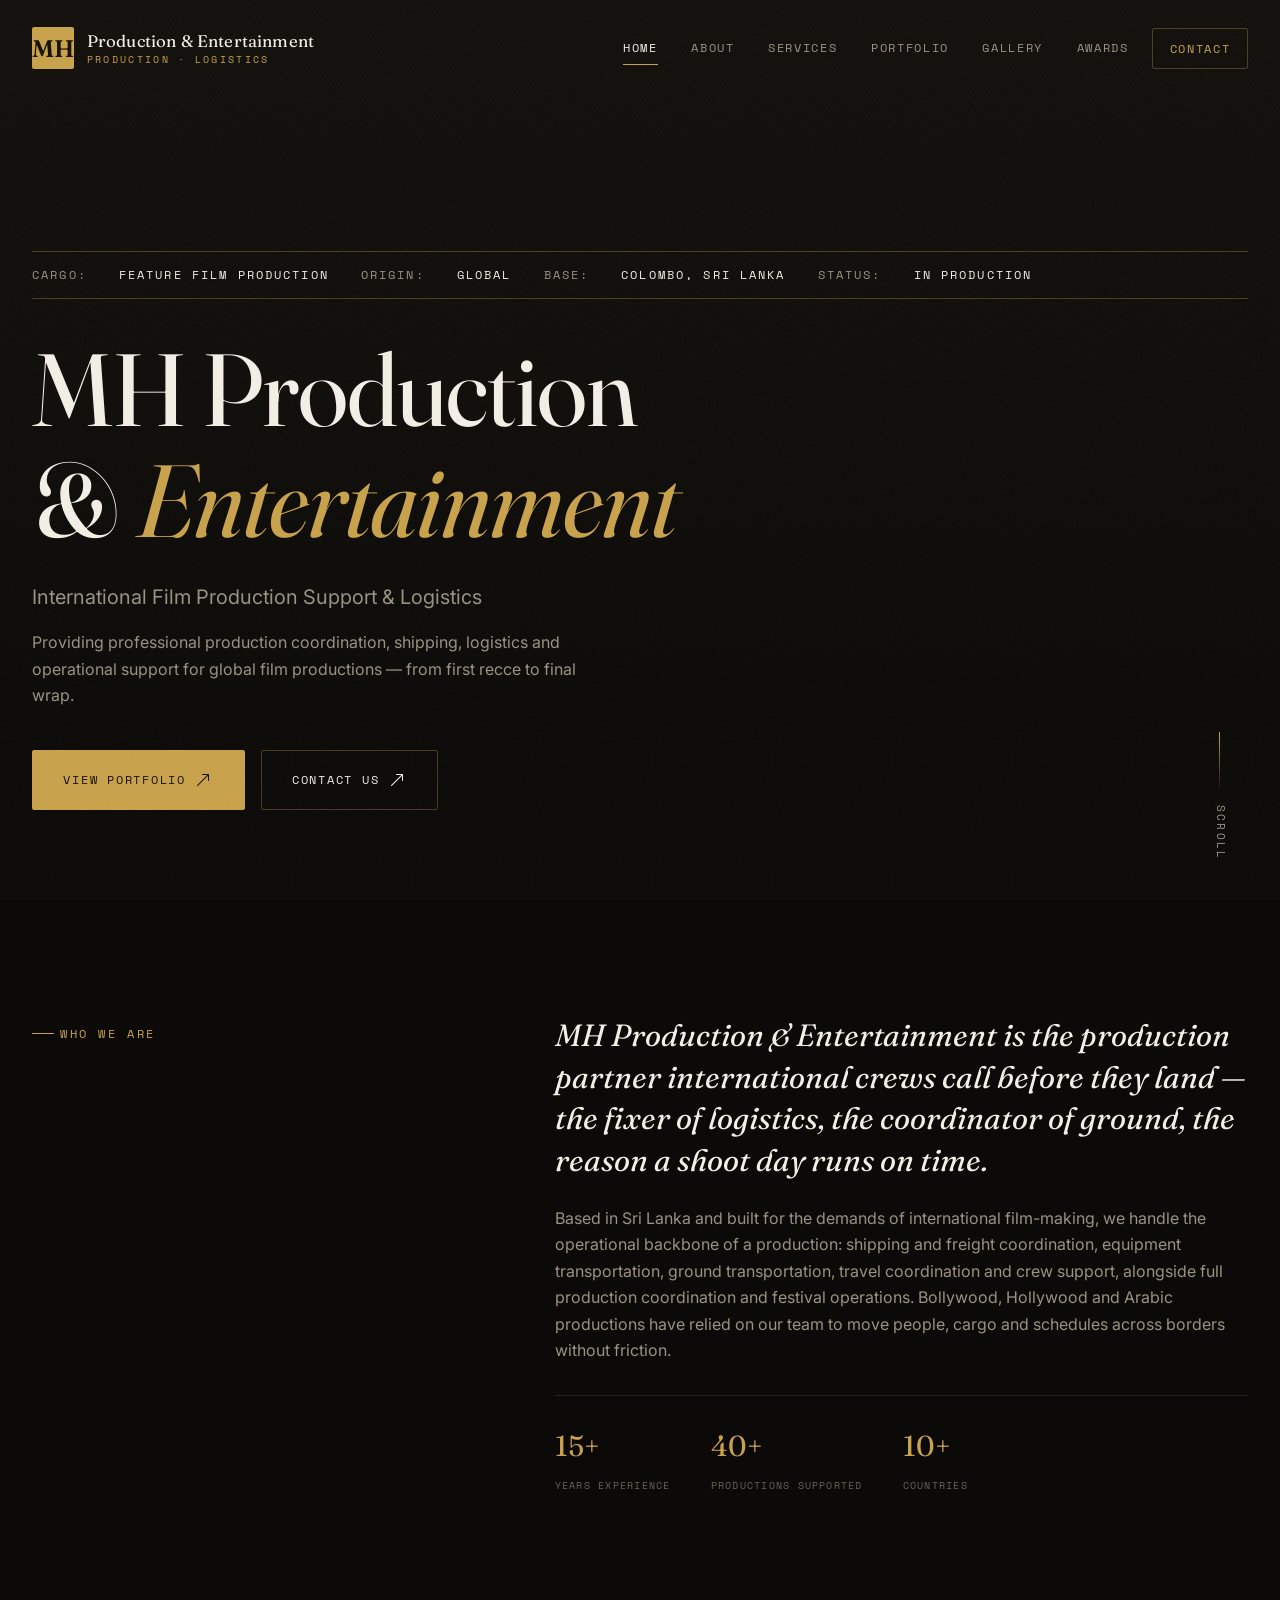
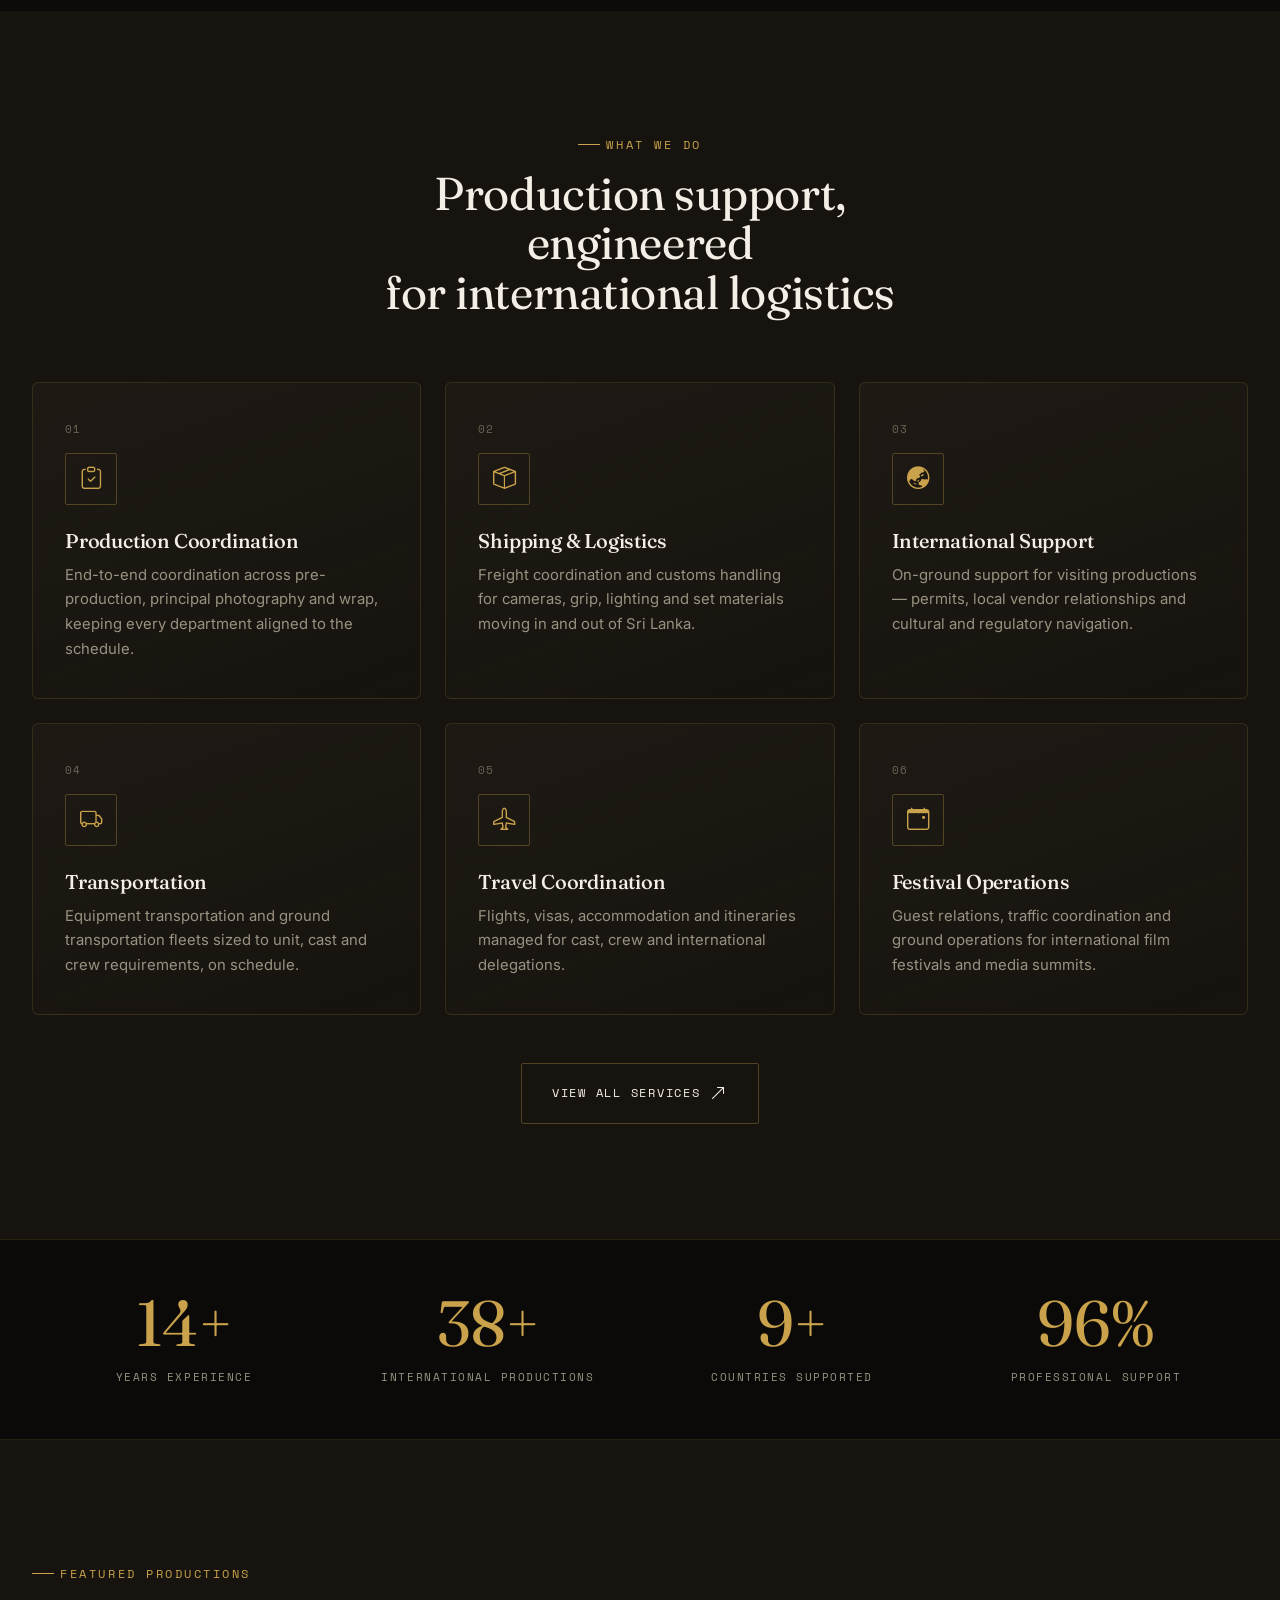
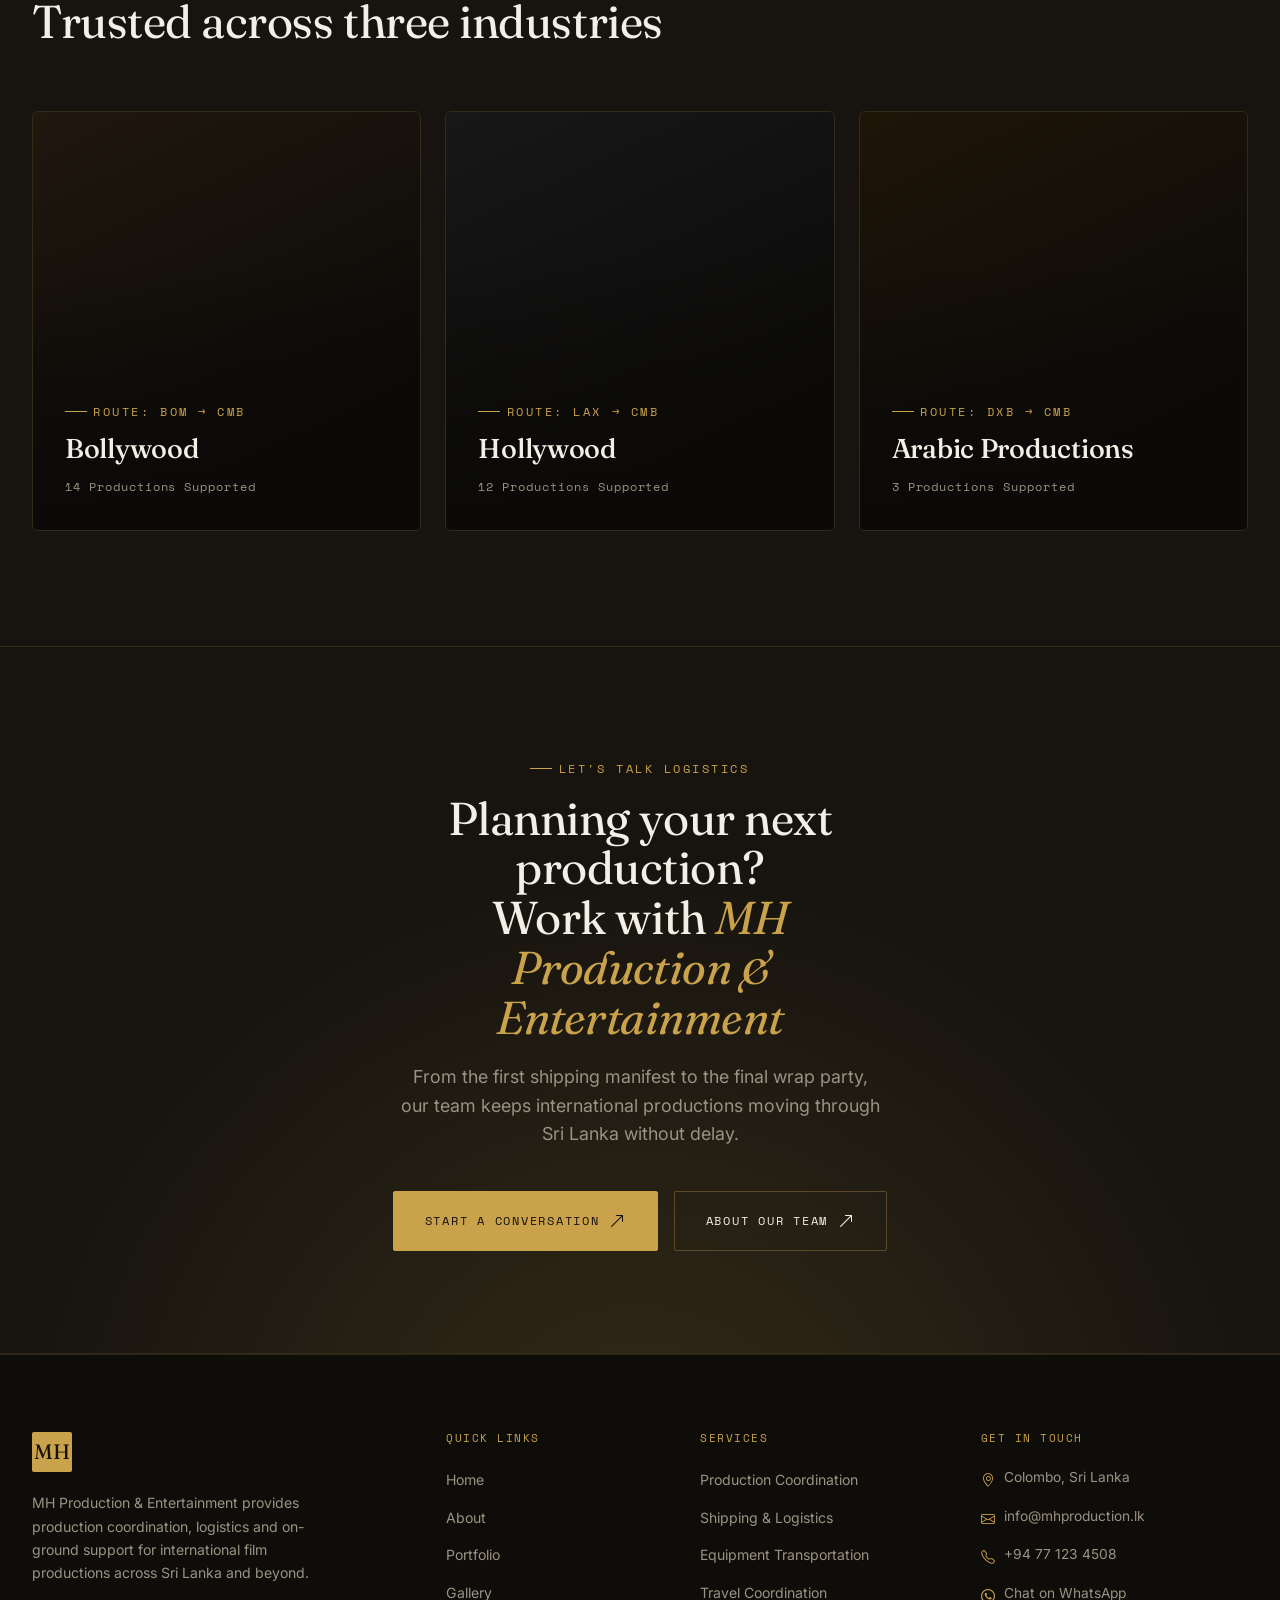
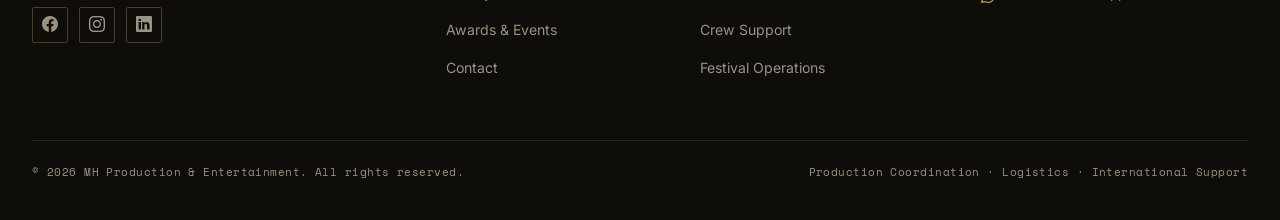
==== index.html @ 49b128c7 "Initial commit" ====
<!DOCTYPE html>
<html lang="en">
<head>
<meta charset="UTF-8">
<meta name="viewport" content="width=device-width, initial-scale=1.0">

<title>MH Production &amp; Entertainment | Film Production Logistics Sri Lanka</title>
<meta name="description" content="MH Production &amp; Entertainment provides professional production coordination, shipping, logistics and on-ground operational support for Bollywood, Hollywood and international film productions based in Sri Lanka.">
<meta name="keywords" content="film production Sri Lanka, production coordinator, film logistics, shipping coordinator, international production support, production company Sri Lanka, film crew support">
<meta name="author" content="MH Production & Entertainment">
<meta name="robots" content="index, follow">
<link rel="canonical" href="https://www.mhproduction.lk/index.html">

<meta property="og:type" content="website">
<meta property="og:site_name" content="MH Production & Entertainment">
<meta property="og:title" content="MH Production & Entertainment | Film Production Logistics Sri Lanka">
<meta property="og:description" content="Production coordination, shipping, logistics and operational support for global film productions.">
<meta property="og:image" content="assets/images/brand/og-cover.svg">
<meta property="og:url" content="https://www.mhproduction.lk/index.html">
<meta name="twitter:card" content="summary_large_image">

<link rel="icon" type="image/svg+xml" href="assets/images/brand/favicon.svg">
<link rel="apple-touch-icon" href="assets/images/brand/favicon.svg">

<link rel="preconnect" href="https://fonts.googleapis.com">
<link rel="preconnect" href="https://fonts.gstatic.com" crossorigin>
<link href="https://fonts.googleapis.com/css2?family=Fraunces:ital,opsz,wght@0,9..144,300;0,9..144,400;0,9..144,500;0,9..144,600;1,9..144,400;1,9..144,500&family=Inter:wght@400;500;600;700&family=Space+Mono:wght@400;700&display=swap" rel="stylesheet">

<link href="https://cdn.jsdelivr.net/npm/bootstrap@5.3.3/dist/css/bootstrap.min.css" rel="stylesheet">
<link rel="stylesheet" href="https://cdn.jsdelivr.net/npm/bootstrap-icons@1.11.3/font/bootstrap-icons.css">
<link rel="stylesheet" href="assets/css/style.css">
</head>
<body>

<!-- ============================= NAVBAR ============================= -->
<header class="site-header">
  <nav class="navbar navbar-expand-lg navbar-dark fixed-top" id="mainNav">
    <div class="container">
      <a class="navbar-brand" href="index.html">
        <span class="brand-mark">MH</span>
        <span class="brand-wordmark">Production &amp; Entertainment<small>Production &middot; Logistics</small></span>
      </a>
      <button class="navbar-toggler" type="button" data-bs-toggle="collapse" data-bs-target="#navMain" aria-controls="navMain" aria-expanded="false" aria-label="Toggle navigation">
        <span class="toggler-bar"></span>
        <span class="toggler-bar"></span>
        <span class="toggler-bar"></span>
      </button>
      <div class="collapse navbar-collapse" id="navMain">
        <ul class="navbar-nav ms-auto">
          <li class="nav-item"><a class="nav-link active" href="index.html">Home</a></li>
          <li class="nav-item"><a class="nav-link" href="about.html">About</a></li>
          <li class="nav-item"><a class="nav-link" href="services.html">Services</a></li>
          <li class="nav-item"><a class="nav-link" href="portfolio.html">Portfolio</a></li>
          <li class="nav-item"><a class="nav-link" href="gallery.html">Gallery</a></li>
          <li class="nav-item"><a class="nav-link" href="awards.html">Awards</a></li>
          <li class="nav-item"><a class="nav-link btn-nav-contact" href="contact.html">Contact</a></li>
        </ul>
      </div>
    </div>
  </nav>
</header>

<main>

  <!-- ============================= HERO ============================= -->
  <section class="hero">
    <div class="hero-media">
      <!-- Replace with an autoplay/muted/loop background video when available -->
      <!-- <video autoplay muted loop playsinline poster="assets/images/brand/hero-poster.jpg">
        <source src="assets/videos/hero-reel.mp4" type="video/mp4">
      </video> -->
      <div class="hero-fallback"></div>
    </div>

    <div class="container hero-inner">
      <div class="hero-manifest reveal">
        <span>Cargo:</span> <strong>Feature Film Production</strong>
        <span>Origin:</span> <strong>Global</strong>
        <span>Base:</span> <strong>Colombo, Sri Lanka</strong>
        <span>Status:</span> <strong>In Production</strong>
      </div>

      <h1 class="reveal reveal-delay-1">MH Production<br>&amp; <em class="serif-italic">Entertainment</em></h1>

      <p class="lead reveal reveal-delay-2">International Film Production Support &amp; Logistics</p>

      <p class="hero-desc reveal reveal-delay-2">Providing professional production coordination, shipping, logistics and operational support for global film productions — from first recce to final wrap.</p>

      <div class="hero-actions reveal reveal-delay-3">
        <a href="portfolio.html" class="btn-mh btn-mh-gold">View Portfolio <i class="bi bi-arrow-up-right"></i></a>
        <a href="contact.html" class="btn-mh btn-mh-ghost">Contact Us <i class="bi bi-arrow-up-right"></i></a>
      </div>
    </div>

    <div class="hero-scroll d-none d-md-flex">
      <span class="line"></span> Scroll
    </div>
  </section>

  <!-- ============================= INTRODUCTION ============================= -->
  <section class="section section-void">
    <div class="container">
      <div class="intro-grid">
        <div class="reveal">
          <span class="manifest-tag">Who We Are</span>
        </div>
        <div class="reveal reveal-delay-1">
          <p class="intro-quote">MH Production &amp; Entertainment is the production partner international crews call before they land — the fixer of logistics, the coordinator of ground, the reason a shoot day runs on time.</p>
          <p class="mt-4">Based in Sri Lanka and built for the demands of international film-making, we handle the operational backbone of a production: shipping and freight coordination, equipment transportation, ground transportation, travel coordination and crew support, alongside full production coordination and festival operations. Bollywood, Hollywood and Arabic productions have relied on our team to move people, cargo and schedules across borders without friction.</p>
          <div class="intro-stats-inline">
            <div>
              <span class="num">15+</span>
              <span class="label">Years Experience</span>
            </div>
            <div>
              <span class="num">40+</span>
              <span class="label">Productions Supported</span>
            </div>
            <div>
              <span class="num">10+</span>
              <span class="label">Countries</span>
            </div>
          </div>
        </div>
      </div>
    </div>
  </section>

  <!-- ============================= SERVICES PREVIEW ============================= -->
  <section class="section section-charcoal">
    <div class="container">
      <div class="section-head center reveal">
        <span class="manifest-tag" style="justify-content:center">What We Do</span>
        <h2>Production support, engineered<br>for international logistics</h2>
      </div>

      <div class="row g-4">
        <div class="col-md-6 col-lg-4">
          <div class="service-card glass-card reveal">
            <span class="index">01</span>
            <div class="icon"><i class="bi bi-clipboard-check"></i></div>
            <h3>Production Coordination</h3>
            <p>End-to-end coordination across pre-production, principal photography and wrap, keeping every department aligned to the schedule.</p>
          </div>
        </div>
        <div class="col-md-6 col-lg-4">
          <div class="service-card glass-card reveal reveal-delay-1">
            <span class="index">02</span>
            <div class="icon"><i class="bi bi-box-seam"></i></div>
            <h3>Shipping &amp; Logistics</h3>
            <p>Freight coordination and customs handling for cameras, grip, lighting and set materials moving in and out of Sri Lanka.</p>
          </div>
        </div>
        <div class="col-md-6 col-lg-4">
          <div class="service-card glass-card reveal reveal-delay-2">
            <span class="index">03</span>
            <div class="icon"><i class="bi bi-globe-asia-australia"></i></div>
            <h3>International Support</h3>
            <p>On-ground support for visiting productions — permits, local vendor relationships and cultural and regulatory navigation.</p>
          </div>
        </div>
        <div class="col-md-6 col-lg-4">
          <div class="service-card glass-card reveal">
            <span class="index">04</span>
            <div class="icon"><i class="bi bi-truck"></i></div>
            <h3>Transportation</h3>
            <p>Equipment transportation and ground transportation fleets sized to unit, cast and crew requirements, on schedule.</p>
          </div>
        </div>
        <div class="col-md-6 col-lg-4">
          <div class="service-card glass-card reveal reveal-delay-1">
            <span class="index">05</span>
            <div class="icon"><i class="bi bi-airplane"></i></div>
            <h3>Travel Coordination</h3>
            <p>Flights, visas, accommodation and itineraries managed for cast, crew and international delegations.</p>
          </div>
        </div>
        <div class="col-md-6 col-lg-4">
          <div class="service-card glass-card reveal reveal-delay-2">
            <span class="index">06</span>
            <div class="icon"><i class="bi bi-calendar-event"></i></div>
            <h3>Festival Operations</h3>
            <p>Guest relations, traffic coordination and ground operations for international film festivals and media summits.</p>
          </div>
        </div>
      </div>

      <div class="text-center mt-5 reveal">
        <a href="services.html" class="btn-mh btn-mh-ghost">View All Services <i class="bi bi-arrow-up-right"></i></a>
      </div>
    </div>
  </section>

  <!-- ============================= STATISTICS ============================= -->
  <section class="stats-strip section-void">
    <div class="container">
      <div class="row g-0">
        <div class="col-6 col-md-3">
          <div class="stat-block reveal">
            <div class="stat-num"><span data-count="15" data-suffix="+">0</span></div>
            <div class="stat-label">Years Experience</div>
          </div>
        </div>
        <div class="col-6 col-md-3">
          <div class="stat-block reveal reveal-delay-1">
            <div class="stat-num"><span data-count="40" data-suffix="+">0</span></div>
            <div class="stat-label">International Productions</div>
          </div>
        </div>
        <div class="col-6 col-md-3">
          <div class="stat-block reveal reveal-delay-2">
            <div class="stat-num"><span data-count="10" data-suffix="+">0</span></div>
            <div class="stat-label">Countries Supported</div>
          </div>
        </div>
        <div class="col-6 col-md-3">
          <div class="stat-block reveal reveal-delay-3">
            <div class="stat-num"><span data-count="100" data-suffix="%">0</span></div>
            <div class="stat-label">Professional Support</div>
          </div>
        </div>
      </div>
    </div>
  </section>

  <!-- ============================= FEATURED PRODUCTIONS ============================= -->
  <section class="section section-charcoal">
    <div class="container">
      <div class="section-head reveal">
        <span class="manifest-tag">Featured Productions</span>
        <h2>Trusted across three industries</h2>
      </div>

      <div class="row g-4">
        <div class="col-lg-4">
          <a href="portfolio.html#bollywood" class="industry-card bollywood reveal">
            <span class="backdrop"></span>
            <div class="content">
              <span class="manifest-tag">Route: BOM &rarr; CMB</span>
              <h3>Bollywood</h3>
              <span class="count">14 Productions Supported</span>
            </div>
          </a>
        </div>
        <div class="col-lg-4">
          <a href="portfolio.html#hollywood" class="industry-card hollywood reveal reveal-delay-1">
            <span class="backdrop"></span>
            <div class="content">
              <span class="manifest-tag">Route: LAX &rarr; CMB</span>
              <h3>Hollywood</h3>
              <span class="count">12 Productions Supported</span>
            </div>
          </a>
        </div>
        <div class="col-lg-4">
          <a href="portfolio.html#arabic" class="industry-card arabic reveal reveal-delay-2">
            <span class="backdrop"></span>
            <div class="content">
              <span class="manifest-tag">Route: DXB &rarr; CMB</span>
              <h3>Arabic Productions</h3>
              <span class="count">3 Productions Supported</span>
            </div>
          </a>
        </div>
      </div>
    </div>
  </section>

  <!-- ============================= CTA ============================= -->
  <section class="cta-band">
    <div class="container">
      <span class="manifest-tag" style="justify-content:center">Let's Talk Logistics</span>
      <h2 class="mt-3">Planning your next production?<br>Work with <em class="serif-italic">MH Production &amp; Entertainment</em></h2>
      <p class="lead">From the first shipping manifest to the final wrap party, our team keeps international productions moving through Sri Lanka without delay.</p>
      <div class="hero-actions">
        <a href="contact.html" class="btn-mh btn-mh-gold">Start a Conversation <i class="bi bi-arrow-up-right"></i></a>
        <a href="about.html" class="btn-mh btn-mh-ghost">About Our Team <i class="bi bi-arrow-up-right"></i></a>
      </div>
    </div>
  </section>

</main>

<!-- ============================= FOOTER ============================= -->
<footer class="site-footer">
  <div class="container">
    <div class="footer-grid">
      <div class="footer-brand">
        <div class="brand-mark">MH</div>
        <p>MH Production &amp; Entertainment provides production coordination, logistics and on-ground support for international film productions across Sri Lanka and beyond.</p>
        <div class="footer-social">
          <a href="#" aria-label="Facebook"><i class="bi bi-facebook"></i></a>
          <a href="#" aria-label="Instagram"><i class="bi bi-instagram"></i></a>
          <a href="#" aria-label="LinkedIn"><i class="bi bi-linkedin"></i></a>
        </div>
      </div>
      <div class="footer-links">
        <h6>Quick Links</h6>
        <ul>
          <li><a href="index.html">Home</a></li>
          <li><a href="about.html">About</a></li>
          <li><a href="portfolio.html">Portfolio</a></li>
          <li><a href="gallery.html">Gallery</a></li>
          <li><a href="awards.html">Awards &amp; Events</a></li>
          <li><a href="contact.html">Contact</a></li>
        </ul>
      </div>
      <div class="footer-services">
        <h6>Services</h6>
        <ul>
          <li><a href="services.html">Production Coordination</a></li>
          <li><a href="services.html">Shipping &amp; Logistics</a></li>
          <li><a href="services.html">Equipment Transportation</a></li>
          <li><a href="services.html">Travel Coordination</a></li>
          <li><a href="services.html">Crew Support</a></li>
          <li><a href="services.html">Festival Operations</a></li>
        </ul>
      </div>
      <div class="footer-contact">
        <h6>Get in Touch</h6>
        <ul>
          <li><i class="bi bi-geo-alt"></i> Colombo, Sri Lanka</li>
          <li><i class="bi bi-envelope"></i> info@mhproduction.lk</li>
          <li><i class="bi bi-telephone"></i> +94 77 123 4508</li>
          <li><i class="bi bi-whatsapp"></i> <a href="https://wa.me/94771234508" target="_blank" rel="noopener">Chat on WhatsApp</a></li>
        </ul>
      </div>
    </div>
    <div class="footer-bottom">
      <p>&copy; <span id="year"></span> MH Production &amp; Entertainment. All rights reserved.</p>
      <p class="footer-tagline">Production Coordination &middot; Logistics &middot; International Support</p>
    </div>
  </div>
</footer>

<button id="backToTop" class="back-to-top" aria-label="Back to top"><i class="bi bi-arrow-up"></i></button>

<script src="https://cdn.jsdelivr.net/npm/bootstrap@5.3.3/dist/js/bootstrap.bundle.min.js"></script>
<script src="assets/js/script.js"></script>
</body>
</html>
---- assets/css/style.css ----
/* =========================================================================
   MH PRODUCTION & ENTERTAINMENT
   Stylesheet — "Production Manifest" design system
   Dark luxury cinema theme built around the language of film logistics:
   waybills, routing codes, boarding passes, customs stamps.
   -------------------------------------------------------------------------
   Contents
   1.  Design tokens
   2.  Reset & base
   3.  Typography
   4.  Layout helpers
   5.  Buttons
   6.  Navbar
   7.  Hero
   8.  Section chrome (eyebrows, dividers, glass cards)
   9.  Home — intro / services preview / stats / featured / CTA
   10. Manifest card (portfolio)
   11. Page header (interior pages)
   12. About page
   13. Services page
   14. Portfolio filters
   15. Gallery
   16. Awards timeline
   17. Contact
   18. Footer
   19. Back to top + scroll reveal
   20. Responsive
   21. Accessibility
   ========================================================================= */

/* -------------------------------------------------------------------------
   1. DESIGN TOKENS
   ------------------------------------------------------------------------- */
:root{
  /* Colour */
  --void:        #0B0A08;   /* primary background — warm near-black */
  --void-soft:   #0F0D0A;
  --charcoal:    #17140F;   /* alternate section background */
  --charcoal-2:  #211C16;   /* card / glass base */
  --charcoal-3:  #2A241C;   /* raised surfaces, hover */
  --line:        rgba(201,162,75,0.16);
  --line-strong: rgba(201,162,75,0.32);

  --gold:        #C9A24B;   /* primary accent — antique gold */
  --gold-bright: #E8C878;   /* hover / highlight */
  --gold-dim:    #8A6F35;   /* deep gold for text on light */
  --gold-ink:    #171208;   /* text set on gold backgrounds */

  --ivory:       #F3EFE6;   /* primary text — warm white */
  --stone:       #9A9282;   /* secondary / muted text */
  --stone-dim:   #6B6455;   /* tertiary text, captions */

  /* Type */
  --font-display: 'Fraunces', 'Georgia', serif;
  --font-body:    'Inter', -apple-system, 'Segoe UI', sans-serif;
  --font-mono:    'Space Mono', 'Courier New', monospace;

  /* Scale */
  --fs-hero:   clamp(3rem, 8vw, 7.5rem);
  --fs-h1:     clamp(2.4rem, 5vw, 4.2rem);
  --fs-h2:     clamp(2rem, 3.6vw, 3.1rem);
  --fs-h3:     clamp(1.4rem, 2.2vw, 1.9rem);
  --fs-lead:   clamp(1.05rem, 1.4vw, 1.3rem);

  /* Rhythm */
  --gutter:    1.75rem;
  --section-y: clamp(5rem, 9vw, 8.5rem);
  --radius:    2px;         /* deliberately near-square — ledger, not app-UI */
  --radius-lg: 6px;

  /* Motion */
  --ease: cubic-bezier(.22,.61,.36,1);
  --fast: .25s;
  --slow: .7s;
}

/* -------------------------------------------------------------------------
   2. RESET & BASE
   ------------------------------------------------------------------------- */
*, *::before, *::after{ box-sizing: border-box; }

html{ scroll-behavior: smooth; }

body{
  background: var(--void);
  color: var(--ivory);
  font-family: var(--font-body);
  font-size: 16px;
  line-height: 1.65;
  font-weight: 400;
  -webkit-font-smoothing: antialiased;
  overflow-x: hidden;
}

img{ max-width: 100%; display: block; }

a{
  color: inherit;
  text-decoration: none;
  transition: color var(--fast) var(--ease);
}

ul{ list-style: none; margin: 0; padding: 0; }

button{ font-family: inherit; cursor: pointer; }

::selection{ background: var(--gold); color: var(--gold-ink); }

/* subtle film-grain wash over the whole page for a cinematic surface */
body::before{
  content: "";
  position: fixed;
  inset: 0;
  z-index: 2000;
  pointer-events: none;
  opacity: .035;
  background-image: url("data:image/svg+xml;utf8,<svg xmlns='http://www.w3.org/2000/svg' width='120' height='120'><filter id='n'><feTurbulence type='fractalNoise' baseFrequency='0.85' numOctaves='2' stitchTiles='stitch'/></filter><rect width='100%25' height='100%25' filter='url(%23n)'/></svg>");
}

/* -------------------------------------------------------------------------
   3. TYPOGRAPHY
   ------------------------------------------------------------------------- */
h1, h2, h3, h4{
  font-family: var(--font-display);
  color: var(--ivory);
  font-weight: 500;
  line-height: 1.08;
  letter-spacing: -0.01em;
  margin: 0;
}

h1{ font-size: var(--fs-h1); font-weight: 400; }
h2{ font-size: var(--fs-h2); font-weight: 400; }
h3{ font-size: var(--fs-h3); font-weight: 500; }

p{ margin: 0 0 1rem; color: var(--stone); }
p:last-child{ margin-bottom: 0; }

.lead{
  font-size: var(--fs-lead);
  color: var(--stone);
  font-weight: 400;
  line-height: 1.6;
}

em{ font-style: italic; color: var(--gold); }

.serif-italic{
  font-family: var(--font-display);
  font-style: italic;
  font-weight: 400;
}

/* utility / manifest style label — small tracked mono caps */
.manifest-tag{
  display: inline-flex;
  align-items: center;
  gap: .55em;
  font-family: var(--font-mono);
  font-size: .72rem;
  letter-spacing: .22em;
  text-transform: uppercase;
  color: var(--gold);
}
.manifest-tag::before{
  content: "";
  width: 22px;
  height: 1px;
  background: var(--gold);
  display: inline-block;
}

.text-stone{ color: var(--stone) !important; }
.text-gold{ color: var(--gold) !important; }

/* -------------------------------------------------------------------------
   4. LAYOUT HELPERS
   ------------------------------------------------------------------------- */
.section{ padding: var(--section-y) 0; position: relative; }
.section-charcoal{ background: var(--charcoal); }
.section-void{ background: var(--void); }

.section-head{
  max-width: 640px;
  margin-bottom: clamp(2.5rem, 5vw, 4rem);
}
.section-head.center{ margin-left: auto; margin-right: auto; text-align: center; }

.section-head h2{ margin-top: .9rem; }

.hairline{
  height: 1px;
  width: 100%;
  background: var(--line);
  border: 0;
  margin: 0;
}

.container{ max-width: 1240px; }

/* -------------------------------------------------------------------------
   5. BUTTONS
   ------------------------------------------------------------------------- */
.btn-mh{
  display: inline-flex;
  align-items: center;
  gap: .6rem;
  font-family: var(--font-mono);
  font-size: .78rem;
  letter-spacing: .14em;
  text-transform: uppercase;
  padding: 1rem 1.9rem;
  border-radius: var(--radius);
  border: 1px solid transparent;
  transition: all var(--fast) var(--ease);
  white-space: nowrap;
}

.btn-mh-gold{
  background: var(--gold);
  color: var(--gold-ink);
  border-color: var(--gold);
}
.btn-mh-gold:hover{
  background: var(--gold-bright);
  border-color: var(--gold-bright);
  color: var(--gold-ink);
  transform: translateY(-2px);
}

.btn-mh-ghost{
  background: transparent;
  color: var(--ivory);
  border-color: var(--line-strong);
}
.btn-mh-ghost:hover{
  border-color: var(--gold);
  color: var(--gold);
  transform: translateY(-2px);
}

.btn-mh i{ font-size: 1rem; }

/* -------------------------------------------------------------------------
   6. NAVBAR
   ------------------------------------------------------------------------- */
#mainNav{
  padding: 1.4rem 0;
  background: transparent;
  border-bottom: 1px solid transparent;
  transition: all var(--fast) var(--ease);
}
#mainNav.is-scrolled{
  padding: .9rem 0;
  background: rgba(11,10,8,0.86);
  backdrop-filter: blur(14px);
  -webkit-backdrop-filter: blur(14px);
  border-bottom: 1px solid var(--line);
}

.navbar-brand{
  display: flex;
  align-items: center;
  gap: .8rem;
}
.navbar-brand .brand-mark{
  font-family: var(--font-display);
  font-size: 1.5rem;
  font-weight: 600;
  color: var(--gold-ink);
  background: var(--gold);
  width: 42px;
  height: 42px;
  display: flex;
  align-items: center;
  justify-content: center;
  border-radius: var(--radius);
}
.navbar-brand .brand-wordmark{
  display: flex;
  flex-direction: column;
  line-height: 1.1;
  font-family: var(--font-display);
  font-size: 1.05rem;
  color: var(--ivory);
  letter-spacing: .01em;
}
.navbar-brand .brand-wordmark small{
  font-family: var(--font-mono);
  font-size: .6rem;
  letter-spacing: .24em;
  text-transform: uppercase;
  color: var(--gold);
  margin-top: .2rem;
}

.navbar-nav .nav-link{
  font-family: var(--font-mono);
  font-size: .74rem;
  letter-spacing: .14em;
  text-transform: uppercase;
  color: var(--stone);
  padding: .6rem 1.05rem !important;
  position: relative;
}
.navbar-nav .nav-link:hover,
.navbar-nav .nav-link.active{
  color: var(--ivory);
}
.navbar-nav .nav-link.active::after{
  content: "";
  position: absolute;
  left: 1.05rem;
  right: 1.05rem;
  bottom: .1rem;
  height: 1px;
  background: var(--gold);
}
.navbar-nav .nav-link.btn-nav-contact{
  border: 1px solid var(--line-strong);
  border-radius: var(--radius);
  color: var(--gold);
  margin-left: .4rem;
}
.navbar-nav .nav-link.btn-nav-contact:hover{
  background: var(--gold);
  color: var(--gold-ink);
  border-color: var(--gold);
}

.navbar-toggler{
  border: 1px solid var(--line-strong);
  border-radius: var(--radius);
  padding: .5rem .6rem;
  background: transparent;
}
.navbar-toggler:focus{ box-shadow: none; }
.toggler-bar{
  display: block;
  width: 20px;
  height: 1px;
  background: var(--gold);
  margin: 4px 0;
}

@media (max-width: 991.98px){
  .navbar-collapse{
    background: var(--charcoal);
    border: 1px solid var(--line);
    border-radius: var(--radius-lg);
    margin-top: 1rem;
    padding: .5rem 1rem;
  }
  .navbar-nav .nav-link.active::after{ display: none; }
  .navbar-nav .nav-link.btn-nav-contact{ margin: .5rem 0; display: inline-block; }
}

/* -------------------------------------------------------------------------
   7. HERO
   ------------------------------------------------------------------------- */
.hero{
  position: relative;
  min-height: 100vh;
  display: flex;
  align-items: flex-end;
  overflow: hidden;
  background: radial-gradient(ellipse at 30% 0%, #1c1710 0%, var(--void) 62%);
}

.hero-media{
  position: absolute;
  inset: 0;
  z-index: 0;
}
.hero-media video,
.hero-media .hero-fallback{
  width: 100%;
  height: 100%;
  object-fit: cover;
  position: absolute;
  inset: 0;
}
.hero-media .hero-fallback{
  background:
    linear-gradient(180deg, rgba(11,10,8,.35) 0%, rgba(11,10,8,.55) 55%, var(--void) 100%),
    repeating-linear-gradient(115deg, #17140f 0 2px, #1c170f 2px 4px),
    linear-gradient(120deg, #1a1610, #0b0a08 70%);
}
.hero::after{
  content: "";
  position: absolute;
  inset: 0;
  z-index: 1;
  background: linear-gradient(180deg, rgba(11,10,8,.2) 0%, rgba(11,10,8,.35) 40%, var(--void) 100%);
}

.hero-inner{
  position: relative;
  z-index: 2;
  width: 100%;
  padding-bottom: clamp(3rem, 7vw, 6rem);
  padding-top: 9rem;
}

.hero-manifest{
  font-family: var(--font-mono);
  font-size: .74rem;
  letter-spacing: .18em;
  text-transform: uppercase;
  color: var(--gold);
  display: flex;
  flex-wrap: wrap;
  gap: 0 2rem;
  border-top: 1px solid var(--line-strong);
  border-bottom: 1px solid var(--line-strong);
  padding: .85rem 0;
  margin-bottom: 2.2rem;
}
.hero-manifest span{ color: var(--stone); }
.hero-manifest strong{ color: var(--ivory); font-weight: 500; }

.hero h1{
  font-size: var(--fs-hero);
  font-weight: 400;
  color: var(--ivory);
  max-width: 15ch;
}

.hero .lead{
  max-width: 46ch;
  margin-top: 1.6rem;
  font-size: clamp(1.05rem, 1.6vw, 1.25rem);
}

.hero-desc{
  max-width: 56ch;
  color: var(--stone);
  margin-top: 1rem;
}

.hero-actions{
  display: flex;
  flex-wrap: wrap;
  gap: 1rem;
  margin-top: 2.6rem;
}

.hero-scroll{
  position: absolute;
  right: clamp(1.5rem, 4vw, 4rem);
  bottom: 2.5rem;
  z-index: 2;
  display: flex;
  align-items: center;
  gap: .8rem;
  font-family: var(--font-mono);
  font-size: .68rem;
  letter-spacing: .2em;
  text-transform: uppercase;
  color: var(--stone);
  writing-mode: vertical-rl;
}
.hero-scroll .line{
  width: 1px;
  height: 60px;
  background: linear-gradient(var(--gold), transparent);
}

/* -------------------------------------------------------------------------
   8. SECTION CHROME — glass cards
   ------------------------------------------------------------------------- */
.glass-card{
  background: linear-gradient(160deg, rgba(33,28,22,.75), rgba(23,20,15,.6));
  border: 1px solid var(--line);
  border-radius: var(--radius-lg);
  backdrop-filter: blur(6px);
  -webkit-backdrop-filter: blur(6px);
  transition: border-color var(--fast) var(--ease), transform var(--fast) var(--ease);
}
.glass-card:hover{
  border-color: var(--line-strong);
  transform: translateY(-4px);
}

/* -------------------------------------------------------------------------
   9. HOME SECTIONS
   ------------------------------------------------------------------------- */

/* Intro */
.intro-grid{
  display: grid;
  grid-template-columns: .9fr 1.4fr;
  gap: clamp(2rem, 6vw, 5rem);
  align-items: start;
}
.intro-grid .intro-quote{
  font-family: var(--font-display);
  font-style: italic;
  font-size: clamp(1.5rem, 2.4vw, 2.1rem);
  color: var(--ivory);
  line-height: 1.35;
}
.intro-stats-inline{
  display: flex;
  gap: 2.5rem;
  margin-top: 2rem;
  padding-top: 1.6rem;
  border-top: 1px solid var(--line);
}
.intro-stats-inline .num{
  font-family: var(--font-display);
  font-size: 1.8rem;
  color: var(--gold);
  display: block;
}
.intro-stats-inline .label{
  font-family: var(--font-mono);
  font-size: .65rem;
  letter-spacing: .12em;
  text-transform: uppercase;
  color: var(--stone-dim);
}

/* Services preview */
.service-card{
  padding: 2.3rem 2rem;
  height: 100%;
}
.service-card .icon{
  width: 52px;
  height: 52px;
  display: flex;
  align-items: center;
  justify-content: center;
  border: 1px solid var(--line-strong);
  border-radius: var(--radius);
  color: var(--gold);
  font-size: 1.4rem;
  margin-bottom: 1.6rem;
}
.service-card .index{
  font-family: var(--font-mono);
  font-size: .7rem;
  color: var(--stone-dim);
  letter-spacing: .1em;
  margin-bottom: .9rem;
  display: block;
}
.service-card h3{ margin-bottom: .7rem; font-size: 1.25rem; }
.service-card p{ font-size: .93rem; margin-bottom: 0; }

/* Stats / counters */
.stats-strip{
  border-top: 1px solid var(--line);
  border-bottom: 1px solid var(--line);
}
.stat-block{
  padding: clamp(2.2rem, 4vw, 3.2rem) 1rem;
  text-align: center;
  border-left: 1px solid var(--line);
}
.stat-block:first-child{ border-left: 0; }
.stat-num{
  font-family: var(--font-display);
  font-size: clamp(2.6rem, 5vw, 4rem);
  color: var(--gold);
  line-height: 1;
  display: flex;
  align-items: baseline;
  justify-content: center;
  gap: .15rem;
}
.stat-label{
  font-family: var(--font-mono);
  font-size: .68rem;
  letter-spacing: .14em;
  text-transform: uppercase;
  color: var(--stone);
  margin-top: .9rem;
}

/* Featured productions (industries) */
.industry-card{
  position: relative;
  height: 420px;
  border-radius: var(--radius-lg);
  overflow: hidden;
  border: 1px solid var(--line);
  display: flex;
  align-items: flex-end;
}
.industry-card .backdrop{
  position: absolute;
  inset: 0;
  transition: transform var(--slow) var(--ease);
}
.industry-card:hover .backdrop{ transform: scale(1.06); }
.industry-card.bollywood .backdrop{ background: linear-gradient(155deg,#241a10,#0b0a08 75%); }
.industry-card.hollywood .backdrop{ background: linear-gradient(155deg,#1a1a1c,#0b0a08 75%); }
.industry-card.arabic .backdrop{ background: linear-gradient(155deg,#221708,#0b0a08 75%); }
.industry-card::after{
  content: "";
  position: absolute; inset: 0;
  background: linear-gradient(0deg, rgba(11,10,8,.92) 5%, rgba(11,10,8,.15) 65%);
}
.industry-card .content{
  position: relative;
  z-index: 2;
  padding: 2rem;
}
.industry-card .manifest-tag{ margin-bottom: .8rem; }
.industry-card h3{ font-size: 1.7rem; margin-bottom: .5rem; }
.industry-card .count{
  font-family: var(--font-mono);
  font-size: .75rem;
  color: var(--stone);
  letter-spacing: .08em;
}

/* CTA band */
.cta-band{
  position: relative;
  padding: clamp(4rem, 8vw, 7rem) 0;
  text-align: center;
  background: var(--charcoal);
  border-top: 1px solid var(--line);
  border-bottom: 1px solid var(--line);
  overflow: hidden;
}
.cta-band::before{
  content: "";
  position: absolute;
  inset: 0;
  background: radial-gradient(circle at 50% 120%, rgba(201,162,75,.16), transparent 60%);
}
.cta-band h2{
  position: relative;
  max-width: 16ch;
  margin: 0 auto;
}
.cta-band .lead{ max-width: 44ch; margin: 1.3rem auto 2.4rem; position: relative; }
.cta-band .hero-actions{ justify-content: center; position: relative; }

/* -------------------------------------------------------------------------
   10. MANIFEST CARD — portfolio movie card
   ------------------------------------------------------------------------- */
.manifest-card{
  border: 1px solid var(--line);
  border-radius: var(--radius-lg);
  overflow: hidden;
  background: var(--charcoal-2);
  height: 100%;
  display: flex;
  flex-direction: column;
  transition: transform var(--fast) var(--ease), border-color var(--fast) var(--ease);
}
.manifest-card:hover{
  transform: translateY(-6px);
  border-color: var(--line-strong);
}

.manifest-card .poster{
  position: relative;
  aspect-ratio: 2 / 3;
  overflow: hidden;
  display: flex;
  align-items: center;
  justify-content: center;
  background:
    repeating-linear-gradient(135deg, rgba(201,162,75,.05) 0 2px, transparent 2px 14px),
    linear-gradient(160deg, var(--charcoal-3), var(--void-soft));
}
.manifest-card .poster i{
  font-size: 2.4rem;
  color: var(--line-strong);
}
.manifest-card .poster .stamp{
  position: absolute;
  top: .9rem;
  right: .9rem;
  font-family: var(--font-mono);
  font-size: .62rem;
  letter-spacing: .1em;
  color: var(--gold);
  border: 1px solid var(--line-strong);
  padding: .25rem .5rem;
  border-radius: var(--radius);
  text-transform: uppercase;
  background: rgba(11,10,8,.55);
}

.manifest-card .route{
  font-family: var(--font-mono);
  font-size: .66rem;
  letter-spacing: .1em;
  color: var(--stone-dim);
  padding: .6rem .9rem;
  border-top: 1px dashed var(--line-strong);
  display: flex;
  justify-content: space-between;
  background: var(--void-soft);
}
.manifest-card .route .dest{ color: var(--gold); }

.manifest-card .info{
  padding: 1.1rem 1.1rem 1.3rem;
  flex: 1;
  display: flex;
  flex-direction: column;
}
.manifest-card .info h4{
  font-family: var(--font-display);
  font-size: 1.08rem;
  color: var(--ivory);
  font-weight: 500;
  margin-bottom: .5rem;
  line-height: 1.25;
}
.manifest-card .info .role{
  font-family: var(--font-mono);
  font-size: .68rem;
  letter-spacing: .06em;
  color: var(--stone);
  margin-top: auto;
  padding-top: .7rem;
}

/* portfolio filter bar */
.filter-bar{
  display: flex;
  flex-wrap: wrap;
  gap: .7rem;
  margin-bottom: 3rem;
}
.filter-btn{
  font-family: var(--font-mono);
  font-size: .72rem;
  letter-spacing: .1em;
  text-transform: uppercase;
  padding: .65rem 1.2rem;
  border: 1px solid var(--line-strong);
  border-radius: var(--radius);
  background: transparent;
  color: var(--stone);
  transition: all var(--fast) var(--ease);
}
.filter-btn:hover{ color: var(--ivory); border-color: var(--gold); }
.filter-btn.active{
  background: var(--gold);
  color: var(--gold-ink);
  border-color: var(--gold);
}

.portfolio-section-title{
  display: flex;
  align-items: center;
  gap: 1.2rem;
  margin: 4rem 0 2rem;
}
.portfolio-section-title:first-of-type{ margin-top: 0; }
.portfolio-section-title h3{ white-space: nowrap; font-size: 1.6rem; }
.portfolio-section-title .rule{ height: 1px; width: 100%; background: var(--line); }
.portfolio-section-title .count{
  font-family: var(--font-mono);
  font-size: .7rem;
  color: var(--stone-dim);
  white-space: nowrap;
}

/* -------------------------------------------------------------------------
   11. PAGE HEADER — interior pages
   ------------------------------------------------------------------------- */
.page-header{
  position: relative;
  padding: 10.5rem 0 4.5rem;
  background: radial-gradient(ellipse at 20% 0%, #1c1710 0%, var(--void) 65%);
  border-bottom: 1px solid var(--line);
  overflow: hidden;
}
.page-header::before{
  content: "";
  position: absolute;
  inset: 0;
  opacity: .5;
  background-image: repeating-linear-gradient(90deg, var(--line) 0 1px, transparent 1px 120px);
  mask-image: linear-gradient(180deg, transparent, #000 40%, transparent);
}
.page-header .manifest-tag{ margin-bottom: 1.1rem; }
.page-header h1{ font-size: clamp(2.4rem, 5.5vw, 4.2rem); max-width: 18ch; }
.page-header .lead{ max-width: 54ch; margin-top: 1.2rem; }
.breadcrumb-manifest{
  position: relative;
  font-family: var(--font-mono);
  font-size: .68rem;
  letter-spacing: .08em;
  text-transform: uppercase;
  color: var(--stone-dim);
  margin-top: 2rem;
  display: flex;
  gap: .5rem;
}
.breadcrumb-manifest a{ color: var(--stone); }
.breadcrumb-manifest a:hover{ color: var(--gold); }
.breadcrumb-manifest .current{ color: var(--gold); }

/* -------------------------------------------------------------------------
   12. ABOUT PAGE
   ------------------------------------------------------------------------- */
.about-story-grid{
  display: grid;
  grid-template-columns: 1fr 1fr;
  gap: clamp(2rem, 6vw, 5rem);
  align-items: center;
}
.about-visual{
  aspect-ratio: 4/5;
  border-radius: var(--radius-lg);
  border: 1px solid var(--line);
  background:
    repeating-linear-gradient(135deg, rgba(201,162,75,.06) 0 2px, transparent 2px 16px),
    linear-gradient(160deg, var(--charcoal-3), var(--void-soft));
  display: flex;
  align-items: center;
  justify-content: center;
  position: relative;
}
.about-visual i{ font-size: 3.5rem; color: var(--line-strong); }
.about-visual .corner-tag{
  position: absolute;
  bottom: 1.2rem;
  left: 1.2rem;
  font-family: var(--font-mono);
  font-size: .65rem;
  letter-spacing: .1em;
  color: var(--gold);
  text-transform: uppercase;
}

.mv-grid{
  display: grid;
  grid-template-columns: repeat(2, 1fr);
  gap: 1.5rem;
}
.mv-card{ padding: 2.2rem; }
.mv-card .manifest-tag{ margin-bottom: 1rem; }
.mv-card p{ font-size: .95rem; }

.why-list{
  display: grid;
  grid-template-columns: repeat(2, 1fr);
  gap: 1.25rem;
}
.why-item{
  display: flex;
  gap: 1.1rem;
  padding: 1.6rem;
  border: 1px solid var(--line);
  border-radius: var(--radius-lg);
}
.why-item i{
  color: var(--gold);
  font-size: 1.3rem;
  flex-shrink: 0;
  margin-top: .15rem;
}
.why-item h4{ font-size: 1rem; margin-bottom: .35rem; font-family: var(--font-body); font-weight: 600; letter-spacing: .01em; }
.why-item p{ font-size: .88rem; margin: 0; }

.exp-strip{
  display: flex;
  flex-wrap: wrap;
  gap: 0;
  border: 1px solid var(--line);
  border-radius: var(--radius-lg);
  overflow: hidden;
}
.exp-strip .exp-item{
  flex: 1 1 220px;
  padding: 2rem;
  border-left: 1px solid var(--line);
}
.exp-strip .exp-item:first-child{ border-left: 0; }
.exp-strip .exp-item .stat-num{ font-size: 2.2rem; }

/* -------------------------------------------------------------------------
   13. SERVICES PAGE
   ------------------------------------------------------------------------- */
.service-detail-card{
  padding: 2.4rem;
  height: 100%;
  position: relative;
}
.service-detail-card .top-row{
  display: flex;
  justify-content: space-between;
  align-items: flex-start;
  margin-bottom: 1.8rem;
}
.service-detail-card .icon{
  width: 56px; height: 56px;
  border: 1px solid var(--line-strong);
  border-radius: var(--radius);
  display: flex; align-items: center; justify-content: center;
  color: var(--gold);
  font-size: 1.5rem;
}
.service-detail-card .code{
  font-family: var(--font-mono);
  font-size: .7rem;
  color: var(--stone-dim);
  letter-spacing: .1em;
}
.service-detail-card h3{ font-size: 1.3rem; margin-bottom: .8rem; }
.service-detail-card p{ font-size: .92rem; }
.service-detail-card .tags{
  display: flex;
  flex-wrap: wrap;
  gap: .5rem;
  margin-top: 1.4rem;
  padding-top: 1.2rem;
  border-top: 1px solid var(--line);
}
.service-detail-card .tags span{
  font-family: var(--font-mono);
  font-size: .62rem;
  letter-spacing: .06em;
  text-transform: uppercase;
  color: var(--stone-dim);
  border: 1px solid var(--line);
  padding: .25rem .55rem;
  border-radius: var(--radius);
}

.process-strip{
  display: grid;
  grid-template-columns: repeat(4, 1fr);
  gap: 1.5rem;
  margin-top: 1rem;
}
.process-step{
  padding: 1.8rem 1.5rem;
  border-top: 2px solid var(--gold);
  background: var(--charcoal-2);
}
.process-step .step-num{
  font-family: var(--font-mono);
  color: var(--gold);
  font-size: .78rem;
  letter-spacing: .1em;
}
.process-step h4{ font-size: 1rem; margin: .8rem 0 .5rem; font-family: var(--font-body); font-weight: 600; }
.process-step p{ font-size: .85rem; margin: 0; }

/* -------------------------------------------------------------------------
   15. GALLERY
   ------------------------------------------------------------------------- */
.gallery-item{
  position: relative;
  border-radius: var(--radius-lg);
  overflow: hidden;
  border: 1px solid var(--line);
  aspect-ratio: 4/3;
  display: flex;
  align-items: center;
  justify-content: center;
  background:
    repeating-linear-gradient(135deg, rgba(201,162,75,.05) 0 2px, transparent 2px 14px),
    linear-gradient(160deg, var(--charcoal-3), var(--void-soft));
  cursor: pointer;
}
.gallery-item.tall{ aspect-ratio: 4/5; }
.gallery-item i{ font-size: 2rem; color: var(--line-strong); transition: color var(--fast); }
.gallery-item:hover i{ color: var(--gold); }
.gallery-item .g-caption{
  position: absolute;
  left: 0; right: 0; bottom: 0;
  padding: 1rem 1.1rem;
  background: linear-gradient(0deg, rgba(11,10,8,.92), transparent);
  transform: translateY(8px);
  opacity: 0;
  transition: all var(--fast) var(--ease);
}
.gallery-item:hover .g-caption{ transform: translateY(0); opacity: 1; }
.gallery-item .g-caption .cat{
  font-family: var(--font-mono);
  font-size: .6rem;
  letter-spacing: .1em;
  text-transform: uppercase;
  color: var(--gold);
  display: block;
  margin-bottom: .2rem;
}
.gallery-item .g-caption .title{ font-size: .85rem; color: var(--ivory); }

/* -------------------------------------------------------------------------
   16. AWARDS TIMELINE
   ------------------------------------------------------------------------- */
.timeline{
  position: relative;
  max-width: 880px;
  margin: 0 auto;
}
.timeline::before{
  content: "";
  position: absolute;
  left: 18px;
  top: 6px;
  bottom: 6px;
  width: 1px;
  background: linear-gradient(var(--line-strong), var(--line-strong) 90%, transparent);
}
.timeline-item{
  position: relative;
  padding: 0 0 3.2rem 3.2rem;
}
.timeline-item:last-child{ padding-bottom: 0; }
.timeline-item .dot{
  position: absolute;
  left: 11px;
  top: 6px;
  width: 15px;
  height: 15px;
  border-radius: 50%;
  background: var(--void);
  border: 2px solid var(--gold);
}
.timeline-item .t-card{
  padding: 1.6rem 1.8rem;
}
.timeline-item .t-year{
  font-family: var(--font-mono);
  font-size: .82rem;
  letter-spacing: .1em;
  color: var(--gold);
  margin-bottom: .5rem;
  display: block;
}
.timeline-item h4{ font-size: 1.15rem; margin-bottom: .35rem; }
.timeline-item .role{
  font-family: var(--font-mono);
  font-size: .72rem;
  color: var(--stone);
  letter-spacing: .04em;
}

/* -------------------------------------------------------------------------
   17. CONTACT
   ------------------------------------------------------------------------- */
.contact-grid{
  display: grid;
  grid-template-columns: .85fr 1.15fr;
  gap: clamp(2rem, 5vw, 4rem);
}
.contact-info-card{ padding: 2.4rem; margin-bottom: 1.5rem; }
.contact-info-card .row-item{
  display: flex;
  gap: 1rem;
  align-items: flex-start;
  padding: .9rem 0;
  border-top: 1px solid var(--line);
}
.contact-info-card .row-item:first-child{ border-top: 0; padding-top: 0; }
.contact-info-card .row-item i{ color: var(--gold); font-size: 1.1rem; margin-top: .2rem; }
.contact-info-card .row-item .label{
  font-family: var(--font-mono);
  font-size: .62rem;
  letter-spacing: .1em;
  text-transform: uppercase;
  color: var(--stone-dim);
  display: block;
  margin-bottom: .2rem;
}
.contact-info-card .row-item .value{ color: var(--ivory); font-size: .95rem; }

.contact-quick{
  display: flex;
  gap: 1rem;
  flex-wrap: wrap;
}
.contact-quick .btn-mh{ flex: 1; justify-content: center; }

.contact-form-card{ padding: clamp(2rem, 4vw, 3rem); }
.form-floating-mh{ margin-bottom: 1.4rem; }
.form-floating-mh label{
  font-family: var(--font-mono);
  font-size: .68rem;
  letter-spacing: .1em;
  text-transform: uppercase;
  color: var(--stone-dim);
  display: block;
  margin-bottom: .6rem;
}
.form-floating-mh .form-control{
  background: var(--void-soft);
  border: 1px solid var(--line-strong);
  border-radius: var(--radius);
  color: var(--ivory);
  padding: .9rem 1rem;
  font-family: var(--font-body);
  font-size: .95rem;
}
.form-floating-mh .form-control:focus{
  background: var(--void-soft);
  border-color: var(--gold);
  box-shadow: 0 0 0 3px rgba(201,162,75,.12);
  color: var(--ivory);
}
.form-floating-mh .form-control::placeholder{ color: var(--stone-dim); }
textarea.form-control{ min-height: 140px; resize: vertical; }

.form-status{
  margin-top: 1rem;
  font-family: var(--font-mono);
  font-size: .78rem;
  letter-spacing: .04em;
  display: none;
}
.form-status.show{ display: block; }
.form-status.ok{ color: var(--gold); }
.form-status.err{ color: #d98a6a; }

.map-frame{
  border: 1px solid var(--line);
  border-radius: var(--radius-lg);
  overflow: hidden;
  aspect-ratio: 16/8;
  position: relative;
  background:
    repeating-linear-gradient(90deg, rgba(201,162,75,.05) 0 1px, transparent 1px 40px),
    repeating-linear-gradient(0deg, rgba(201,162,75,.05) 0 1px, transparent 1px 40px),
    var(--charcoal-2);
  display: flex;
  align-items: center;
  justify-content: center;
  flex-direction: column;
  gap: .6rem;
  text-align: center;
}
.map-frame i{ font-size: 2rem; color: var(--gold); }
.map-frame span{ font-family: var(--font-mono); font-size: .75rem; color: var(--stone); letter-spacing: .06em; }

/* -------------------------------------------------------------------------
   18. FOOTER
   ------------------------------------------------------------------------- */
.site-footer{
  background: var(--void-soft);
  border-top: 1px solid var(--line);
  padding: clamp(3.5rem, 6vw, 5.5rem) 0 0;
}
.footer-grid{
  display: grid;
  grid-template-columns: 1.4fr .8fr .9fr 1fr;
  gap: 2.5rem;
  padding-bottom: 3rem;
}
.footer-brand .brand-mark{
  font-family: var(--font-display);
  font-size: 1.3rem;
  color: var(--gold-ink);
  background: var(--gold);
  width: 40px; height: 40px;
  display: flex; align-items: center; justify-content: center;
  border-radius: var(--radius);
  margin-bottom: 1.2rem;
}
.footer-brand p{ font-size: .88rem; max-width: 34ch; }
.footer-social{ display: flex; gap: .7rem; margin-top: 1.4rem; }
.footer-social a{
  width: 36px; height: 36px;
  border: 1px solid var(--line-strong);
  border-radius: var(--radius);
  display: flex; align-items: center; justify-content: center;
  color: var(--stone);
  transition: all var(--fast) var(--ease);
}
.footer-social a:hover{ color: var(--gold-ink); background: var(--gold); border-color: var(--gold); }

.site-footer h6{
  font-family: var(--font-mono);
  font-size: .68rem;
  letter-spacing: .14em;
  text-transform: uppercase;
  color: var(--gold);
  margin-bottom: 1.3rem;
}
.site-footer .footer-links ul li,
.site-footer .footer-services ul li{ margin-bottom: .7rem; }
.site-footer .footer-links a,
.site-footer .footer-services a{
  font-size: .88rem;
  color: var(--stone);
}
.site-footer .footer-links a:hover,
.site-footer .footer-services a:hover{ color: var(--gold); }

.footer-contact ul li{
  display: flex;
  gap: .6rem;
  align-items: flex-start;
  font-size: .86rem;
  color: var(--stone);
  margin-bottom: .8rem;
}
.footer-contact ul li i{ color: var(--gold); margin-top: .2rem; }

.footer-bottom{
  border-top: 1px solid var(--line);
  padding: 1.4rem 0;
  display: flex;
  flex-wrap: wrap;
  justify-content: space-between;
  gap: .6rem;
  font-family: var(--font-mono);
  font-size: .7rem;
  letter-spacing: .04em;
  color: var(--stone-dim);
}

/* -------------------------------------------------------------------------
   19. BACK TO TOP + SCROLL REVEAL
   ------------------------------------------------------------------------- */
.back-to-top{
  position: fixed;
  right: 1.5rem;
  bottom: 1.5rem;
  width: 46px;
  height: 46px;
  border-radius: 50%;
  background: var(--gold);
  color: var(--gold-ink);
  border: none;
  display: flex;
  align-items: center;
  justify-content: center;
  font-size: 1.1rem;
  opacity: 0;
  visibility: hidden;
  transform: translateY(10px);
  transition: all var(--fast) var(--ease);
  z-index: 1500;
  box-shadow: 0 8px 24px rgba(0,0,0,.4);
}
.back-to-top.show{ opacity: 1; visibility: visible; transform: translateY(0); }
.back-to-top:hover{ background: var(--gold-bright); }

.reveal{
  opacity: 0;
  transform: translateY(28px);
  transition: opacity .8s var(--ease), transform .8s var(--ease);
}
.reveal.in-view{ opacity: 1; transform: translateY(0); }
.reveal-delay-1{ transition-delay: .1s; }
.reveal-delay-2{ transition-delay: .2s; }
.reveal-delay-3{ transition-delay: .3s; }
.reveal-delay-4{ transition-delay: .4s; }

/* -------------------------------------------------------------------------
   20. RESPONSIVE
   ------------------------------------------------------------------------- */
@media (max-width: 1199.98px){
  .footer-grid{ grid-template-columns: 1fr 1fr; }
  .process-strip{ grid-template-columns: repeat(2, 1fr); }
}

@media (max-width: 991.98px){
  .intro-grid,
  .about-story-grid,
  .contact-grid{ grid-template-columns: 1fr; }
  .about-story-grid{ direction: ltr; }
  .why-list{ grid-template-columns: 1fr; }
  .mv-grid{ grid-template-columns: 1fr; }
  .exp-strip{ flex-direction: column; }
  .exp-strip .exp-item{ border-left: 0; border-top: 1px solid var(--line); }
  .exp-strip .exp-item:first-child{ border-top: 0; }
  .hero{ align-items: center; min-height: 92vh; }
  .hero-inner{ padding-top: 7rem; }
}

@media (max-width: 767.98px){
  :root{ --section-y: 4rem; }
  .footer-grid{ grid-template-columns: 1fr; gap: 2rem; }
  .stat-block{ border-left: 0; border-top: 1px solid var(--line); }
  .stat-block:first-child{ border-top: 0; }
  .stats-strip .row > div:nth-child(1) .stat-block,
  .stats-strip .row > div:nth-child(2) .stat-block{ }
  .process-strip{ grid-template-columns: 1fr; }
  .hero-scroll{ display: none; }
  .hero-manifest{ font-size: .65rem; gap: .4rem 1.2rem; }
  .page-header{ padding: 8.5rem 0 3.5rem; }
}

/* -------------------------------------------------------------------------
   21. ACCESSIBILITY
   ------------------------------------------------------------------------- */
a:focus-visible,
button:focus-visible,
.form-control:focus-visible{
  outline: 2px solid var(--gold);
  outline-offset: 2px;
}

@media (prefers-reduced-motion: reduce){
  *{
    animation-duration: 0.001ms !important;
    animation-iteration-count: 1 !important;
    transition-duration: 0.001ms !important;
    scroll-behavior: auto !important;
  }
  .reveal{ opacity: 1; transform: none; }
}
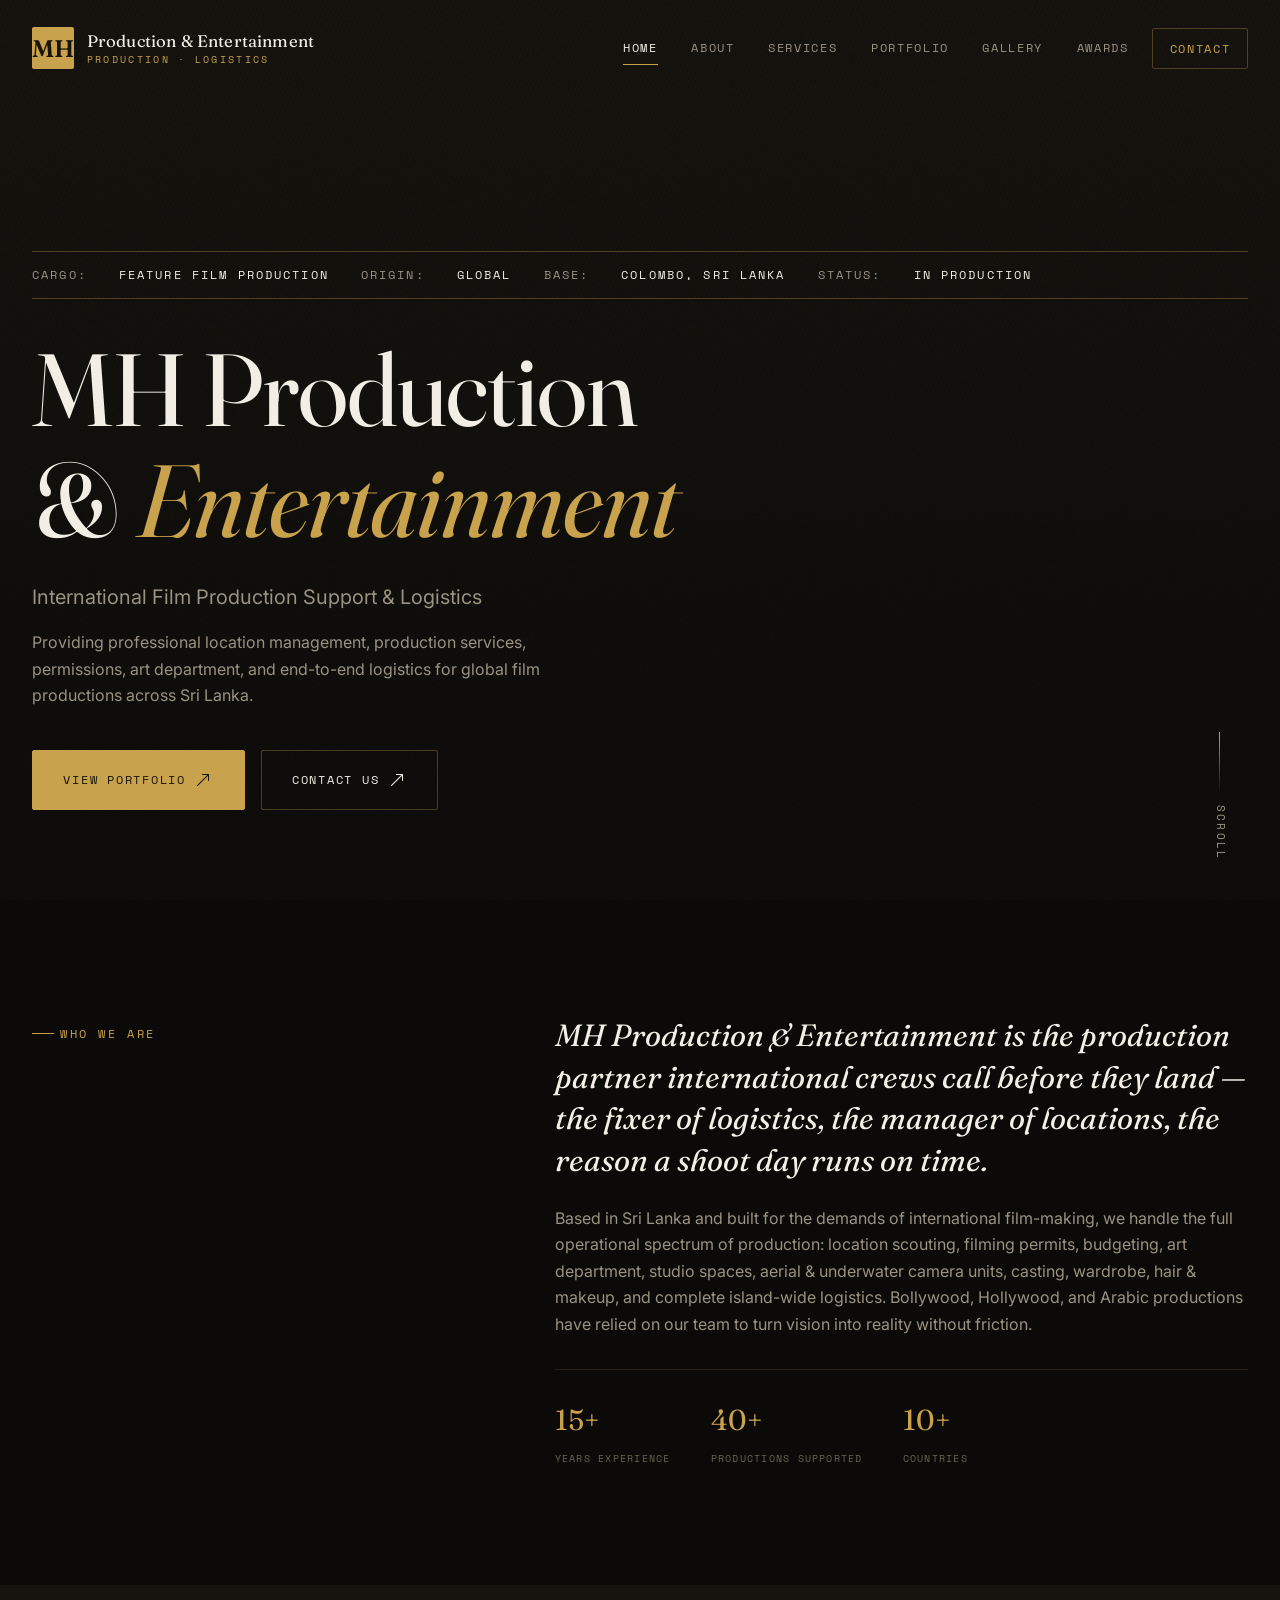
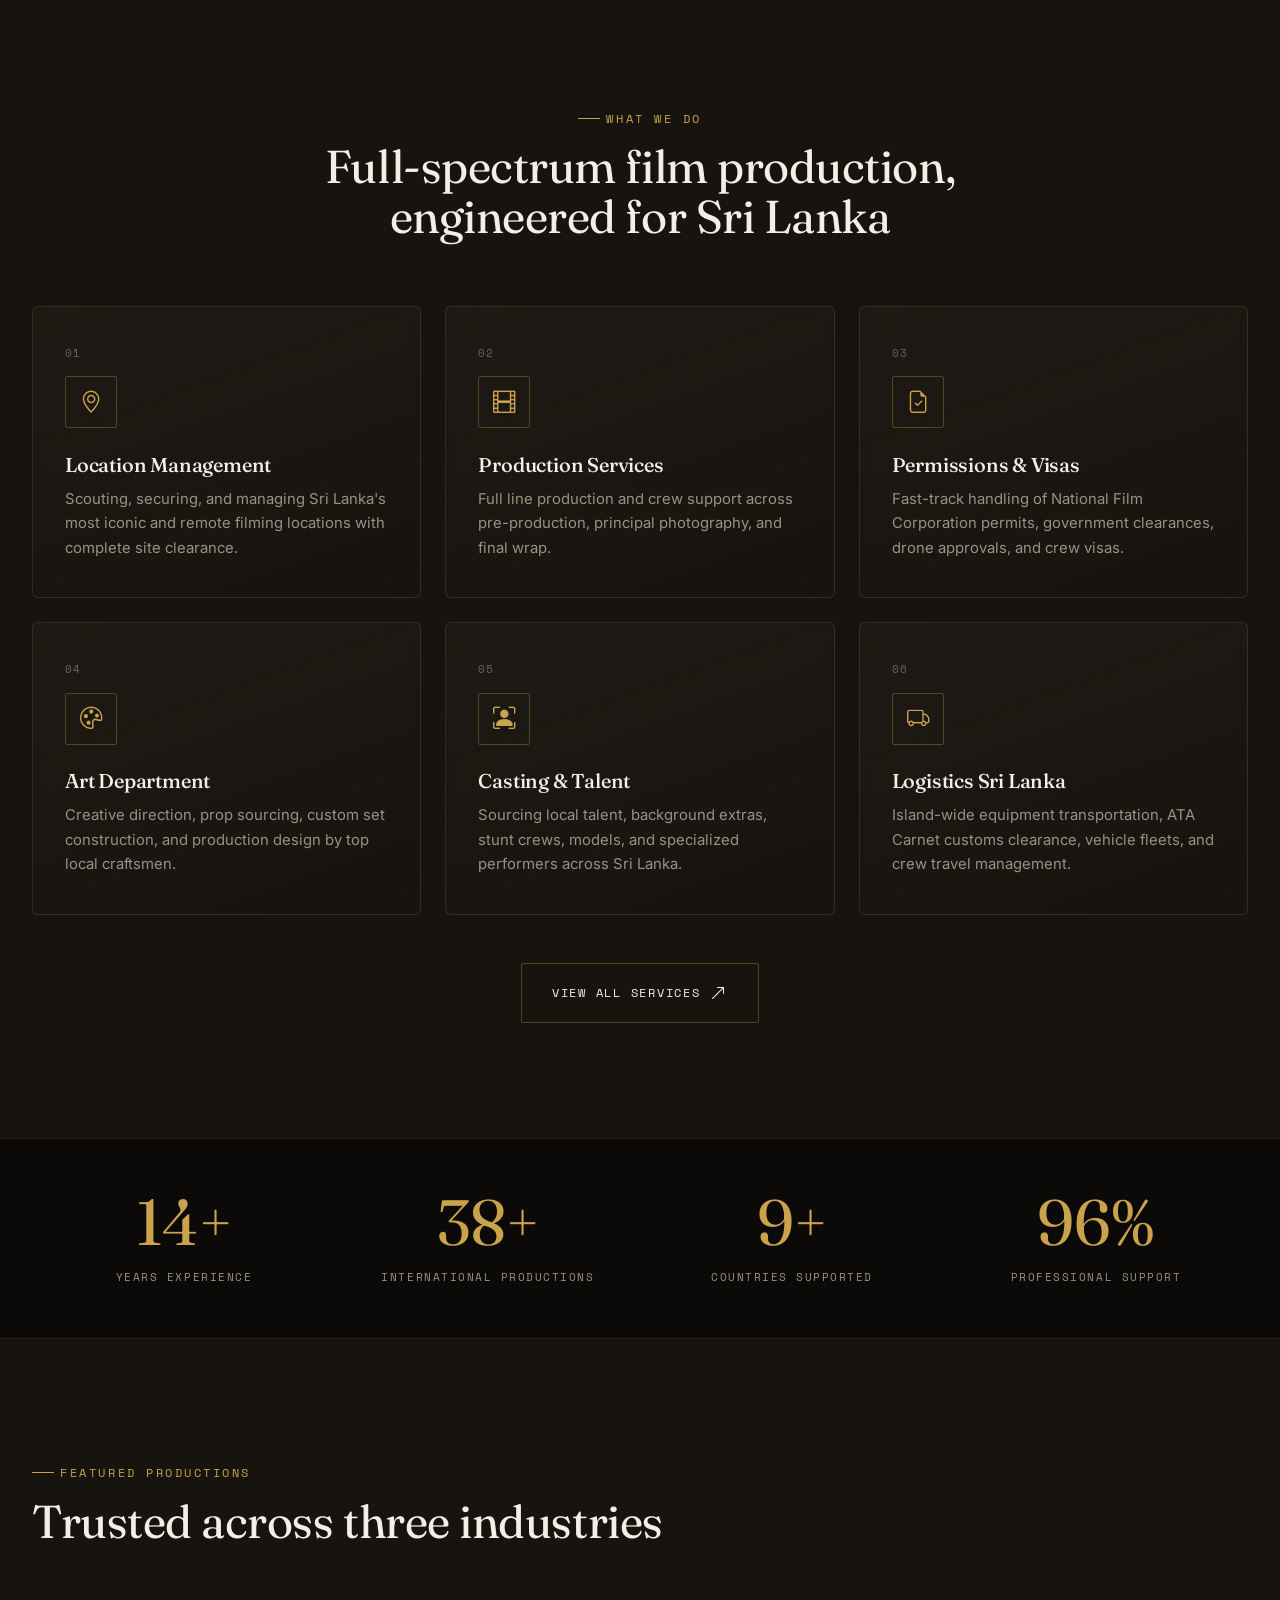
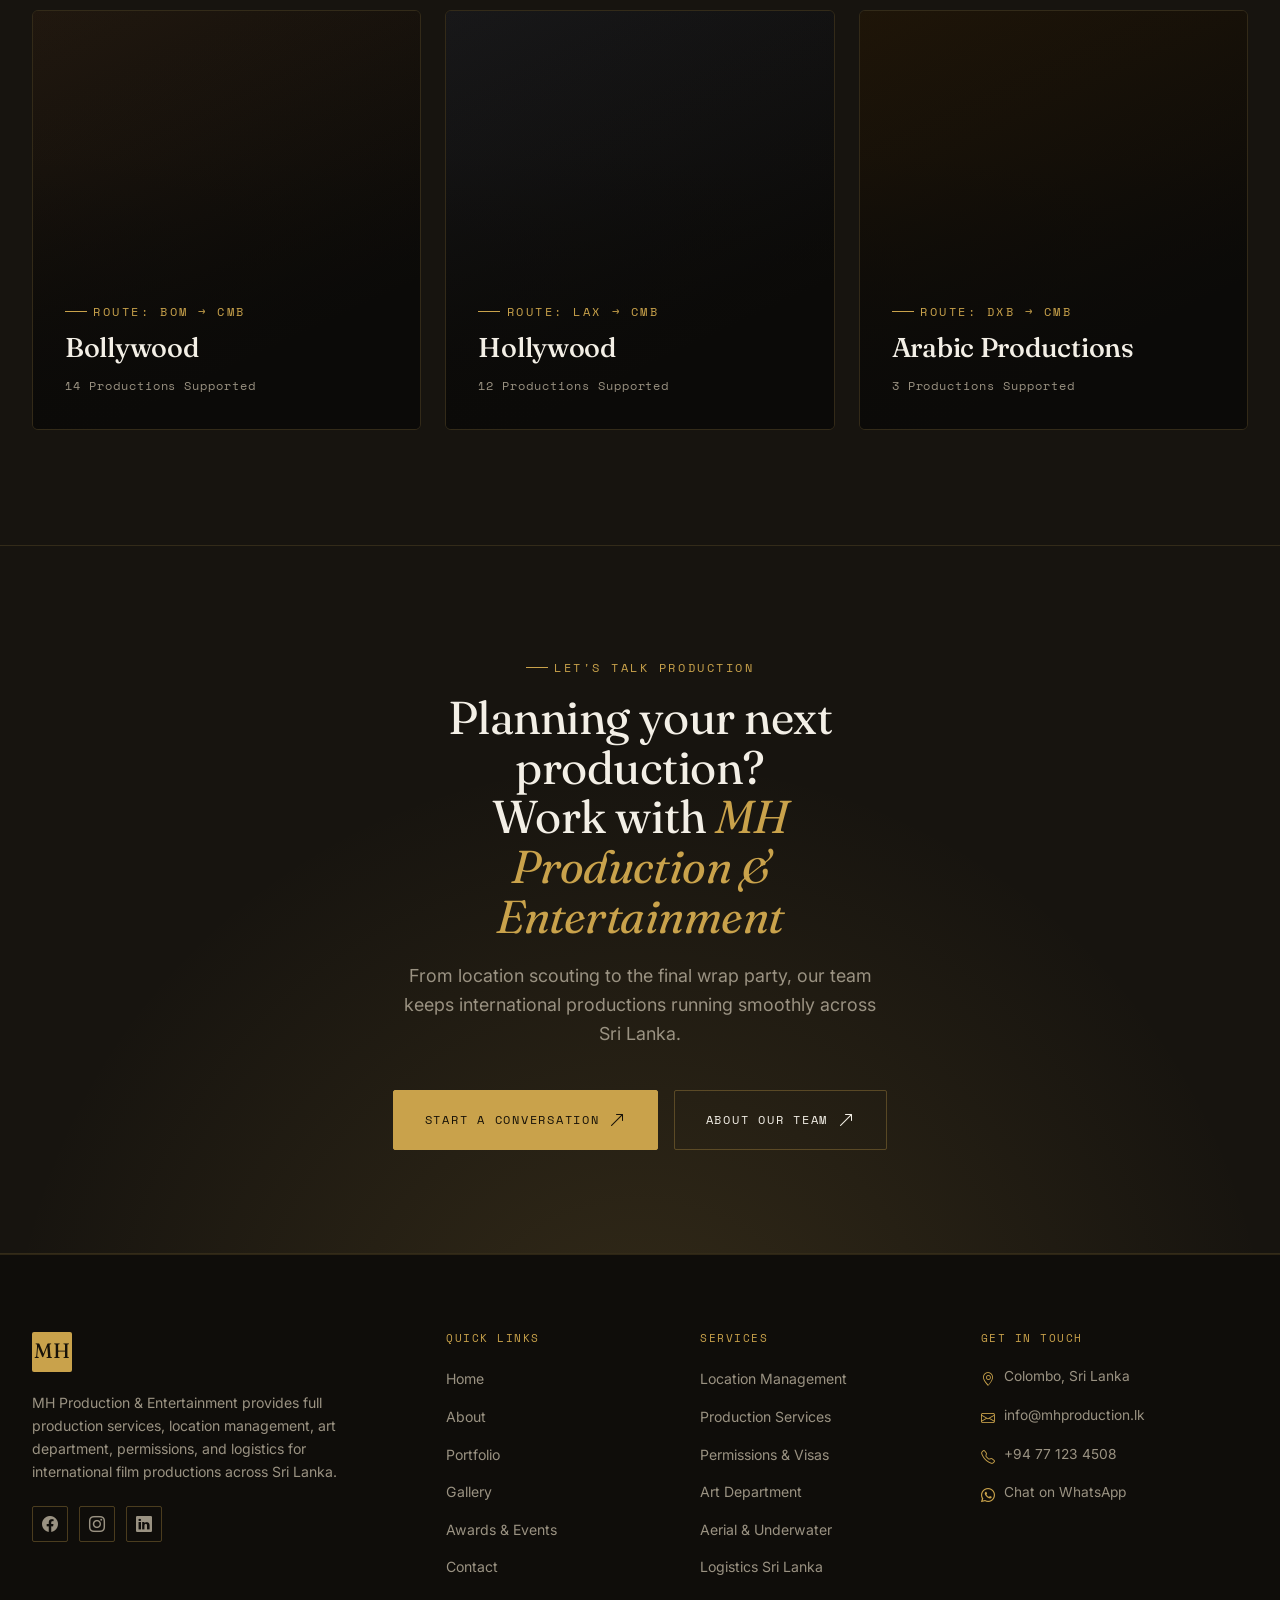
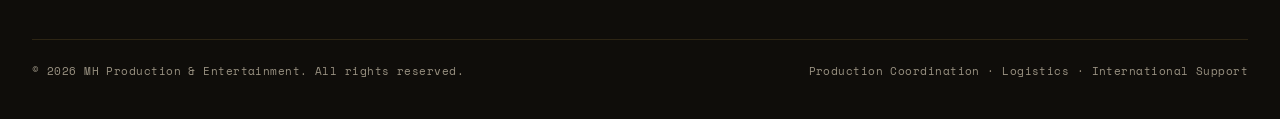
==== commit c30e668b: "tel changes made to all pages to make the phone number clickable for mobile users." ====
--- a/index.html
+++ b/index.html
@@ -5,8 +5,8 @@
 <meta name="viewport" content="width=device-width, initial-scale=1.0">
 
 <title>MH Production &amp; Entertainment | Film Production Logistics Sri Lanka</title>
-<meta name="description" content="MH Production &amp; Entertainment provides professional production coordination, shipping, logistics and on-ground operational support for Bollywood, Hollywood and international film productions based in Sri Lanka.">
-<meta name="keywords" content="film production Sri Lanka, production coordinator, film logistics, shipping coordinator, international production support, production company Sri Lanka, film crew support">
+<meta name="description" content="MH Production &amp; Entertainment provides professional production coordination, location management, art department, permissions, casting, and on-ground operational support for international film productions based in Sri Lanka.">
+<meta name="keywords" content="film production Sri Lanka, location management, production services, filming permissions, art department, film logistics, international production support, film crew support">
 <meta name="author" content="MH Production & Entertainment">
 <meta name="robots" content="index, follow">
 <link rel="canonical" href="https://www.mhproduction.lk/index.html">
@@ -14,7 +14,7 @@
 <meta property="og:type" content="website">
 <meta property="og:site_name" content="MH Production & Entertainment">
 <meta property="og:title" content="MH Production & Entertainment | Film Production Logistics Sri Lanka">
-<meta property="og:description" content="Production coordination, shipping, logistics and operational support for global film productions.">
+<meta property="og:description" content="Location management, production services, permissions, art department, casting, and operational support for global film productions.">
 <meta property="og:image" content="assets/images/brand/og-cover.svg">
 <meta property="og:url" content="https://www.mhproduction.lk/index.html">
 <meta name="twitter:card" content="summary_large_image">
@@ -84,7 +84,7 @@
 
       <p class="lead reveal reveal-delay-2">International Film Production Support &amp; Logistics</p>
 
-      <p class="hero-desc reveal reveal-delay-2">Providing professional production coordination, shipping, logistics and operational support for global film productions — from first recce to final wrap.</p>
+      <p class="hero-desc reveal reveal-delay-2">Providing professional location management, production services, permissions, art department, and end-to-end logistics for global film productions across Sri Lanka.</p>
 
       <div class="hero-actions reveal reveal-delay-3">
         <a href="portfolio.html" class="btn-mh btn-mh-gold">View Portfolio <i class="bi bi-arrow-up-right"></i></a>
@@ -105,8 +105,8 @@
           <span class="manifest-tag">Who We Are</span>
         </div>
         <div class="reveal reveal-delay-1">
-          <p class="intro-quote">MH Production &amp; Entertainment is the production partner international crews call before they land — the fixer of logistics, the coordinator of ground, the reason a shoot day runs on time.</p>
-          <p class="mt-4">Based in Sri Lanka and built for the demands of international film-making, we handle the operational backbone of a production: shipping and freight coordination, equipment transportation, ground transportation, travel coordination and crew support, alongside full production coordination and festival operations. Bollywood, Hollywood and Arabic productions have relied on our team to move people, cargo and schedules across borders without friction.</p>
+          <p class="intro-quote">MH Production &amp; Entertainment is the production partner international crews call before they land — the fixer of logistics, the manager of locations, the reason a shoot day runs on time.</p>
+          <p class="mt-4">Based in Sri Lanka and built for the demands of international film-making, we handle the full operational spectrum of production: location scouting, filming permits, budgeting, art department, studio spaces, aerial & underwater camera units, casting, wardrobe, hair & makeup, and complete island-wide logistics. Bollywood, Hollywood, and Arabic productions have relied on our team to turn vision into reality without friction.</p>
           <div class="intro-stats-inline">
             <div>
               <span class="num">15+</span>
@@ -131,56 +131,56 @@
     <div class="container">
       <div class="section-head center reveal">
         <span class="manifest-tag" style="justify-content:center">What We Do</span>
-        <h2>Production support, engineered<br>for international logistics</h2>
+        <h2>Full-spectrum film production,<br>engineered for Sri Lanka</h2>
       </div>
 
       <div class="row g-4">
         <div class="col-md-6 col-lg-4">
           <div class="service-card glass-card reveal">
             <span class="index">01</span>
-            <div class="icon"><i class="bi bi-clipboard-check"></i></div>
-            <h3>Production Coordination</h3>
-            <p>End-to-end coordination across pre-production, principal photography and wrap, keeping every department aligned to the schedule.</p>
+            <div class="icon"><i class="bi bi-geo-alt"></i></div>
+            <h3>Location Management</h3>
+            <p>Scouting, securing, and managing Sri Lanka's most iconic and remote filming locations with complete site clearance.</p>
           </div>
         </div>
         <div class="col-md-6 col-lg-4">
           <div class="service-card glass-card reveal reveal-delay-1">
             <span class="index">02</span>
-            <div class="icon"><i class="bi bi-box-seam"></i></div>
-            <h3>Shipping &amp; Logistics</h3>
-            <p>Freight coordination and customs handling for cameras, grip, lighting and set materials moving in and out of Sri Lanka.</p>
+            <div class="icon"><i class="bi bi-film"></i></div>
+            <h3>Production Services</h3>
+            <p>Full line production and crew support across pre-production, principal photography, and final wrap.</p>
           </div>
         </div>
         <div class="col-md-6 col-lg-4">
           <div class="service-card glass-card reveal reveal-delay-2">
             <span class="index">03</span>
-            <div class="icon"><i class="bi bi-globe-asia-australia"></i></div>
-            <h3>International Support</h3>
-            <p>On-ground support for visiting productions — permits, local vendor relationships and cultural and regulatory navigation.</p>
+            <div class="icon"><i class="bi bi-file-earmark-check"></i></div>
+            <h3>Permissions &amp; Visas</h3>
+            <p>Fast-track handling of National Film Corporation permits, government clearances, drone approvals, and crew visas.</p>
           </div>
         </div>
         <div class="col-md-6 col-lg-4">
           <div class="service-card glass-card reveal">
             <span class="index">04</span>
-            <div class="icon"><i class="bi bi-truck"></i></div>
-            <h3>Transportation</h3>
-            <p>Equipment transportation and ground transportation fleets sized to unit, cast and crew requirements, on schedule.</p>
+            <div class="icon"><i class="bi bi-palette"></i></div>
+            <h3>Art Department</h3>
+            <p>Creative direction, prop sourcing, custom set construction, and production design by top local craftsmen.</p>
           </div>
         </div>
         <div class="col-md-6 col-lg-4">
           <div class="service-card glass-card reveal reveal-delay-1">
             <span class="index">05</span>
-            <div class="icon"><i class="bi bi-airplane"></i></div>
-            <h3>Travel Coordination</h3>
-            <p>Flights, visas, accommodation and itineraries managed for cast, crew and international delegations.</p>
+            <div class="icon"><i class="bi bi-person-bounding-box"></i></div>
+            <h3>Casting &amp; Talent</h3>
+            <p>Sourcing local talent, background extras, stunt crews, models, and specialized performers across Sri Lanka.</p>
           </div>
         </div>
         <div class="col-md-6 col-lg-4">
           <div class="service-card glass-card reveal reveal-delay-2">
             <span class="index">06</span>
-            <div class="icon"><i class="bi bi-calendar-event"></i></div>
-            <h3>Festival Operations</h3>
-            <p>Guest relations, traffic coordination and ground operations for international film festivals and media summits.</p>
+            <div class="icon"><i class="bi bi-truck"></i></div>
+            <h3>Logistics Sri Lanka</h3>
+            <p>Island-wide equipment transportation, ATA Carnet customs clearance, vehicle fleets, and crew travel management.</p>
           </div>
         </div>
       </div>
@@ -269,9 +269,9 @@
   <!-- ============================= CTA ============================= -->
   <section class="cta-band">
     <div class="container">
-      <span class="manifest-tag" style="justify-content:center">Let's Talk Logistics</span>
+      <span class="manifest-tag" style="justify-content:center">Let's Talk Production</span>
       <h2 class="mt-3">Planning your next production?<br>Work with <em class="serif-italic">MH Production &amp; Entertainment</em></h2>
-      <p class="lead">From the first shipping manifest to the final wrap party, our team keeps international productions moving through Sri Lanka without delay.</p>
+      <p class="lead">From location scouting to the final wrap party, our team keeps international productions running smoothly across Sri Lanka.</p>
       <div class="hero-actions">
         <a href="contact.html" class="btn-mh btn-mh-gold">Start a Conversation <i class="bi bi-arrow-up-right"></i></a>
         <a href="about.html" class="btn-mh btn-mh-ghost">About Our Team <i class="bi bi-arrow-up-right"></i></a>
@@ -287,7 +287,7 @@
     <div class="footer-grid">
       <div class="footer-brand">
         <div class="brand-mark">MH</div>
-        <p>MH Production &amp; Entertainment provides production coordination, logistics and on-ground support for international film productions across Sri Lanka and beyond.</p>
+        <p>MH Production &amp; Entertainment provides full production services, location management, art department, permissions, and logistics for international film productions across Sri Lanka.</p>
         <div class="footer-social">
           <a href="#" aria-label="Facebook"><i class="bi bi-facebook"></i></a>
           <a href="#" aria-label="Instagram"><i class="bi bi-instagram"></i></a>
@@ -308,12 +308,12 @@
       <div class="footer-services">
         <h6>Services</h6>
         <ul>
-          <li><a href="services.html">Production Coordination</a></li>
-          <li><a href="services.html">Shipping &amp; Logistics</a></li>
-          <li><a href="services.html">Equipment Transportation</a></li>
-          <li><a href="services.html">Travel Coordination</a></li>
-          <li><a href="services.html">Crew Support</a></li>
-          <li><a href="services.html">Festival Operations</a></li>
+          <li><a href="services.html">Location Management</a></li>
+          <li><a href="services.html">Production Services</a></li>
+          <li><a href="services.html">Permissions &amp; Visas</a></li>
+          <li><a href="services.html">Art Department</a></li>
+          <li><a href="services.html">Aerial &amp; Underwater</a></li>
+          <li><a href="services.html">Logistics Sri Lanka</a></li>
         </ul>
       </div>
       <div class="footer-contact">
@@ -321,7 +321,7 @@
         <ul>
           <li><i class="bi bi-geo-alt"></i> Colombo, Sri Lanka</li>
           <li><i class="bi bi-envelope"></i> info@mhproduction.lk</li>
-          <li><i class="bi bi-telephone"></i> +94 77 123 4508</li>
+          <li><i class="bi bi-telephone"></i> <a href="tel:+94 77 123 4508">+94 77 123 4508</a></li>
           <li><i class="bi bi-whatsapp"></i> <a href="https://wa.me/94771234508" target="_blank" rel="noopener">Chat on WhatsApp</a></li>
         </ul>
       </div>
@@ -338,4 +338,4 @@
 <script src="https://cdn.jsdelivr.net/npm/bootstrap@5.3.3/dist/js/bootstrap.bundle.min.js"></script>
 <script src="assets/js/script.js"></script>
 </body>
-</html>
+</html>
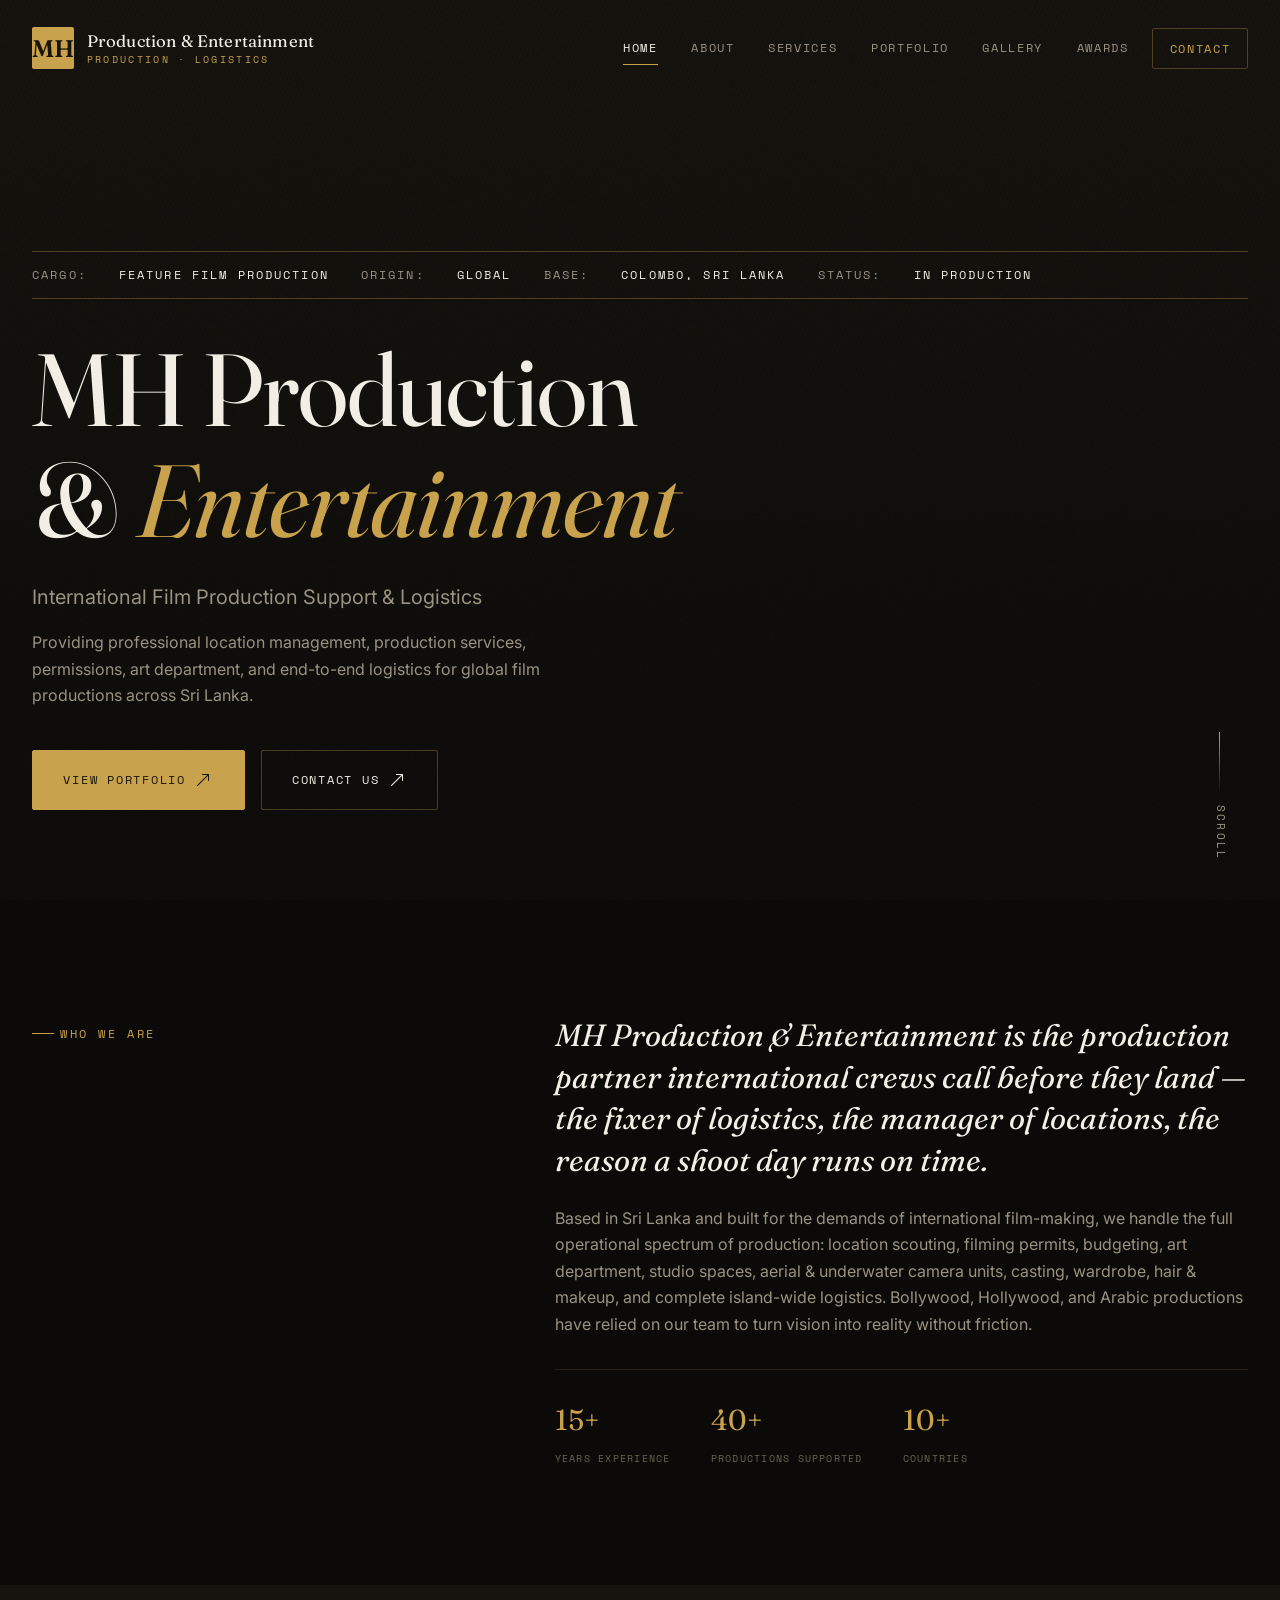
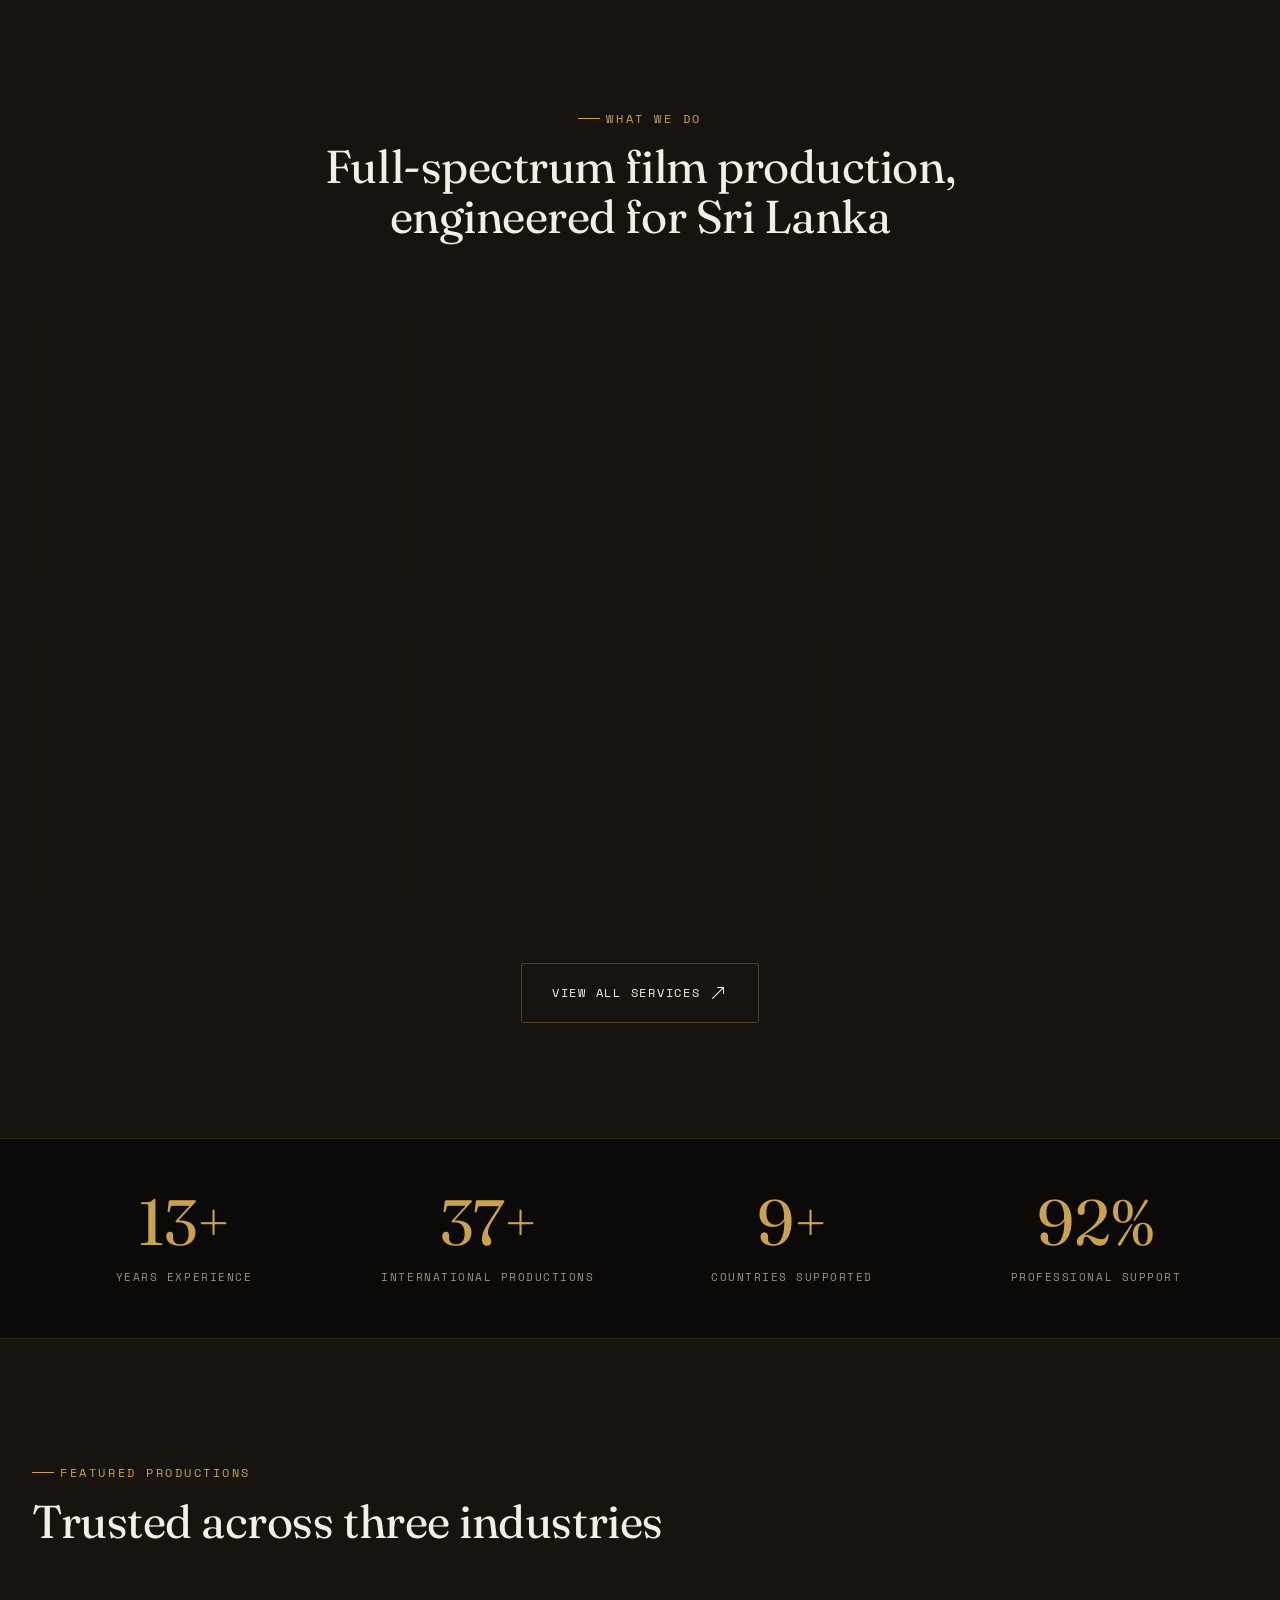
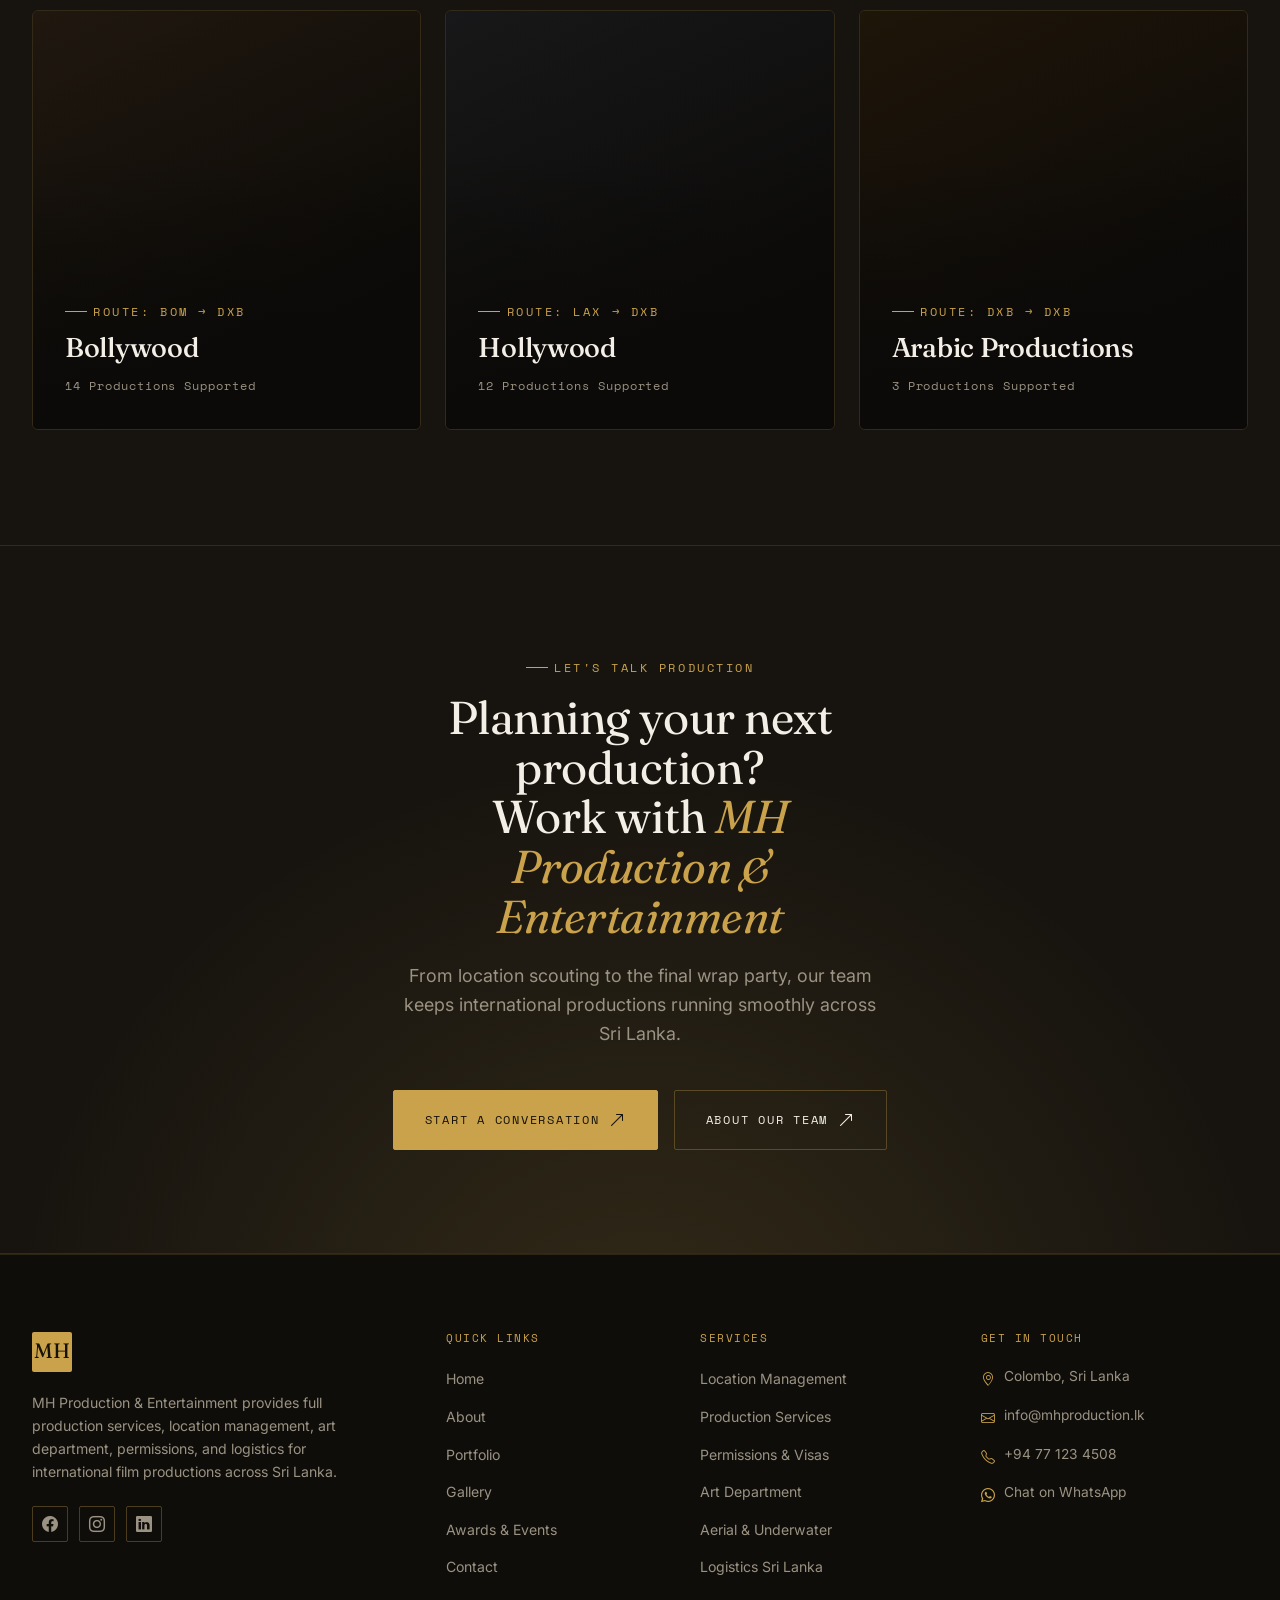
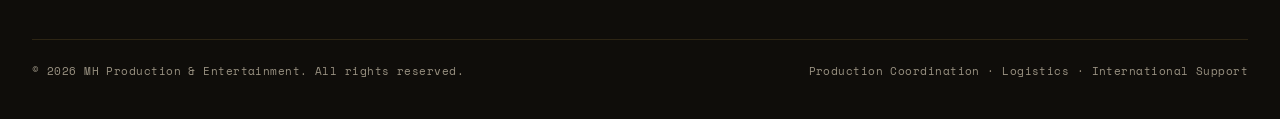
==== commit 2269597d: "small update on index page. CMB to DXB" ====
--- a/index.html
+++ b/index.html
@@ -236,7 +236,7 @@
           <a href="portfolio.html#bollywood" class="industry-card bollywood reveal">
             <span class="backdrop"></span>
             <div class="content">
-              <span class="manifest-tag">Route: BOM &rarr; CMB</span>
+              <span class="manifest-tag">Route: BOM &rarr; DXB</span>
               <h3>Bollywood</h3>
               <span class="count">14 Productions Supported</span>
             </div>
@@ -246,7 +246,7 @@
           <a href="portfolio.html#hollywood" class="industry-card hollywood reveal reveal-delay-1">
             <span class="backdrop"></span>
             <div class="content">
-              <span class="manifest-tag">Route: LAX &rarr; CMB</span>
+              <span class="manifest-tag">Route: LAX &rarr; DXB</span>
               <h3>Hollywood</h3>
               <span class="count">12 Productions Supported</span>
             </div>
@@ -256,7 +256,7 @@
           <a href="portfolio.html#arabic" class="industry-card arabic reveal reveal-delay-2">
             <span class="backdrop"></span>
             <div class="content">
-              <span class="manifest-tag">Route: DXB &rarr; CMB</span>
+              <span class="manifest-tag">Route: DXB &rarr; DXB</span>
               <h3>Arabic Productions</h3>
               <span class="count">3 Productions Supported</span>
             </div>
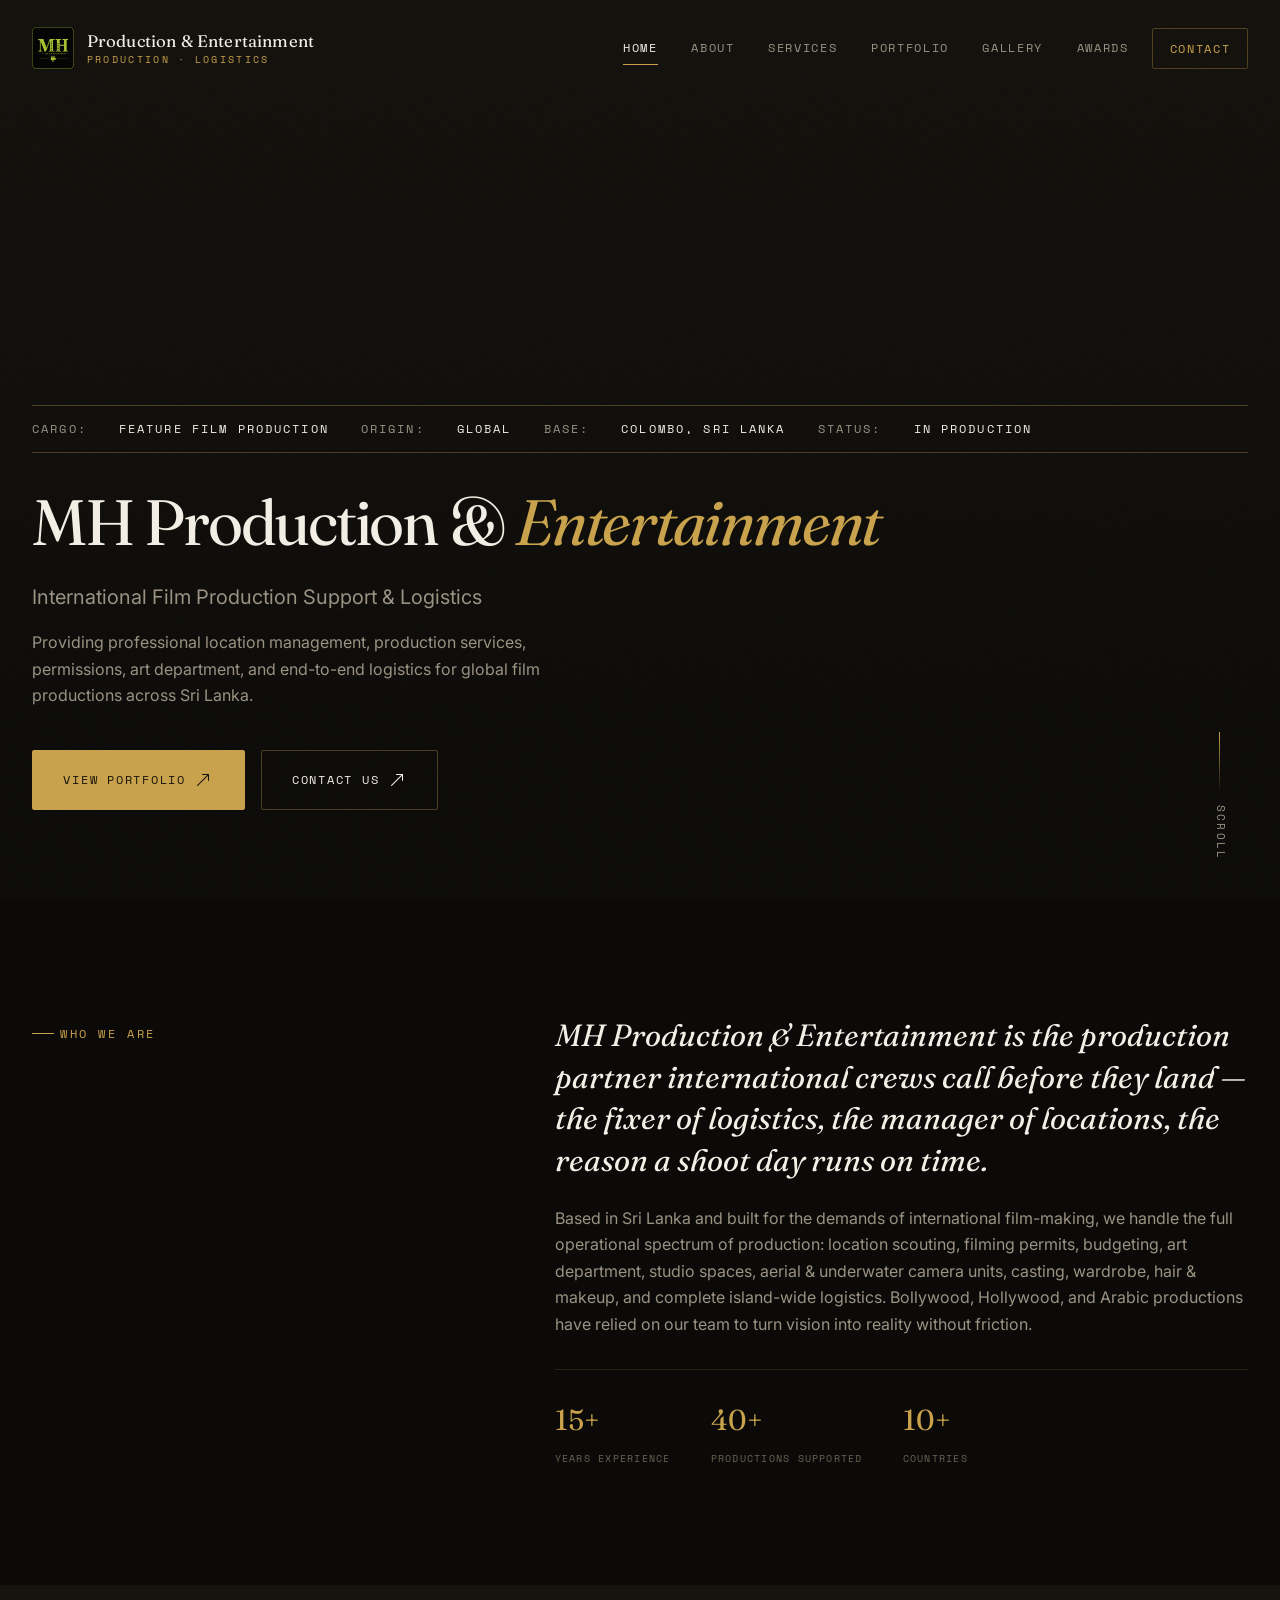
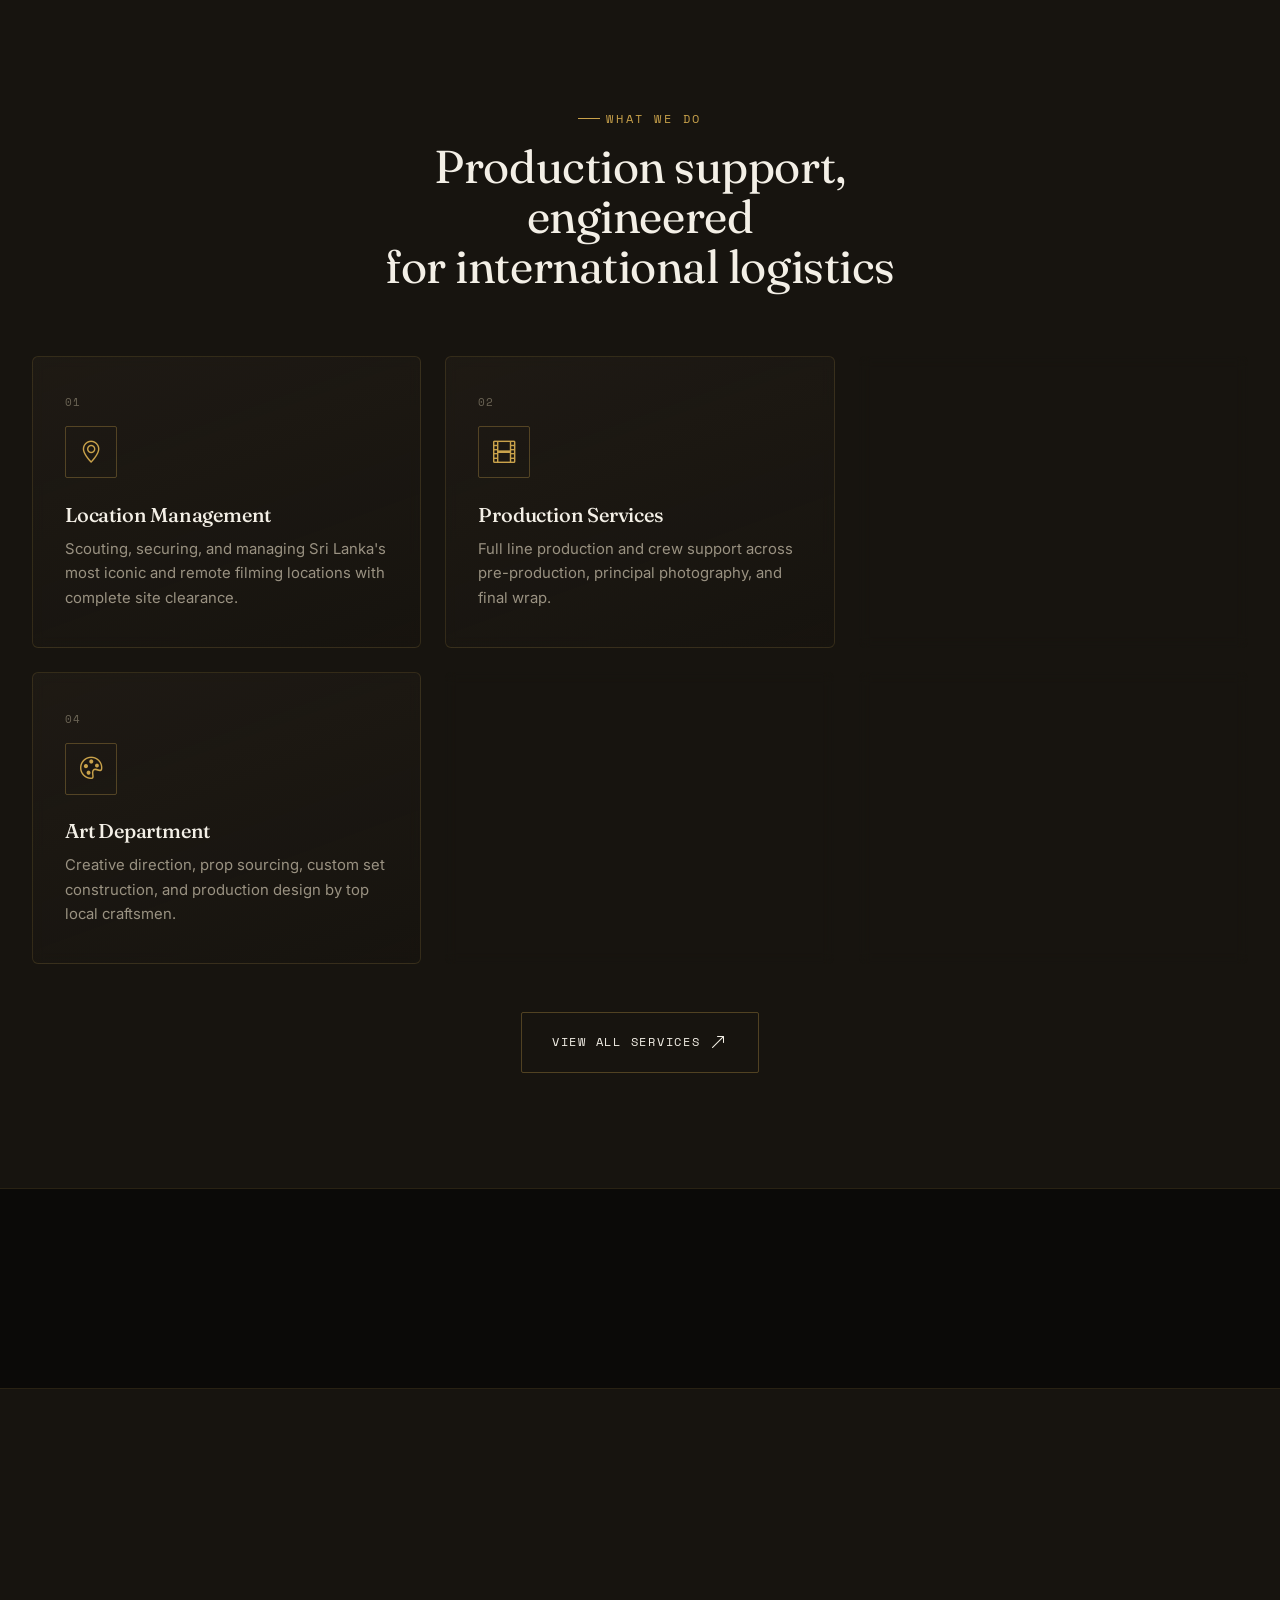
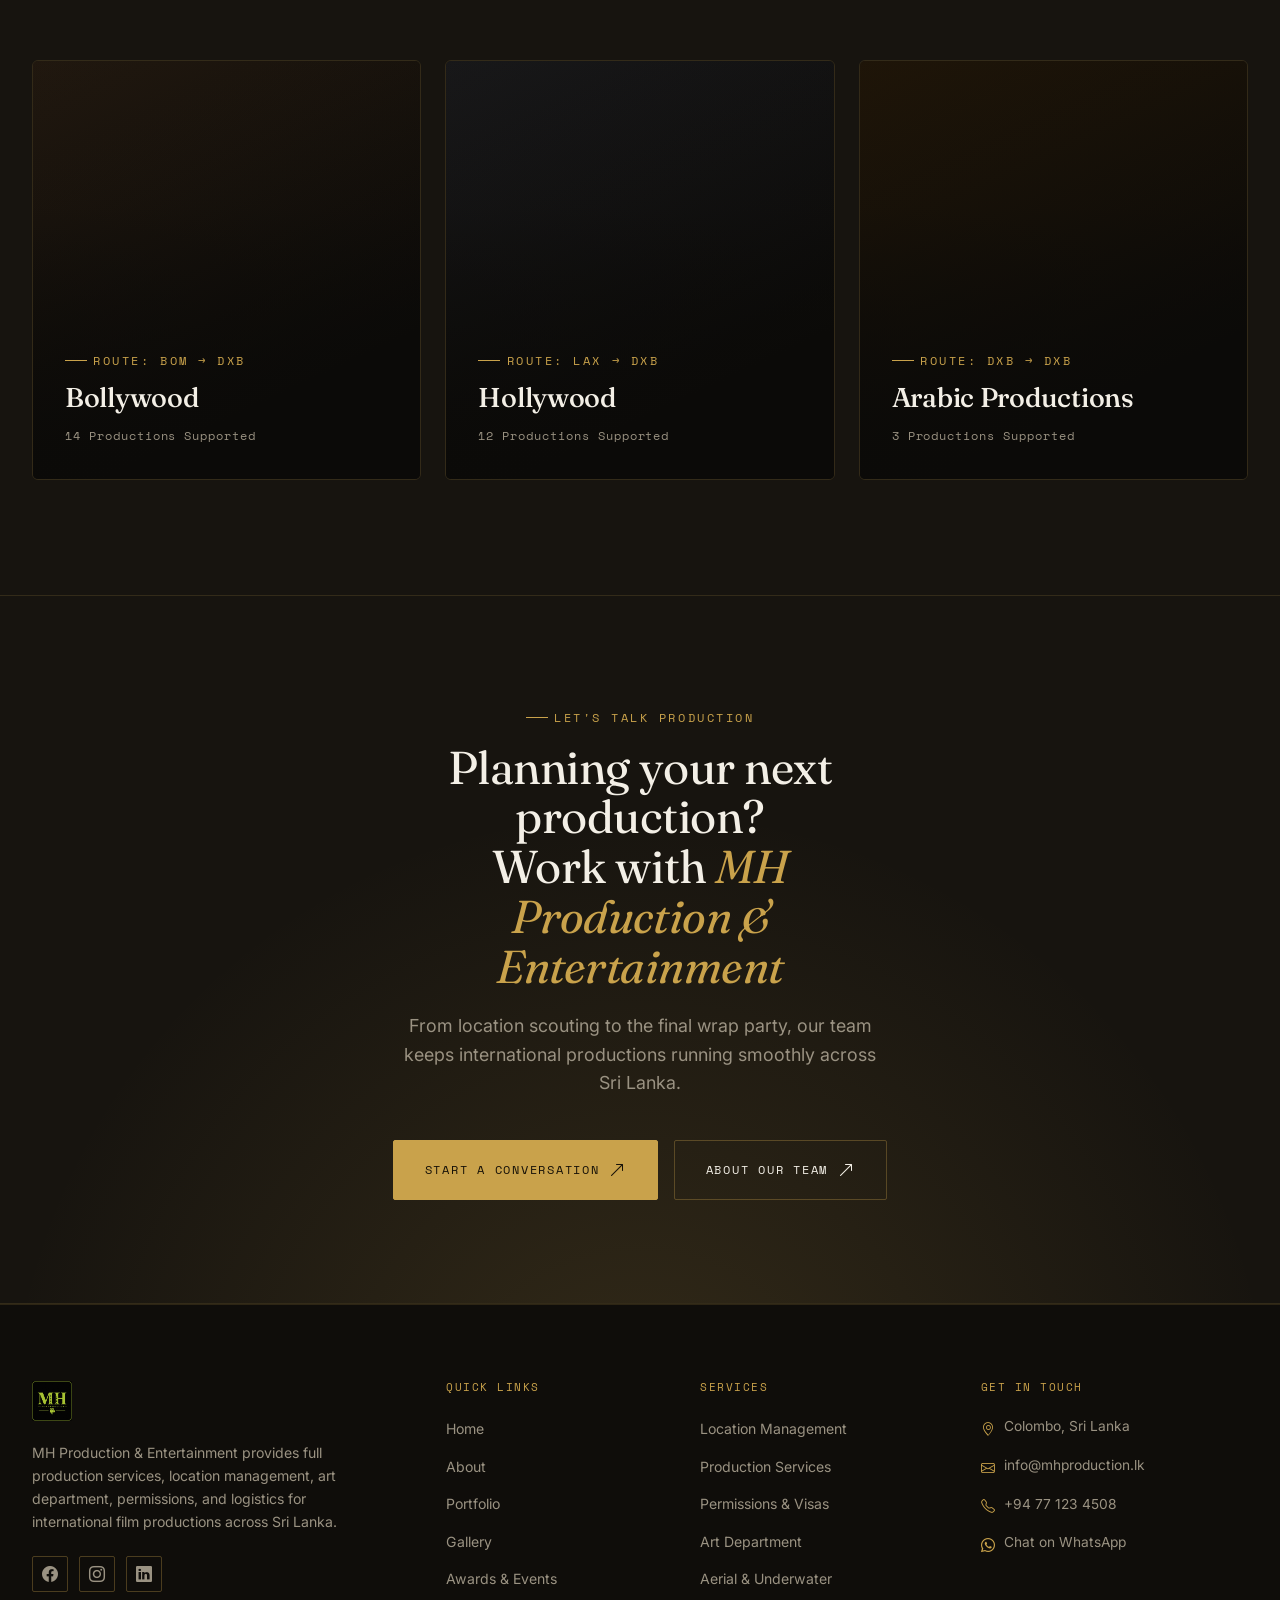
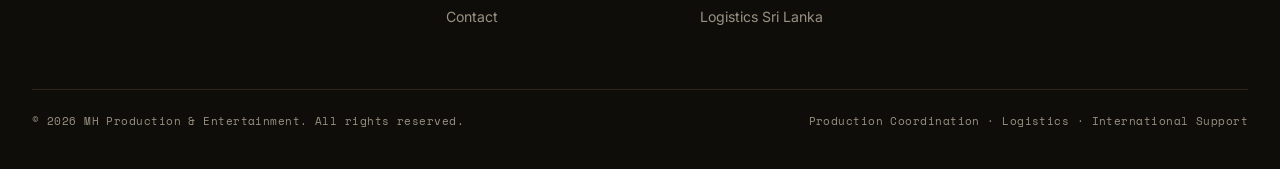
==== commit f41d6fe5: "Custom 404 page and updated styles for the website. Added favicon and updated brand images. Updated " ====
--- a/index.html
+++ b/index.html
@@ -29,6 +29,23 @@
 <link href="https://cdn.jsdelivr.net/npm/bootstrap@5.3.3/dist/css/bootstrap.min.css" rel="stylesheet">
 <link rel="stylesheet" href="https://cdn.jsdelivr.net/npm/bootstrap-icons@1.11.3/font/bootstrap-icons.css">
 <link rel="stylesheet" href="assets/css/style.css">
+<style>
+/* Unified, compact hero company title */
+.hero-company-title {
+  font-size: clamp(2.2rem, 5vw, 4.8rem) !important;
+  line-height: 1.05 !important;
+  white-space: nowrap;
+  letter-spacing: -0.035em;
+}
+
+@media (max-width: 767.98px) {
+  .hero-company-title {
+    font-size: clamp(1.8rem, 8vw, 3rem) !important;
+    white-space: normal;
+  }
+}
+</style>
+
 </head>
 <body>
 
@@ -37,7 +54,8 @@
   <nav class="navbar navbar-expand-lg navbar-dark fixed-top" id="mainNav">
     <div class="container">
       <a class="navbar-brand" href="index.html">
-        <span class="brand-mark">MH</span>
+        <!-- <span class="brand-mark">MH</span> -->
+        <img src="assets/images/brand/favicon.png" alt="MH Film Production logo" class="brand-mark">
         <span class="brand-wordmark">Production &amp; Entertainment<small>Production &middot; Logistics</small></span>
       </a>
       <button class="navbar-toggler" type="button" data-bs-toggle="collapse" data-bs-target="#navMain" aria-controls="navMain" aria-expanded="false" aria-label="Toggle navigation">
@@ -80,7 +98,7 @@
         <span>Status:</span> <strong>In Production</strong>
       </div>
 
-      <h1 class="reveal reveal-delay-1">MH Production<br>&amp; <em class="serif-italic">Entertainment</em></h1>
+      <h1 class="reveal reveal-delay-1 hero-company-title">MH Production &amp; <em class="serif-italic">Entertainment</em></h1>
 
       <p class="lead reveal reveal-delay-2">International Film Production Support &amp; Logistics</p>
 
@@ -131,7 +149,7 @@
     <div class="container">
       <div class="section-head center reveal">
         <span class="manifest-tag" style="justify-content:center">What We Do</span>
-        <h2>Full-spectrum film production,<br>engineered for Sri Lanka</h2>
+        <h2>Production support, engineered<br>for international logistics</h2>
       </div>
 
       <div class="row g-4">
@@ -286,7 +304,8 @@
   <div class="container">
     <div class="footer-grid">
       <div class="footer-brand">
-        <div class="brand-mark">MH</div>
+        <!-- <div class="brand-mark">MH</div> -->
+        <img src="assets/images/brand/favicon.png" alt="MH Film Production logo" class="brand-mark">
         <p>MH Production &amp; Entertainment provides full production services, location management, art department, permissions, and logistics for international film productions across Sri Lanka.</p>
         <div class="footer-social">
           <a href="#" aria-label="Facebook"><i class="bi bi-facebook"></i></a>
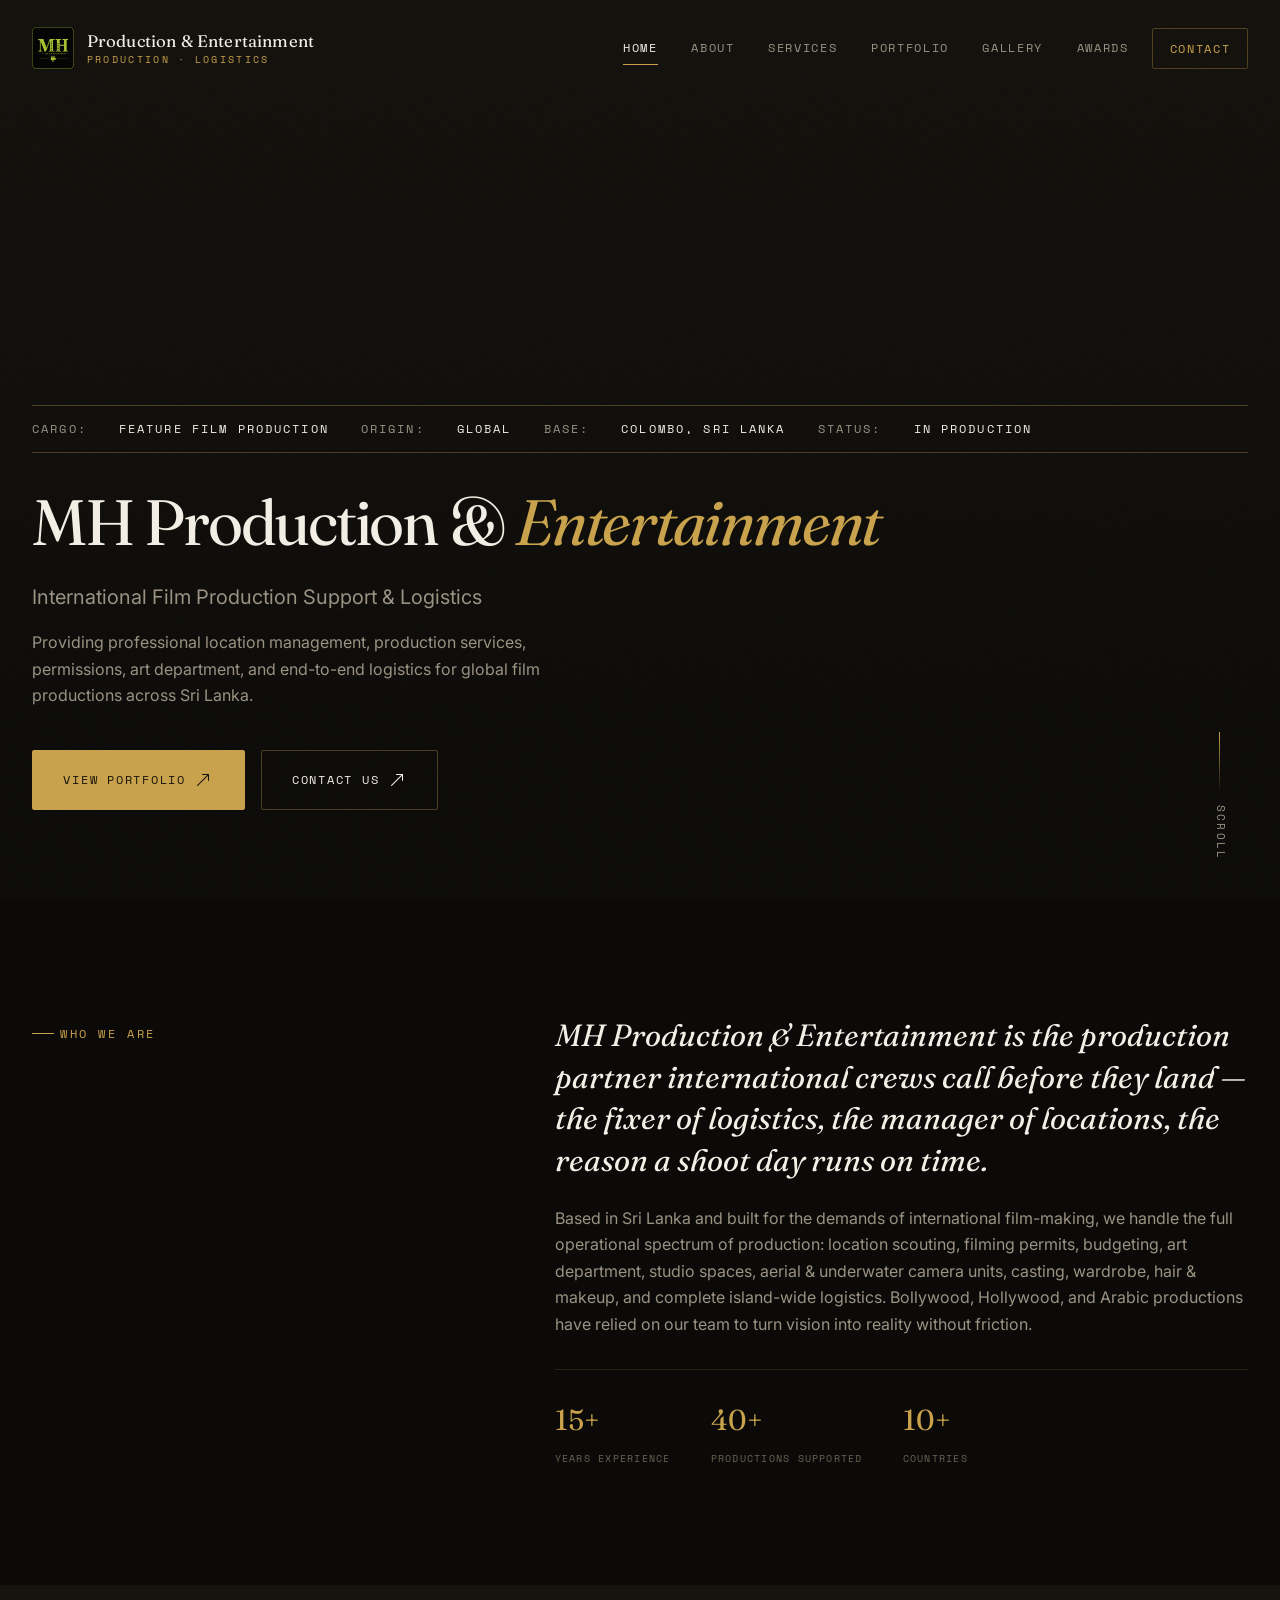
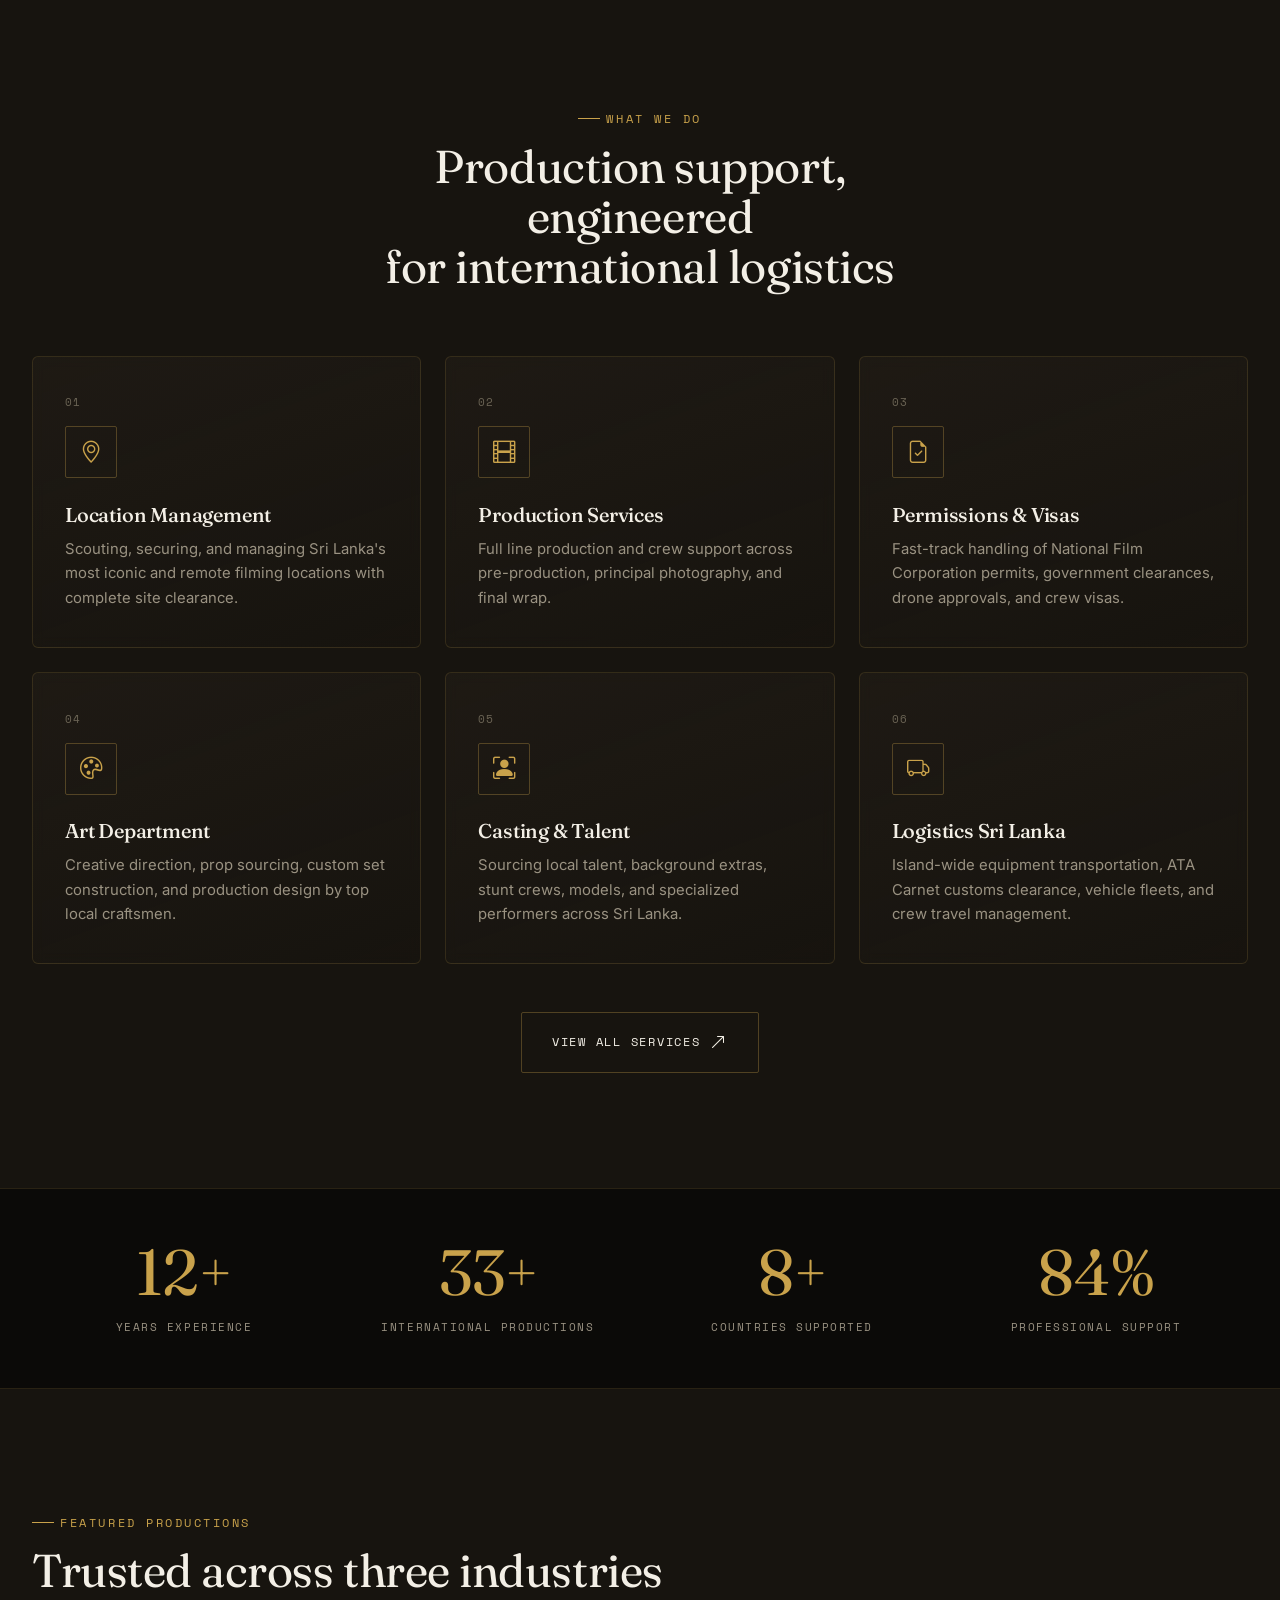
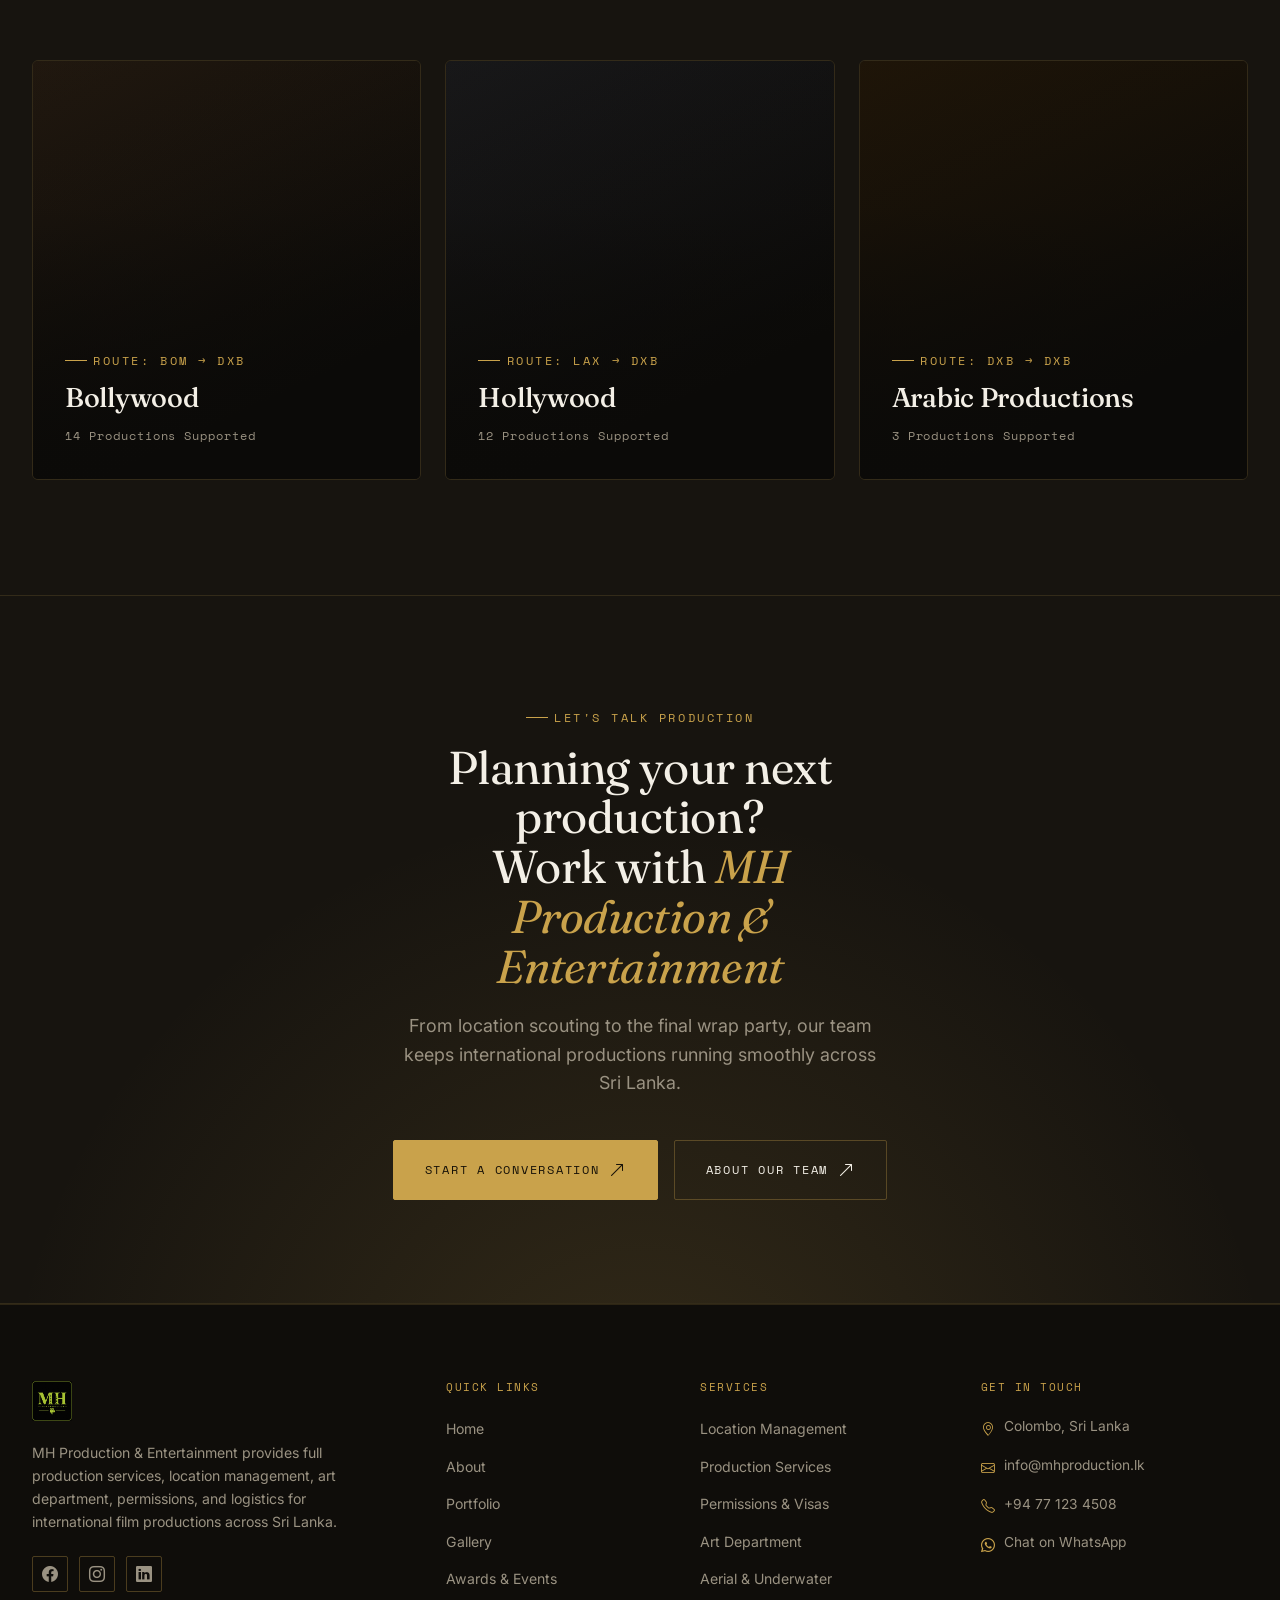
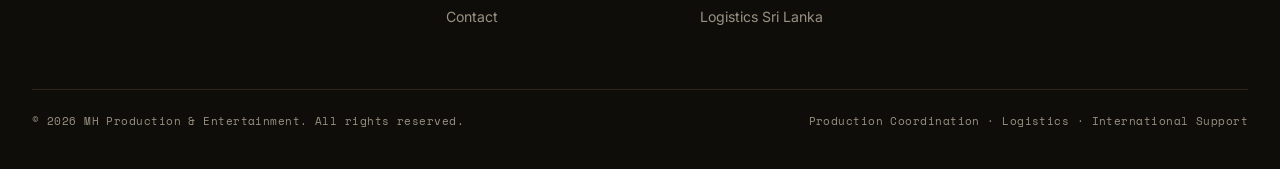
==== commit 05dbda9c: "icon update" ====
--- a/index.html
+++ b/index.html
@@ -19,8 +19,8 @@
 <meta property="og:url" content="https://www.mhproduction.lk/index.html">
 <meta name="twitter:card" content="summary_large_image">
 
-<link rel="icon" type="image/svg+xml" href="assets/images/brand/favicon.svg">
-<link rel="apple-touch-icon" href="assets/images/brand/favicon.svg">
+<link rel="icon" type="image/svg+xml" href="assets/images/brand/favicon.svg?v=2">
+<link rel="apple-touch-icon" href="assets/images/brand/favicon.svg?v=2">
 
 <link rel="preconnect" href="https://fonts.googleapis.com">
 <link rel="preconnect" href="https://fonts.gstatic.com" crossorigin>
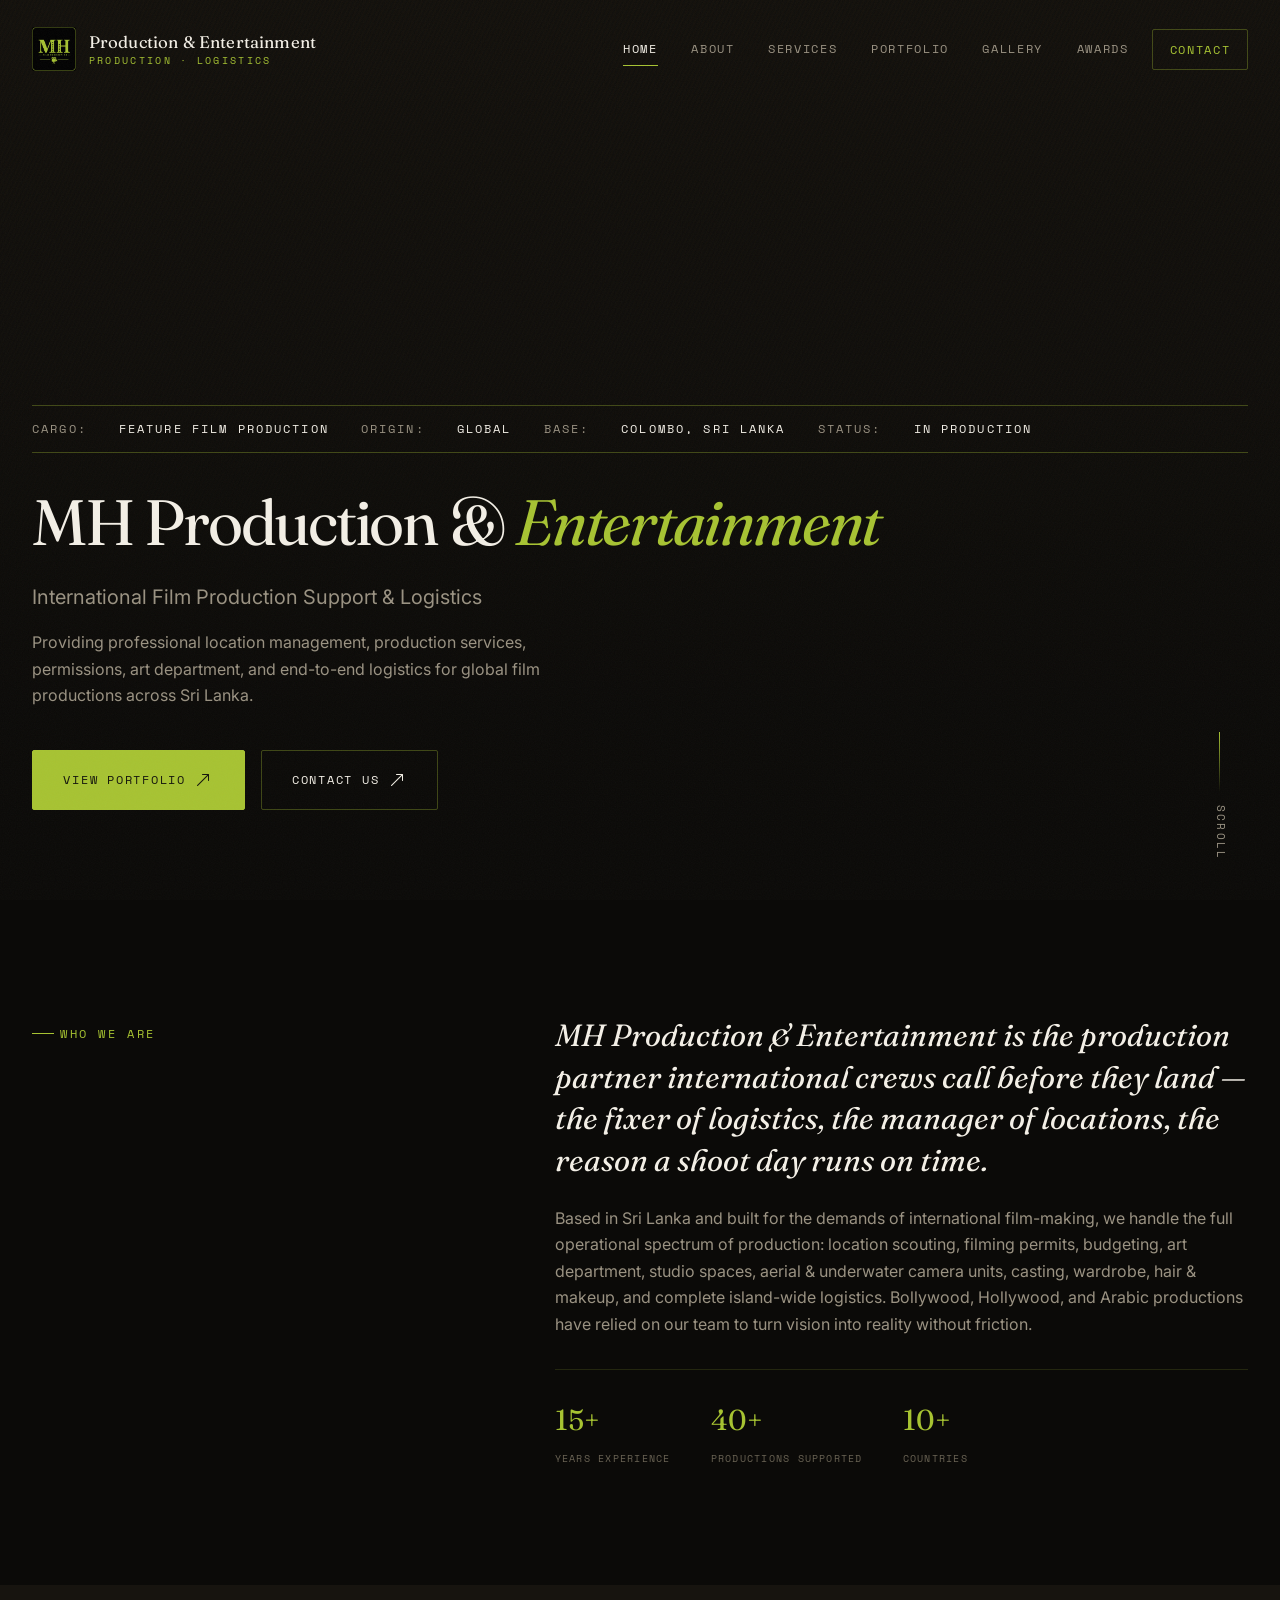
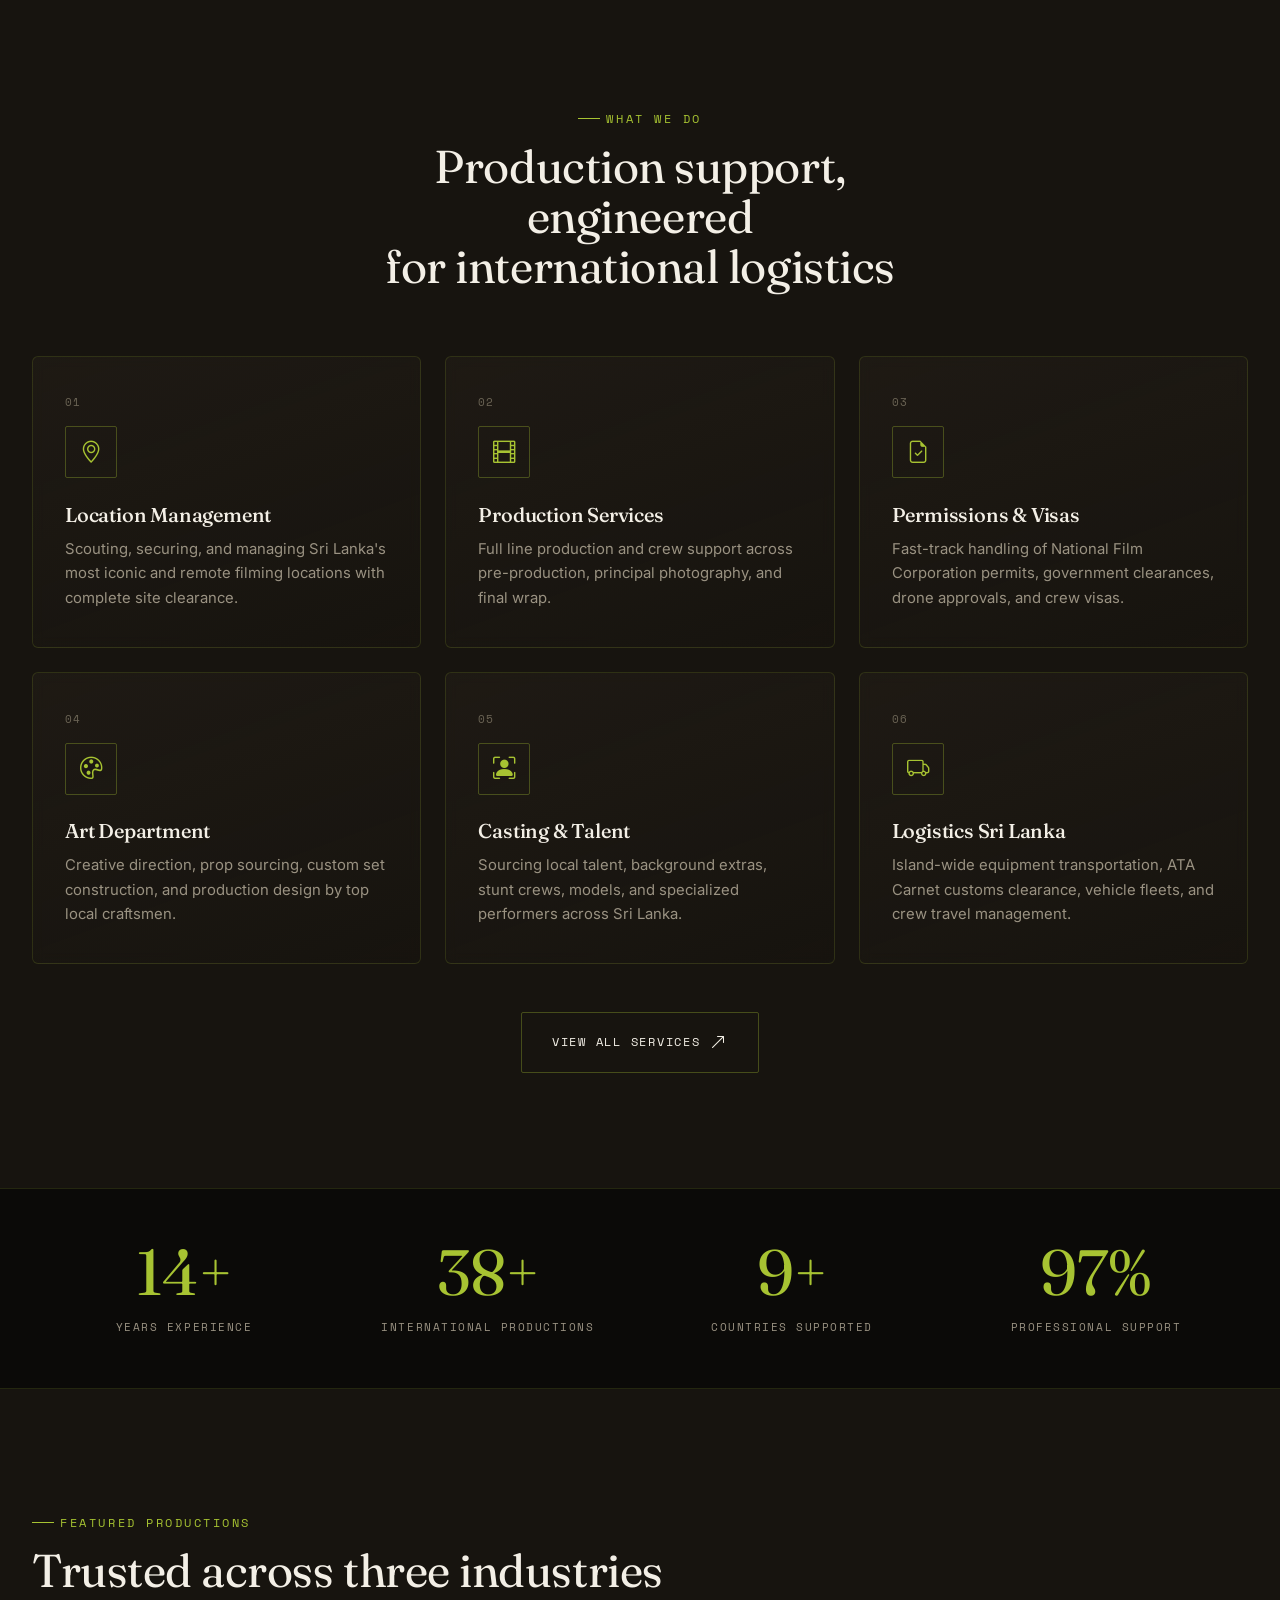
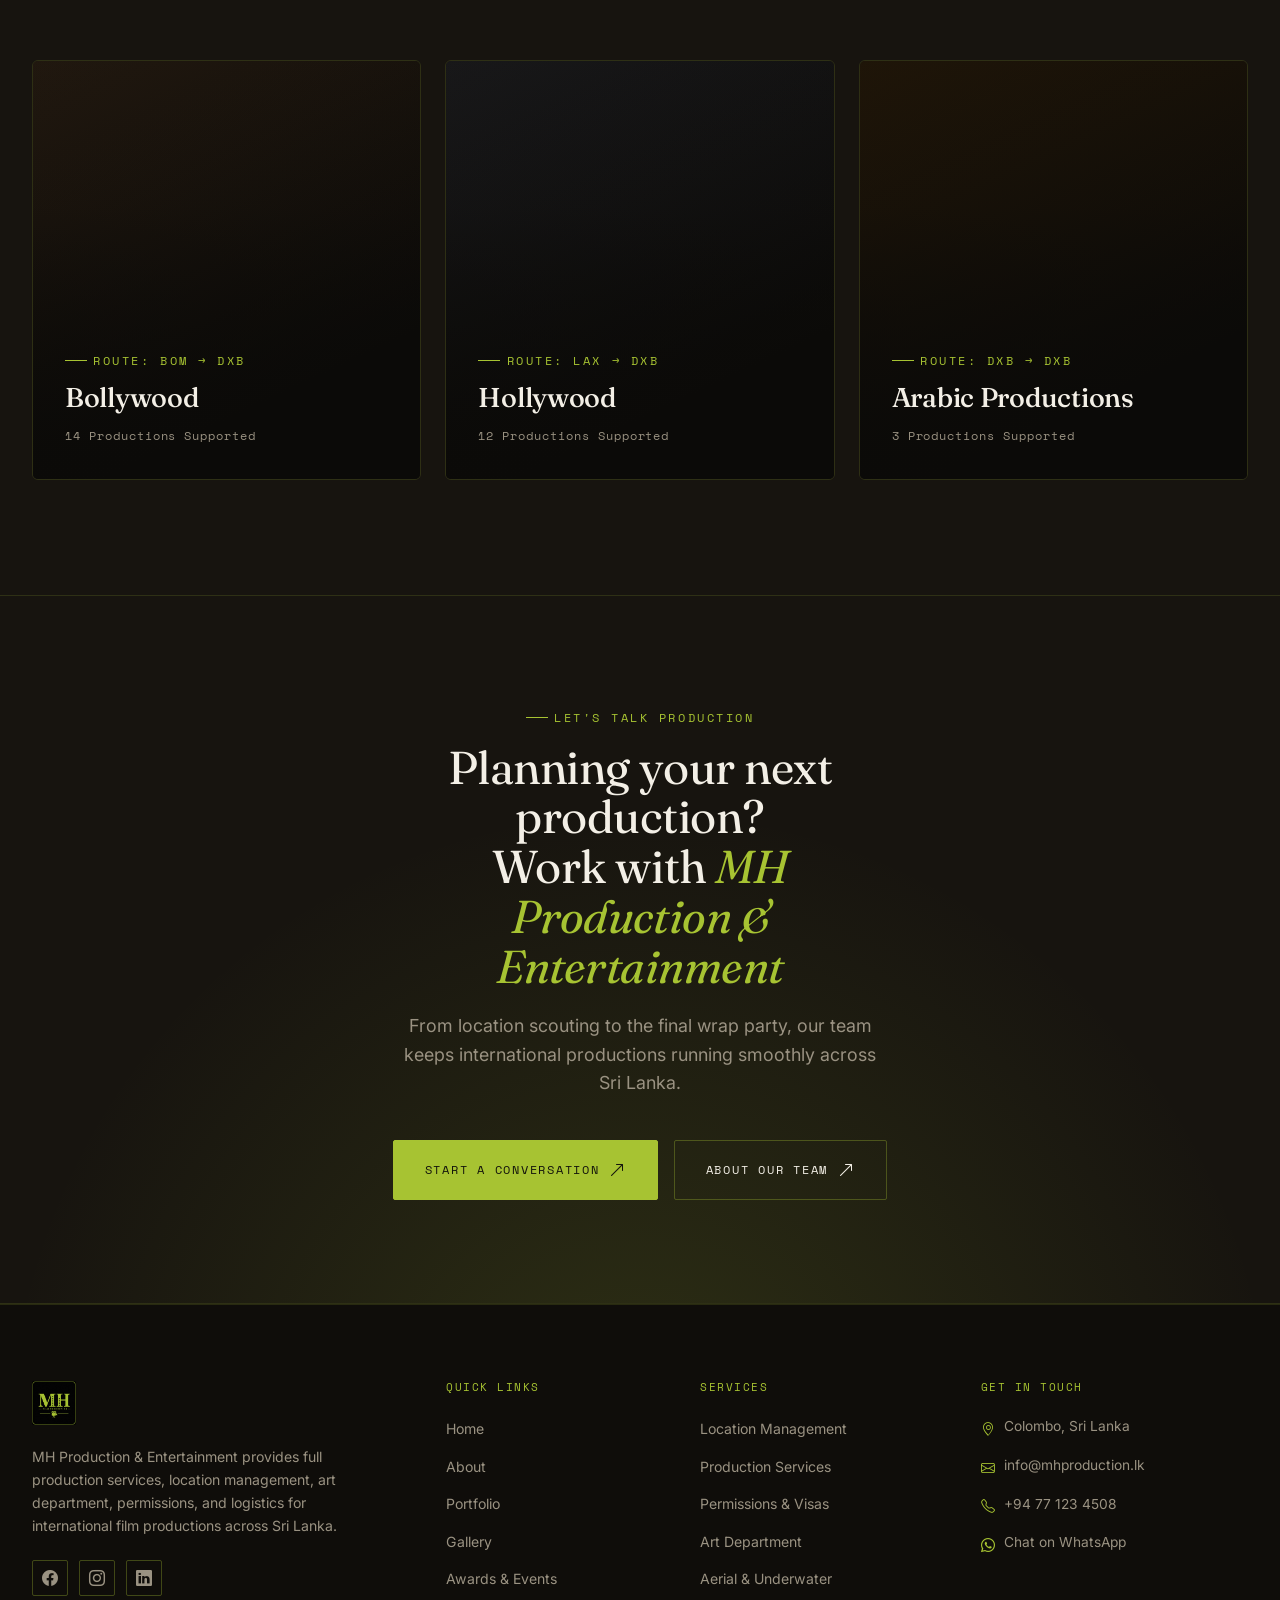
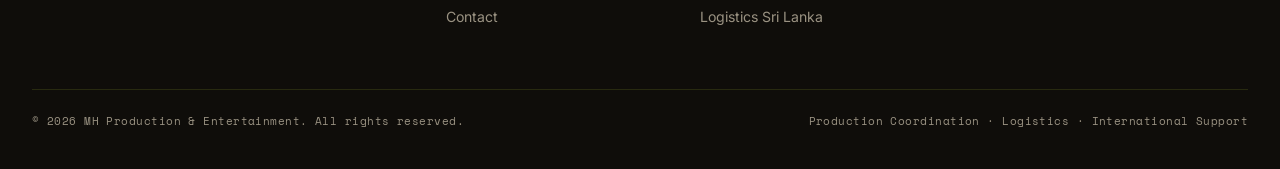
==== commit a836c366: "added new loading animation to the website, updated styles in style.css, and made minor adjustments " ====
--- a/index.html
+++ b/index.html
@@ -48,6 +48,33 @@
 
 </head>
 <body>
+  <!-- ============================= PAGE LOADER ============================= -->
+<div id="pageLoader" class="page-loader">
+  <div class="loader-content">
+
+    <img
+      src="assets/images/brand/logo.png"
+      alt="MH Production & Entertainment"
+      class="loader-logo"
+    >
+
+    <div class="loader-spinner">
+      <span></span>
+      <span></span>
+      <span></span>
+    </div>
+
+    <div class="loader-line">
+      <span></span>
+    </div>
+
+    <div class="loader-text">
+      <span>MH PRODUCTION</span>
+      <span>LOADING</span>
+    </div>
+
+  </div>
+</div>
 
 <!-- ============================= NAVBAR ============================= -->
 <header class="site-header">
--- a/assets/css/style.css
+++ b/assets/css/style.css
@@ -1,87 +1,76 @@
 /* =========================================================================
    MH PRODUCTION & ENTERTAINMENT
-   Stylesheet — "Production Manifest" design system
-   Dark luxury cinema theme built around the language of film logistics:
-   waybills, routing codes, boarding passes, customs stamps.
-   -------------------------------------------------------------------------
-   Contents
-   1.  Design tokens
-   2.  Reset & base
-   3.  Typography
-   4.  Layout helpers
-   5.  Buttons
-   6.  Navbar
-   7.  Hero
-   8.  Section chrome (eyebrows, dividers, glass cards)
-   9.  Home — intro / services preview / stats / featured / CTA
-   10. Manifest card (portfolio)
-   11. Page header (interior pages)
-   12. About page
-   13. Services page
-   14. Portfolio filters
-   15. Gallery
-   16. Awards timeline
-   17. Contact
-   18. Footer
-   19. Back to top + scroll reveal
-   20. Responsive
-   21. Accessibility
+   Unified Production Manifest Stylesheet
+   Dark luxury cinema theme built around film logistics UI.
    ========================================================================= */
 
 /* -------------------------------------------------------------------------
    1. DESIGN TOKENS
    ------------------------------------------------------------------------- */
-:root{
-  /* Colour */
-  --void:        #0B0A08;   /* primary background — warm near-black */
-  --void-soft:   #0F0D0A;
-  --charcoal:    #17140F;   /* alternate section background */
-  --charcoal-2:  #211C16;   /* card / glass base */
-  --charcoal-3:  #2A241C;   /* raised surfaces, hover */
-  --line:        rgba(201,162,75,0.16);
-  --line-strong: rgba(201,162,75,0.32);
-
-  --gold:        #C9A24B;   /* primary accent — antique gold */
-  --gold-bright: #E8C878;   /* hover / highlight */
-  --gold-dim:    #8A6F35;   /* deep gold for text on light */
-  --gold-ink:    #171208;   /* text set on gold backgrounds */
-
-  --ivory:       #F3EFE6;   /* primary text — warm white */
-  --stone:       #9A9282;   /* secondary / muted text */
-  --stone-dim:   #6B6455;   /* tertiary text, captions */
-
-  /* Type */
-  --font-display: 'Fraunces', 'Georgia', serif;
-  --font-body:    'Inter', -apple-system, 'Segoe UI', sans-serif;
-  --font-mono:    'Space Mono', 'Courier New', monospace;
-
-  /* Scale */
-  --fs-hero:   clamp(3rem, 8vw, 7.5rem);
-  --fs-h1:     clamp(2.4rem, 5vw, 4.2rem);
-  --fs-h2:     clamp(2rem, 3.6vw, 3.1rem);
-  --fs-h3:     clamp(1.4rem, 2.2vw, 1.9rem);
-  --fs-lead:   clamp(1.05rem, 1.4vw, 1.3rem);
-
-  /* Rhythm */
-  --gutter:    1.75rem;
-  --section-y: clamp(5rem, 9vw, 8.5rem);
-  --radius:    2px;         /* deliberately near-square — ledger, not app-UI */
-  --radius-lg: 6px;
+:root {
+  /* Colors */
+  --void:           #0B0A08;   /* Primary background — warm near-black */
+  --void-soft:      #0F0D0A;
+  --charcoal:       #17140F;   /* Alternate section background */
+  --charcoal-2:     #211C16;   /* Card / glass base */
+  --charcoal-3:     #2A241C;   /* Raised surfaces, hover */
+  --line:           rgba(167, 195, 50, 0.16);
+  --line-strong:    rgba(167, 195, 50, 0.32);
+
+  --accent:         #A7C332;   /* Primary accent — brand lime green */
+  --accent-bright:  #C6D87A;   /* Hover / highlight */
+  --accent-dim:     #5F7422;   /* Deep accent for muted use */
+  --accent-ink:     #14150C;   /* Dark text set on accent background */
+
+  /* Legacy aliases for backwards compatibility */
+  --gold:           var(--accent);
+  --gold-bright:    var(--accent-bright);
+  --gold-dim:       var(--accent-dim);
+  --gold-ink:       var(--accent-ink);
+
+  --ivory:          #F3EFE6;   /* Primary text — warm white */
+  --stone:          #9A9282;   /* Secondary / muted text */
+  --stone-dim:      #6B6455;   /* Tertiary text, captions */
+
+  /* Typography */
+  --font-display:   'Fraunces', 'Georgia', serif;
+  --font-body:      'Inter', -apple-system, 'Segoe UI', sans-serif;
+  --font-mono:      'Space Mono', 'Courier New', monospace;
+
+  /* Type Scale */
+  --fs-hero:        clamp(3rem, 8vw, 7.5rem);
+  --fs-h1:          clamp(2.4rem, 5vw, 4.2rem);
+  --fs-h2:          clamp(2rem, 3.6vw, 3.1rem);
+  --fs-h3:          clamp(1.4rem, 2.2vw, 1.9rem);
+  --fs-lead:        clamp(1.05rem, 1.4vw, 1.3rem);
+
+  /* Spacing & Geometry */
+  --gutter:         1.75rem;
+  --section-y:      clamp(5rem, 9vw, 8.5rem);
+  --radius:         2px;       /* Near-square ledger design */
+  --radius-lg:      6px;
 
   /* Motion */
-  --ease: cubic-bezier(.22,.61,.36,1);
-  --fast: .25s;
-  --slow: .7s;
+  --ease:           cubic-bezier(.22, .61, .36, 1);
+  --fast:           .25s;
+  --slow:           .7s;
 }
 
 /* -------------------------------------------------------------------------
    2. RESET & BASE
    ------------------------------------------------------------------------- */
-*, *::before, *::after{ box-sizing: border-box; }
-
-html{ scroll-behavior: smooth; }
-
-body{
+*, *::before, *::after {
+  box-sizing: border-box;
+}
+
+html {
+  min-height: 100%;
+  scroll-behavior: smooth;
+}
+
+body {
+  min-height: 100vh;
+  margin: 0;
   background: var(--void);
   color: var(--ivory);
   font-family: var(--font-body);
@@ -92,35 +81,48 @@
   overflow-x: hidden;
 }
 
-img{ max-width: 100%; display: block; }
-
-a{
+img {
+  max-width: 100%;
+  display: block;
+}
+
+a {
   color: inherit;
   text-decoration: none;
   transition: color var(--fast) var(--ease);
 }
 
-ul{ list-style: none; margin: 0; padding: 0; }
-
-button{ font-family: inherit; cursor: pointer; }
-
-::selection{ background: var(--gold); color: var(--gold-ink); }
-
-/* subtle film-grain wash over the whole page for a cinematic surface */
-body::before{
+ul {
+  list-style: none;
+  margin: 0;
+  padding: 0;
+}
+
+button {
+  font-family: inherit;
+  cursor: pointer;
+}
+
+::selection {
+  background: var(--accent);
+  color: var(--accent-ink);
+}
+
+/* Cinematic Film-Grain Overlay */
+body::before {
   content: "";
   position: fixed;
   inset: 0;
   z-index: 2000;
   pointer-events: none;
   opacity: .035;
-  background-image: url("data:image/svg+xml;utf8,<svg xmlns='http://www.w3.org/2000/svg' width='120' height='120'><filter id='n'><feTurbulence type='fractalNoise' baseFrequency='0.85' numOctaves='2' stitchTiles='stitch'/></filter><rect width='100%25' height='100%25' filter='url(%23n)'/></svg>");
+  background-image: url("data:image/svg+xml;utf8,<svg xmlns='http://www.w3.org/2000/svg' width='120' height='120'><filter id='n'><feTurbulence type='fractalNoise' baseFrequency='0.85' numOctaves='2' stitchTiles='stitch'/></filter><rect width='100%' height='100%' filter='url(%23n)'/></svg>");
 }
 
 /* -------------------------------------------------------------------------
    3. TYPOGRAPHY
    ------------------------------------------------------------------------- */
-h1, h2, h3, h4{
+h1, h2, h3, h4 {
   font-family: var(--font-display);
   color: var(--ivory);
   font-weight: 500;
@@ -129,30 +131,37 @@
   margin: 0;
 }
 
-h1{ font-size: var(--fs-h1); font-weight: 400; }
-h2{ font-size: var(--fs-h2); font-weight: 400; }
-h3{ font-size: var(--fs-h3); font-weight: 500; }
-
-p{ margin: 0 0 1rem; color: var(--stone); }
-p:last-child{ margin-bottom: 0; }
-
-.lead{
+h1 { font-size: var(--fs-h1); font-weight: 400; }
+h2 { font-size: var(--fs-h2); font-weight: 400; }
+h3 { font-size: var(--fs-h3); font-weight: 500; }
+
+p {
+  margin: 0 0 1rem;
+  color: var(--stone);
+}
+p:last-child {
+  margin-bottom: 0;
+}
+
+.lead {
   font-size: var(--fs-lead);
   color: var(--stone);
   font-weight: 400;
   line-height: 1.6;
 }
 
-em{ font-style: italic; color: var(--gold); }
-
-.serif-italic{
+em {
+  font-style: italic;
+  color: var(--accent);
+}
+
+.serif-italic {
   font-family: var(--font-display);
   font-style: italic;
   font-weight: 400;
 }
 
-/* utility / manifest style label — small tracked mono caps */
-.manifest-tag{
+.manifest-tag {
   display: inline-flex;
   align-items: center;
   gap: .55em;
@@ -160,35 +169,44 @@
   font-size: .72rem;
   letter-spacing: .22em;
   text-transform: uppercase;
-  color: var(--gold);
-}
-.manifest-tag::before{
+  color: var(--accent);
+}
+.manifest-tag::before {
   content: "";
   width: 22px;
   height: 1px;
-  background: var(--gold);
+  background: var(--accent);
   display: inline-block;
 }
 
-.text-stone{ color: var(--stone) !important; }
-.text-gold{ color: var(--gold) !important; }
+.text-stone { color: var(--stone) !important; }
+.text-gold,
+.text-accent { color: var(--accent) !important; }
 
 /* -------------------------------------------------------------------------
    4. LAYOUT HELPERS
    ------------------------------------------------------------------------- */
-.section{ padding: var(--section-y) 0; position: relative; }
-.section-charcoal{ background: var(--charcoal); }
-.section-void{ background: var(--void); }
-
-.section-head{
+.section {
+  padding: var(--section-y) 0;
+  position: relative;
+}
+.section-charcoal { background: var(--charcoal); }
+.section-void { background: var(--void); }
+
+.section-head {
   max-width: 640px;
   margin-bottom: clamp(2.5rem, 5vw, 4rem);
 }
-.section-head.center{ margin-left: auto; margin-right: auto; text-align: center; }
-
-.section-head h2{ margin-top: .9rem; }
-
-.hairline{
+.section-head.center {
+  margin-left: auto;
+  margin-right: auto;
+  text-align: center;
+}
+.section-head h2 {
+  margin-top: .9rem;
+}
+
+.hairline {
   height: 1px;
   width: 100%;
   background: var(--line);
@@ -196,12 +214,15 @@
   margin: 0;
 }
 
-.container{ max-width: 1240px; }
+.container {
+  max-width: 1240px;
+}
 
 /* -------------------------------------------------------------------------
    5. BUTTONS
    ------------------------------------------------------------------------- */
-.btn-mh{
+.btn-mh,
+.btn {
   display: inline-flex;
   align-items: center;
   gap: .6rem;
@@ -216,67 +237,83 @@
   white-space: nowrap;
 }
 
-.btn-mh-gold{
-  background: var(--gold);
-  color: var(--gold-ink);
-  border-color: var(--gold);
-}
-.btn-mh-gold:hover{
-  background: var(--gold-bright);
-  border-color: var(--gold-bright);
-  color: var(--gold-ink);
+.btn-mh-gold,
+.btn-primary {
+  background: var(--accent);
+  color: var(--accent-ink);
+  border-color: var(--accent);
+}
+
+.btn-mh-gold:hover,
+.btn-primary:hover {
+  background: var(--accent-bright);
+  border-color: var(--accent-bright);
+  color: var(--accent-ink);
   transform: translateY(-2px);
 }
 
-.btn-mh-ghost{
+.btn-mh-ghost,
+.btn-secondary {
   background: transparent;
   color: var(--ivory);
   border-color: var(--line-strong);
 }
-.btn-mh-ghost:hover{
-  border-color: var(--gold);
-  color: var(--gold);
+
+.btn-mh-ghost:hover,
+.btn-secondary:hover {
+  border-color: var(--accent);
+  color: var(--accent);
   transform: translateY(-2px);
 }
 
-.btn-mh i{ font-size: 1rem; }
-
-/* -------------------------------------------------------------------------
-   6. NAVBAR
-   ------------------------------------------------------------------------- */
-#mainNav{
+.btn-mh i,
+.btn i {
+  font-size: 1rem;
+}
+
+/* -------------------------------------------------------------------------
+   6. NAVBAR & TOPBAR
+   ------------------------------------------------------------------------- */
+#mainNav {
   padding: 1.4rem 0;
   background: transparent;
   border-bottom: 1px solid transparent;
   transition: all var(--fast) var(--ease);
 }
-#mainNav.is-scrolled{
+#mainNav.is-scrolled {
   padding: .9rem 0;
-  background: rgba(11,10,8,0.86);
+  background: rgba(11, 10, 8, 0.86);
   backdrop-filter: blur(14px);
   -webkit-backdrop-filter: blur(14px);
   border-bottom: 1px solid var(--line);
 }
 
-.navbar-brand{
+.navbar-brand,
+.brand {
   display: flex;
   align-items: center;
   gap: .8rem;
 }
-.navbar-brand .brand-mark{
-  font-family: var(--font-display);
-  font-size: 1.5rem;
-  font-weight: 600;
-  color: var(--gold-ink);
-  background: var(--gold);
-  width: 42px;
-  height: 42px;
+
+.navbar-brand .brand-mark,
+.brand-mark {
+  width: 44px;
+  height: 44px;
   display: flex;
   align-items: center;
   justify-content: center;
+  background: var(--accent);
+  color: var(--accent-ink);
+  font-family: var(--font-display);
+  font-size: 1.4rem;
+  font-weight: 600;
   border-radius: var(--radius);
-}
-.navbar-brand .brand-wordmark{
+  object-fit: cover;
+  flex-shrink: 0;
+}
+
+.navbar-brand .brand-wordmark,
+.brand-name {
   display: flex;
   flex-direction: column;
   line-height: 1.1;
@@ -285,16 +322,18 @@
   color: var(--ivory);
   letter-spacing: .01em;
 }
-.navbar-brand .brand-wordmark small{
+
+.navbar-brand .brand-wordmark small,
+.brand-name small {
   font-family: var(--font-mono);
   font-size: .6rem;
   letter-spacing: .24em;
   text-transform: uppercase;
-  color: var(--gold);
+  color: var(--accent);
   margin-top: .2rem;
 }
 
-.navbar-nav .nav-link{
+.navbar-nav .nav-link {
   font-family: var(--font-mono);
   font-size: .74rem;
   letter-spacing: .14em;
@@ -303,62 +342,97 @@
   padding: .6rem 1.05rem !important;
   position: relative;
 }
+
 .navbar-nav .nav-link:hover,
-.navbar-nav .nav-link.active{
+.navbar-nav .nav-link.active {
   color: var(--ivory);
 }
-.navbar-nav .nav-link.active::after{
+
+.navbar-nav .nav-link.active::after {
   content: "";
   position: absolute;
   left: 1.05rem;
   right: 1.05rem;
   bottom: .1rem;
   height: 1px;
-  background: var(--gold);
-}
-.navbar-nav .nav-link.btn-nav-contact{
+  background: var(--accent);
+}
+
+.navbar-nav .nav-link.btn-nav-contact {
   border: 1px solid var(--line-strong);
   border-radius: var(--radius);
-  color: var(--gold);
+  color: var(--accent);
   margin-left: .4rem;
 }
-.navbar-nav .nav-link.btn-nav-contact:hover{
-  background: var(--gold);
-  color: var(--gold-ink);
-  border-color: var(--gold);
-}
-
-.navbar-toggler{
+
+.navbar-nav .nav-link.btn-nav-contact:hover {
+  background: var(--accent);
+  color: var(--accent-ink);
+  border-color: var(--accent);
+}
+
+.navbar-toggler {
   border: 1px solid var(--line-strong);
   border-radius: var(--radius);
   padding: .5rem .6rem;
   background: transparent;
 }
-.navbar-toggler:focus{ box-shadow: none; }
-.toggler-bar{
+.navbar-toggler:focus { box-shadow: none; }
+
+.toggler-bar {
   display: block;
   width: 20px;
   height: 1px;
-  background: var(--gold);
+  background: var(--accent);
   margin: 4px 0;
 }
 
-@media (max-width: 991.98px){
-  .navbar-collapse{
+.topbar {
+  position: relative;
+  z-index: 5;
+  width: 100%;
+  padding: 1.5rem clamp(1.25rem, 5vw, 4rem);
+  display: flex;
+  align-items: center;
+  justify-content: space-between;
+  border-bottom: 1px solid var(--line);
+}
+
+.status {
+  color: var(--stone);
+  font-family: var(--font-mono);
+  font-size: .65rem;
+  letter-spacing: .15em;
+  text-transform: uppercase;
+}
+
+.status::before {
+  content: "";
+  display: inline-block;
+  width: 6px;
+  height: 6px;
+  margin-right: .6rem;
+  background: var(--accent);
+  border-radius: 50%;
+  box-shadow: 0 0 12px rgba(167, 195, 50, .6);
+}
+
+@media (max-width: 991.98px) {
+  .navbar-collapse {
     background: var(--charcoal);
     border: 1px solid var(--line);
     border-radius: var(--radius-lg);
     margin-top: 1rem;
     padding: .5rem 1rem;
   }
-  .navbar-nav .nav-link.active::after{ display: none; }
-  .navbar-nav .nav-link.btn-nav-contact{ margin: .5rem 0; display: inline-block; }
+  .navbar-nav .nav-link.active::after { display: none; }
+  .navbar-nav .nav-link.btn-nav-contact { margin: .5rem 0; display: inline-block; }
 }
 
 /* -------------------------------------------------------------------------
    7. HERO
    ------------------------------------------------------------------------- */
-.hero{
+.hero {
   position: relative;
   min-height: 100vh;
   display: flex;
@@ -367,26 +441,29 @@
   background: radial-gradient(ellipse at 30% 0%, #1c1710 0%, var(--void) 62%);
 }
 
-.hero-media{
+.hero-media {
   position: absolute;
   inset: 0;
   z-index: 0;
 }
+
 .hero-media video,
-.hero-media .hero-fallback{
+.hero-media .hero-fallback {
   width: 100%;
   height: 100%;
   object-fit: cover;
   position: absolute;
   inset: 0;
 }
-.hero-media .hero-fallback{
+
+.hero-media .hero-fallback {
   background:
     linear-gradient(180deg, rgba(11,10,8,.35) 0%, rgba(11,10,8,.55) 55%, var(--void) 100%),
     repeating-linear-gradient(115deg, #17140f 0 2px, #1c170f 2px 4px),
     linear-gradient(120deg, #1a1610, #0b0a08 70%);
 }
-.hero::after{
+
+.hero::after {
   content: "";
   position: absolute;
   inset: 0;
@@ -394,7 +471,7 @@
   background: linear-gradient(180deg, rgba(11,10,8,.2) 0%, rgba(11,10,8,.35) 40%, var(--void) 100%);
 }
 
-.hero-inner{
+.hero-inner {
   position: relative;
   z-index: 2;
   width: 100%;
@@ -402,12 +479,12 @@
   padding-top: 9rem;
 }
 
-.hero-manifest{
+.hero-manifest {
   font-family: var(--font-mono);
   font-size: .74rem;
   letter-spacing: .18em;
   text-transform: uppercase;
-  color: var(--gold);
+  color: var(--accent);
   display: flex;
   flex-wrap: wrap;
   gap: 0 2rem;
@@ -416,36 +493,37 @@
   padding: .85rem 0;
   margin-bottom: 2.2rem;
 }
-.hero-manifest span{ color: var(--stone); }
-.hero-manifest strong{ color: var(--ivory); font-weight: 500; }
-
-.hero h1{
+
+.hero-manifest span { color: var(--stone); }
+.hero-manifest strong { color: var(--ivory); font-weight: 500; }
+
+.hero h1 {
   font-size: var(--fs-hero);
   font-weight: 400;
   color: var(--ivory);
   max-width: 15ch;
 }
 
-.hero .lead{
+.hero .lead {
   max-width: 46ch;
   margin-top: 1.6rem;
   font-size: clamp(1.05rem, 1.6vw, 1.25rem);
 }
 
-.hero-desc{
+.hero-desc {
   max-width: 56ch;
   color: var(--stone);
   margin-top: 1rem;
 }
 
-.hero-actions{
+.hero-actions {
   display: flex;
   flex-wrap: wrap;
   gap: 1rem;
   margin-top: 2.6rem;
 }
 
-.hero-scroll{
+.hero-scroll {
   position: absolute;
   right: clamp(1.5rem, 4vw, 4rem);
   bottom: 2.5rem;
@@ -460,16 +538,17 @@
   color: var(--stone);
   writing-mode: vertical-rl;
 }
-.hero-scroll .line{
+
+.hero-scroll .line {
   width: 1px;
   height: 60px;
-  background: linear-gradient(var(--gold), transparent);
-}
-
-/* -------------------------------------------------------------------------
-   8. SECTION CHROME — glass cards
-   ------------------------------------------------------------------------- */
-.glass-card{
+  background: linear-gradient(var(--accent), transparent);
+}
+
+/* -------------------------------------------------------------------------
+   8. SECTION CHROME — GLASS CARDS
+   ------------------------------------------------------------------------- */
+.glass-card {
   background: linear-gradient(160deg, rgba(33,28,22,.75), rgba(23,20,15,.6));
   border: 1px solid var(--line);
   border-radius: var(--radius-lg);
@@ -477,7 +556,8 @@
   -webkit-backdrop-filter: blur(6px);
   transition: border-color var(--fast) var(--ease), transform var(--fast) var(--ease);
 }
-.glass-card:hover{
+
+.glass-card:hover {
   border-color: var(--line-strong);
   transform: translateY(-4px);
 }
@@ -487,33 +567,37 @@
    ------------------------------------------------------------------------- */
 
 /* Intro */
-.intro-grid{
+.intro-grid {
   display: grid;
   grid-template-columns: .9fr 1.4fr;
   gap: clamp(2rem, 6vw, 5rem);
   align-items: start;
 }
-.intro-grid .intro-quote{
+
+.intro-grid .intro-quote {
   font-family: var(--font-display);
   font-style: italic;
   font-size: clamp(1.5rem, 2.4vw, 2.1rem);
   color: var(--ivory);
   line-height: 1.35;
 }
-.intro-stats-inline{
+
+.intro-stats-inline {
   display: flex;
   gap: 2.5rem;
   margin-top: 2rem;
   padding-top: 1.6rem;
   border-top: 1px solid var(--line);
 }
-.intro-stats-inline .num{
+
+.intro-stats-inline .num {
   font-family: var(--font-display);
   font-size: 1.8rem;
-  color: var(--gold);
+  color: var(--accent);
   display: block;
 }
-.intro-stats-inline .label{
+
+.intro-stats-inline .label {
   font-family: var(--font-mono);
   font-size: .65rem;
   letter-spacing: .12em;
@@ -521,12 +605,13 @@
   color: var(--stone-dim);
 }
 
-/* Services preview */
-.service-card{
+/* Services Preview */
+.service-card {
   padding: 2.3rem 2rem;
   height: 100%;
 }
-.service-card .icon{
+
+.service-card .icon {
   width: 52px;
   height: 52px;
   display: flex;
@@ -534,11 +619,12 @@
   justify-content: center;
   border: 1px solid var(--line-strong);
   border-radius: var(--radius);
-  color: var(--gold);
+  color: var(--accent);
   font-size: 1.4rem;
   margin-bottom: 1.6rem;
 }
-.service-card .index{
+
+.service-card .index {
   font-family: var(--font-mono);
   font-size: .7rem;
   color: var(--stone-dim);
@@ -546,31 +632,36 @@
   margin-bottom: .9rem;
   display: block;
 }
-.service-card h3{ margin-bottom: .7rem; font-size: 1.25rem; }
-.service-card p{ font-size: .93rem; margin-bottom: 0; }
-
-/* Stats / counters */
-.stats-strip{
+
+.service-card h3 { margin-bottom: .7rem; font-size: 1.25rem; }
+.service-card p { font-size: .93rem; margin-bottom: 0; }
+
+/* Stats & Counters */
+.stats-strip {
   border-top: 1px solid var(--line);
   border-bottom: 1px solid var(--line);
 }
-.stat-block{
+
+.stat-block {
   padding: clamp(2.2rem, 4vw, 3.2rem) 1rem;
   text-align: center;
   border-left: 1px solid var(--line);
 }
-.stat-block:first-child{ border-left: 0; }
-.stat-num{
+
+.stat-block:first-child { border-left: 0; }
+
+.stat-num {
   font-family: var(--font-display);
   font-size: clamp(2.6rem, 5vw, 4rem);
-  color: var(--gold);
+  color: var(--accent);
   line-height: 1;
   display: flex;
   align-items: baseline;
   justify-content: center;
   gap: .15rem;
 }
-.stat-label{
+
+.stat-label {
   font-family: var(--font-mono);
   font-size: .68rem;
   letter-spacing: .14em;
@@ -579,8 +670,8 @@
   margin-top: .9rem;
 }
 
-/* Featured productions (industries) */
-.industry-card{
+/* Featured Productions (Industries) */
+.industry-card {
   position: relative;
   height: 420px;
   border-radius: var(--radius-lg);
@@ -589,36 +680,43 @@
   display: flex;
   align-items: flex-end;
 }
-.industry-card .backdrop{
+
+.industry-card .backdrop {
   position: absolute;
   inset: 0;
   transition: transform var(--slow) var(--ease);
 }
-.industry-card:hover .backdrop{ transform: scale(1.06); }
-.industry-card.bollywood .backdrop{ background: linear-gradient(155deg,#241a10,#0b0a08 75%); }
-.industry-card.hollywood .backdrop{ background: linear-gradient(155deg,#1a1a1c,#0b0a08 75%); }
-.industry-card.arabic .backdrop{ background: linear-gradient(155deg,#221708,#0b0a08 75%); }
-.industry-card::after{
+
+.industry-card:hover .backdrop { transform: scale(1.06); }
+.industry-card.bollywood .backdrop { background: linear-gradient(155deg, #241a10, #0b0a08 75%); }
+.industry-card.hollywood .backdrop { background: linear-gradient(155deg, #1a1a1c, #0b0a08 75%); }
+.industry-card.arabic .backdrop { background: linear-gradient(155deg, #221708, #0b0a08 75%); }
+
+.industry-card::after {
   content: "";
-  position: absolute; inset: 0;
+  position: absolute;
+  inset: 0;
   background: linear-gradient(0deg, rgba(11,10,8,.92) 5%, rgba(11,10,8,.15) 65%);
 }
-.industry-card .content{
+
+.industry-card .content {
   position: relative;
   z-index: 2;
   padding: 2rem;
 }
-.industry-card .manifest-tag{ margin-bottom: .8rem; }
-.industry-card h3{ font-size: 1.7rem; margin-bottom: .5rem; }
-.industry-card .count{
+
+.industry-card .manifest-tag { margin-bottom: .8rem; }
+.industry-card h3 { font-size: 1.7rem; margin-bottom: .5rem; }
+
+.industry-card .count {
   font-family: var(--font-mono);
   font-size: .75rem;
   color: var(--stone);
   letter-spacing: .08em;
 }
 
-/* CTA band */
-.cta-band{
+/* CTA Band */
+.cta-band {
   position: relative;
   padding: clamp(4rem, 8vw, 7rem) 0;
   text-align: center;
@@ -627,24 +725,27 @@
   border-bottom: 1px solid var(--line);
   overflow: hidden;
 }
-.cta-band::before{
+
+.cta-band::before {
   content: "";
   position: absolute;
   inset: 0;
-  background: radial-gradient(circle at 50% 120%, rgba(201,162,75,.16), transparent 60%);
-}
-.cta-band h2{
+  background: radial-gradient(circle at 50% 120%, rgba(167, 195, 50, .16), transparent 60%);
+}
+
+.cta-band h2 {
   position: relative;
   max-width: 16ch;
   margin: 0 auto;
 }
-.cta-band .lead{ max-width: 44ch; margin: 1.3rem auto 2.4rem; position: relative; }
-.cta-band .hero-actions{ justify-content: center; position: relative; }
-
-/* -------------------------------------------------------------------------
-   10. MANIFEST CARD — portfolio movie card
-   ------------------------------------------------------------------------- */
-.manifest-card{
+
+.cta-band .lead { max-width: 44ch; margin: 1.3rem auto 2.4rem; position: relative; }
+.cta-band .hero-actions { justify-content: center; position: relative; }
+
+/* -------------------------------------------------------------------------
+   10. MANIFEST CARD (PORTFOLIO)
+   ------------------------------------------------------------------------- */
+.manifest-card {
   border: 1px solid var(--line);
   border-radius: var(--radius-lg);
   overflow: hidden;
@@ -654,12 +755,13 @@
   flex-direction: column;
   transition: transform var(--fast) var(--ease), border-color var(--fast) var(--ease);
 }
-.manifest-card:hover{
+
+.manifest-card:hover {
   transform: translateY(-6px);
   border-color: var(--line-strong);
 }
 
-.manifest-card .poster{
+.manifest-card .poster {
   position: relative;
   aspect-ratio: 2 / 3;
   overflow: hidden;
@@ -667,29 +769,31 @@
   align-items: center;
   justify-content: center;
   background:
-    repeating-linear-gradient(135deg, rgba(201,162,75,.05) 0 2px, transparent 2px 14px),
+    repeating-linear-gradient(135deg, rgba(167, 195, 50, .05) 0 2px, transparent 2px 14px),
     linear-gradient(160deg, var(--charcoal-3), var(--void-soft));
 }
-.manifest-card .poster i{
+
+.manifest-card .poster i {
   font-size: 2.4rem;
   color: var(--line-strong);
 }
-.manifest-card .poster .stamp{
+
+.manifest-card .poster .stamp {
   position: absolute;
   top: .9rem;
   right: .9rem;
   font-family: var(--font-mono);
   font-size: .62rem;
   letter-spacing: .1em;
-  color: var(--gold);
+  color: var(--accent);
   border: 1px solid var(--line-strong);
   padding: .25rem .5rem;
   border-radius: var(--radius);
   text-transform: uppercase;
-  background: rgba(11,10,8,.55);
-}
-
-.manifest-card .route{
+  background: rgba(11, 10, 8, .55);
+}
+
+.manifest-card .route {
   font-family: var(--font-mono);
   font-size: .66rem;
   letter-spacing: .1em;
@@ -700,15 +804,17 @@
   justify-content: space-between;
   background: var(--void-soft);
 }
-.manifest-card .route .dest{ color: var(--gold); }
-
-.manifest-card .info{
+
+.manifest-card .route .dest { color: var(--accent); }
+
+.manifest-card .info {
   padding: 1.1rem 1.1rem 1.3rem;
   flex: 1;
   display: flex;
   flex-direction: column;
 }
-.manifest-card .info h4{
+
+.manifest-card .info h4 {
   font-family: var(--font-display);
   font-size: 1.08rem;
   color: var(--ivory);
@@ -716,7 +822,8 @@
   margin-bottom: .5rem;
   line-height: 1.25;
 }
-.manifest-card .info .role{
+
+.manifest-card .info .role {
   font-family: var(--font-mono);
   font-size: .68rem;
   letter-spacing: .06em;
@@ -725,14 +832,15 @@
   padding-top: .7rem;
 }
 
-/* portfolio filter bar */
-.filter-bar{
+/* Portfolio Filter Bar */
+.filter-bar {
   display: flex;
   flex-wrap: wrap;
   gap: .7rem;
   margin-bottom: 3rem;
 }
-.filter-btn{
+
+.filter-btn {
   font-family: var(--font-mono);
   font-size: .72rem;
   letter-spacing: .1em;
@@ -744,23 +852,24 @@
   color: var(--stone);
   transition: all var(--fast) var(--ease);
 }
-.filter-btn:hover{ color: var(--ivory); border-color: var(--gold); }
-.filter-btn.active{
-  background: var(--gold);
-  color: var(--gold-ink);
-  border-color: var(--gold);
-}
-
-.portfolio-section-title{
+
+.filter-btn:hover { color: var(--ivory); border-color: var(--accent); }
+.filter-btn.active {
+  background: var(--accent);
+  color: var(--accent-ink);
+  border-color: var(--accent);
+}
+
+.portfolio-section-title {
   display: flex;
   align-items: center;
   gap: 1.2rem;
   margin: 4rem 0 2rem;
 }
-.portfolio-section-title:first-of-type{ margin-top: 0; }
-.portfolio-section-title h3{ white-space: nowrap; font-size: 1.6rem; }
-.portfolio-section-title .rule{ height: 1px; width: 100%; background: var(--line); }
-.portfolio-section-title .count{
+.portfolio-section-title:first-of-type { margin-top: 0; }
+.portfolio-section-title h3 { white-space: nowrap; font-size: 1.6rem; }
+.portfolio-section-title .rule { height: 1px; width: 100%; background: var(--line); }
+.portfolio-section-title .count {
   font-family: var(--font-mono);
   font-size: .7rem;
   color: var(--stone-dim);
@@ -768,16 +877,17 @@
 }
 
 /* -------------------------------------------------------------------------
-   11. PAGE HEADER — interior pages
-   ------------------------------------------------------------------------- */
-.page-header{
+   11. PAGE HEADER (INTERIOR PAGES)
+   ------------------------------------------------------------------------- */
+.page-header {
   position: relative;
   padding: 10.5rem 0 4.5rem;
   background: radial-gradient(ellipse at 20% 0%, #1c1710 0%, var(--void) 65%);
   border-bottom: 1px solid var(--line);
   overflow: hidden;
 }
-.page-header::before{
+
+.page-header::before {
   content: "";
   position: absolute;
   inset: 0;
@@ -785,10 +895,12 @@
   background-image: repeating-linear-gradient(90deg, var(--line) 0 1px, transparent 1px 120px);
   mask-image: linear-gradient(180deg, transparent, #000 40%, transparent);
 }
-.page-header .manifest-tag{ margin-bottom: 1.1rem; }
-.page-header h1{ font-size: clamp(2.4rem, 5.5vw, 4.2rem); max-width: 18ch; }
-.page-header .lead{ max-width: 54ch; margin-top: 1.2rem; }
-.breadcrumb-manifest{
+
+.page-header .manifest-tag { margin-bottom: 1.1rem; }
+.page-header h1 { font-size: clamp(2.4rem, 5.5vw, 4.2rem); max-width: 18ch; }
+.page-header .lead { max-width: 54ch; margin-top: 1.2rem; }
+
+.breadcrumb-manifest {
   position: relative;
   font-family: var(--font-mono);
   font-size: .68rem;
@@ -799,74 +911,81 @@
   display: flex;
   gap: .5rem;
 }
-.breadcrumb-manifest a{ color: var(--stone); }
-.breadcrumb-manifest a:hover{ color: var(--gold); }
-.breadcrumb-manifest .current{ color: var(--gold); }
+
+.breadcrumb-manifest a { color: var(--stone); }
+.breadcrumb-manifest a:hover { color: var(--accent); }
+.breadcrumb-manifest .current { color: var(--accent); }
 
 /* -------------------------------------------------------------------------
    12. ABOUT PAGE
    ------------------------------------------------------------------------- */
-.about-story-grid{
+.about-story-grid {
   display: grid;
   grid-template-columns: 1fr 1fr;
   gap: clamp(2rem, 6vw, 5rem);
   align-items: center;
 }
-.about-visual{
+
+.about-visual {
   aspect-ratio: 4/5;
   border-radius: var(--radius-lg);
   border: 1px solid var(--line);
   background:
-    repeating-linear-gradient(135deg, rgba(201,162,75,.06) 0 2px, transparent 2px 16px),
+    repeating-linear-gradient(135deg, rgba(167, 195, 50, .06) 0 2px, transparent 2px 16px),
     linear-gradient(160deg, var(--charcoal-3), var(--void-soft));
   display: flex;
   align-items: center;
   justify-content: center;
   position: relative;
 }
-.about-visual i{ font-size: 3.5rem; color: var(--line-strong); }
-.about-visual .corner-tag{
+
+.about-visual i { font-size: 3.5rem; color: var(--line-strong); }
+
+.about-visual .corner-tag {
   position: absolute;
   bottom: 1.2rem;
   left: 1.2rem;
   font-family: var(--font-mono);
   font-size: .65rem;
   letter-spacing: .1em;
-  color: var(--gold);
-  text-transform: uppercase;
-}
-
-.mv-grid{
+  color: var(--accent);
+  text-transform: uppercase;
+}
+
+.mv-grid {
   display: grid;
   grid-template-columns: repeat(2, 1fr);
   gap: 1.5rem;
 }
-.mv-card{ padding: 2.2rem; }
-.mv-card .manifest-tag{ margin-bottom: 1rem; }
-.mv-card p{ font-size: .95rem; }
-
-.why-list{
+.mv-card { padding: 2.2rem; }
+.mv-card .manifest-tag { margin-bottom: 1rem; }
+.mv-card p { font-size: .95rem; }
+
+.why-list {
   display: grid;
   grid-template-columns: repeat(2, 1fr);
   gap: 1.25rem;
 }
-.why-item{
+
+.why-item {
   display: flex;
   gap: 1.1rem;
   padding: 1.6rem;
   border: 1px solid var(--line);
   border-radius: var(--radius-lg);
 }
-.why-item i{
-  color: var(--gold);
+
+.why-item i {
+  color: var(--accent);
   font-size: 1.3rem;
   flex-shrink: 0;
   margin-top: .15rem;
 }
-.why-item h4{ font-size: 1rem; margin-bottom: .35rem; font-family: var(--font-body); font-weight: 600; letter-spacing: .01em; }
-.why-item p{ font-size: .88rem; margin: 0; }
-
-.exp-strip{
+
+.why-item h4 { font-size: 1rem; margin-bottom: .35rem; font-family: var(--font-body); font-weight: 600; letter-spacing: .01em; }
+.why-item p { font-size: .88rem; margin: 0; }
+
+.exp-strip {
   display: flex;
   flex-wrap: wrap;
   gap: 0;
@@ -874,45 +993,55 @@
   border-radius: var(--radius-lg);
   overflow: hidden;
 }
-.exp-strip .exp-item{
+
+.exp-strip .exp-item {
   flex: 1 1 220px;
   padding: 2rem;
   border-left: 1px solid var(--line);
 }
-.exp-strip .exp-item:first-child{ border-left: 0; }
-.exp-strip .exp-item .stat-num{ font-size: 2.2rem; }
+
+.exp-strip .exp-item:first-child { border-left: 0; }
+.exp-strip .exp-item .stat-num { font-size: 2.2rem; }
 
 /* -------------------------------------------------------------------------
    13. SERVICES PAGE
    ------------------------------------------------------------------------- */
-.service-detail-card{
+.service-detail-card {
   padding: 2.4rem;
   height: 100%;
   position: relative;
 }
-.service-detail-card .top-row{
+
+.service-detail-card .top-row {
   display: flex;
   justify-content: space-between;
   align-items: flex-start;
   margin-bottom: 1.8rem;
 }
-.service-detail-card .icon{
-  width: 56px; height: 56px;
+
+.service-detail-card .icon {
+  width: 56px;
+  height: 56px;
   border: 1px solid var(--line-strong);
   border-radius: var(--radius);
-  display: flex; align-items: center; justify-content: center;
-  color: var(--gold);
+  display: flex;
+  align-items: center;
+  justify-content: center;
+  color: var(--accent);
   font-size: 1.5rem;
 }
-.service-detail-card .code{
+
+.service-detail-card .code {
   font-family: var(--font-mono);
   font-size: .7rem;
   color: var(--stone-dim);
   letter-spacing: .1em;
 }
-.service-detail-card h3{ font-size: 1.3rem; margin-bottom: .8rem; }
-.service-detail-card p{ font-size: .92rem; }
-.service-detail-card .tags{
+
+.service-detail-card h3 { font-size: 1.3rem; margin-bottom: .8rem; }
+.service-detail-card p { font-size: .92rem; }
+
+.service-detail-card .tags {
   display: flex;
   flex-wrap: wrap;
   gap: .5rem;
@@ -920,7 +1049,8 @@
   padding-top: 1.2rem;
   border-top: 1px solid var(--line);
 }
-.service-detail-card .tags span{
+
+.service-detail-card .tags span {
   font-family: var(--font-mono);
   font-size: .62rem;
   letter-spacing: .06em;
@@ -931,30 +1061,33 @@
   border-radius: var(--radius);
 }
 
-.process-strip{
+.process-strip {
   display: grid;
   grid-template-columns: repeat(4, 1fr);
   gap: 1.5rem;
   margin-top: 1rem;
 }
-.process-step{
+
+.process-step {
   padding: 1.8rem 1.5rem;
-  border-top: 2px solid var(--gold);
+  border-top: 2px solid var(--accent);
   background: var(--charcoal-2);
 }
-.process-step .step-num{
-  font-family: var(--font-mono);
-  color: var(--gold);
+
+.process-step .step-num {
+  font-family: var(--font-mono);
+  color: var(--accent);
   font-size: .78rem;
   letter-spacing: .1em;
 }
-.process-step h4{ font-size: 1rem; margin: .8rem 0 .5rem; font-family: var(--font-body); font-weight: 600; }
-.process-step p{ font-size: .85rem; margin: 0; }
+
+.process-step h4 { font-size: 1rem; margin: .8rem 0 .5rem; font-family: var(--font-body); font-weight: 600; }
+.process-step p { font-size: .85rem; margin: 0; }
 
 /* -------------------------------------------------------------------------
    15. GALLERY
    ------------------------------------------------------------------------- */
-.gallery-item{
+.gallery-item {
   position: relative;
   border-radius: var(--radius-lg);
   overflow: hidden;
@@ -964,14 +1097,16 @@
   align-items: center;
   justify-content: center;
   background:
-    repeating-linear-gradient(135deg, rgba(201,162,75,.05) 0 2px, transparent 2px 14px),
+    repeating-linear-gradient(135deg, rgba(167, 195, 50, .05) 0 2px, transparent 2px 14px),
     linear-gradient(160deg, var(--charcoal-3), var(--void-soft));
   cursor: pointer;
 }
-.gallery-item.tall{ aspect-ratio: 4/5; }
-.gallery-item i{ font-size: 2rem; color: var(--line-strong); transition: color var(--fast); }
-.gallery-item:hover i{ color: var(--gold); }
-.gallery-item .g-caption{
+
+.gallery-item.tall { aspect-ratio: 4/5; }
+.gallery-item i { font-size: 2rem; color: var(--line-strong); transition: color var(--fast); }
+.gallery-item:hover i { color: var(--accent); }
+
+.gallery-item .g-caption {
   position: absolute;
   left: 0; right: 0; bottom: 0;
   padding: 1rem 1.1rem;
@@ -980,27 +1115,31 @@
   opacity: 0;
   transition: all var(--fast) var(--ease);
 }
-.gallery-item:hover .g-caption{ transform: translateY(0); opacity: 1; }
-.gallery-item .g-caption .cat{
+
+.gallery-item:hover .g-caption { transform: translateY(0); opacity: 1; }
+
+.gallery-item .g-caption .cat {
   font-family: var(--font-mono);
   font-size: .6rem;
   letter-spacing: .1em;
   text-transform: uppercase;
-  color: var(--gold);
+  color: var(--accent);
   display: block;
   margin-bottom: .2rem;
 }
-.gallery-item .g-caption .title{ font-size: .85rem; color: var(--ivory); }
+
+.gallery-item .g-caption .title { font-size: .85rem; color: var(--ivory); }
 
 /* -------------------------------------------------------------------------
    16. AWARDS TIMELINE
    ------------------------------------------------------------------------- */
-.timeline{
+.timeline {
   position: relative;
   max-width: 880px;
   margin: 0 auto;
 }
-.timeline::before{
+
+.timeline::before {
   content: "";
   position: absolute;
   left: 18px;
@@ -1009,12 +1148,15 @@
   width: 1px;
   background: linear-gradient(var(--line-strong), var(--line-strong) 90%, transparent);
 }
-.timeline-item{
+
+.timeline-item {
   position: relative;
   padding: 0 0 3.2rem 3.2rem;
 }
-.timeline-item:last-child{ padding-bottom: 0; }
-.timeline-item .dot{
+
+.timeline-item:last-child { padding-bottom: 0; }
+
+.timeline-item .dot {
   position: absolute;
   left: 11px;
   top: 6px;
@@ -1022,21 +1164,25 @@
   height: 15px;
   border-radius: 50%;
   background: var(--void);
-  border: 2px solid var(--gold);
-}
-.timeline-item .t-card{
+  border: 2px solid var(--accent);
+}
+
+.timeline-item .t-card {
   padding: 1.6rem 1.8rem;
 }
-.timeline-item .t-year{
+
+.timeline-item .t-year {
   font-family: var(--font-mono);
   font-size: .82rem;
   letter-spacing: .1em;
-  color: var(--gold);
+  color: var(--accent);
   margin-bottom: .5rem;
   display: block;
 }
-.timeline-item h4{ font-size: 1.15rem; margin-bottom: .35rem; }
-.timeline-item .role{
+
+.timeline-item h4 { font-size: 1.15rem; margin-bottom: .35rem; }
+
+.timeline-item .role {
   font-family: var(--font-mono);
   font-size: .72rem;
   color: var(--stone);
@@ -1046,22 +1192,26 @@
 /* -------------------------------------------------------------------------
    17. CONTACT
    ------------------------------------------------------------------------- */
-.contact-grid{
+.contact-grid {
   display: grid;
   grid-template-columns: .85fr 1.15fr;
   gap: clamp(2rem, 5vw, 4rem);
 }
-.contact-info-card{ padding: 2.4rem; margin-bottom: 1.5rem; }
-.contact-info-card .row-item{
+
+.contact-info-card { padding: 2.4rem; margin-bottom: 1.5rem; }
+
+.contact-info-card .row-item {
   display: flex;
   gap: 1rem;
   align-items: flex-start;
   padding: .9rem 0;
   border-top: 1px solid var(--line);
 }
-.contact-info-card .row-item:first-child{ border-top: 0; padding-top: 0; }
-.contact-info-card .row-item i{ color: var(--gold); font-size: 1.1rem; margin-top: .2rem; }
-.contact-info-card .row-item .label{
+
+.contact-info-card .row-item:first-child { border-top: 0; padding-top: 0; }
+.contact-info-card .row-item i { color: var(--accent); font-size: 1.1rem; margin-top: .2rem; }
+
+.contact-info-card .row-item .label {
   font-family: var(--font-mono);
   font-size: .62rem;
   letter-spacing: .1em;
@@ -1070,18 +1220,22 @@
   display: block;
   margin-bottom: .2rem;
 }
-.contact-info-card .row-item .value{ color: var(--ivory); font-size: .95rem; }
-
-.contact-quick{
+
+.contact-info-card .row-item .value { color: var(--ivory); font-size: .95rem; }
+
+.contact-quick {
   display: flex;
   gap: 1rem;
   flex-wrap: wrap;
 }
-.contact-quick .btn-mh{ flex: 1; justify-content: center; }
-
-.contact-form-card{ padding: clamp(2rem, 4vw, 3rem); }
-.form-floating-mh{ margin-bottom: 1.4rem; }
-.form-floating-mh label{
+
+.contact-quick .btn-mh { flex: 1; justify-content: center; }
+
+.contact-form-card { padding: clamp(2rem, 4vw, 3rem); }
+
+.form-floating-mh { margin-bottom: 1.4rem; }
+
+.form-floating-mh label {
   font-family: var(--font-mono);
   font-size: .68rem;
   letter-spacing: .1em;
@@ -1090,7 +1244,8 @@
   display: block;
   margin-bottom: .6rem;
 }
-.form-floating-mh .form-control{
+
+.form-floating-mh .form-control {
   background: var(--void-soft);
   border: 1px solid var(--line-strong);
   border-radius: var(--radius);
@@ -1099,35 +1254,38 @@
   font-family: var(--font-body);
   font-size: .95rem;
 }
-.form-floating-mh .form-control:focus{
+
+.form-floating-mh .form-control:focus {
   background: var(--void-soft);
-  border-color: var(--gold);
-  box-shadow: 0 0 0 3px rgba(201,162,75,.12);
+  border-color: var(--accent);
+  box-shadow: 0 0 0 3px rgba(167, 195, 50, .12);
   color: var(--ivory);
 }
-.form-floating-mh .form-control::placeholder{ color: var(--stone-dim); }
-textarea.form-control{ min-height: 140px; resize: vertical; }
-
-.form-status{
+
+.form-floating-mh .form-control::placeholder { color: var(--stone-dim); }
+textarea.form-control { min-height: 140px; resize: vertical; }
+
+.form-status {
   margin-top: 1rem;
   font-family: var(--font-mono);
   font-size: .78rem;
   letter-spacing: .04em;
   display: none;
 }
-.form-status.show{ display: block; }
-.form-status.ok{ color: var(--gold); }
-.form-status.err{ color: #d98a6a; }
-
-.map-frame{
+
+.form-status.show { display: block; }
+.form-status.ok { color: var(--accent); }
+.form-status.err { color: #d98a6a; }
+
+.map-frame {
   border: 1px solid var(--line);
   border-radius: var(--radius-lg);
   overflow: hidden;
   aspect-ratio: 16/8;
   position: relative;
   background:
-    repeating-linear-gradient(90deg, rgba(201,162,75,.05) 0 1px, transparent 1px 40px),
-    repeating-linear-gradient(0deg, rgba(201,162,75,.05) 0 1px, transparent 1px 40px),
+    repeating-linear-gradient(90deg, rgba(167, 195, 50, .05) 0 1px, transparent 1px 40px),
+    repeating-linear-gradient(0deg, rgba(167, 195, 50, .05) 0 1px, transparent 1px 40px),
     var(--charcoal-2);
   display: flex;
   align-items: center;
@@ -1136,64 +1294,81 @@
   gap: .6rem;
   text-align: center;
 }
-.map-frame i{ font-size: 2rem; color: var(--gold); }
-.map-frame span{ font-family: var(--font-mono); font-size: .75rem; color: var(--stone); letter-spacing: .06em; }
+
+.map-frame i { font-size: 2rem; color: var(--accent); }
+.map-frame span { font-family: var(--font-mono); font-size: .75rem; color: var(--stone); letter-spacing: .06em; }
 
 /* -------------------------------------------------------------------------
    18. FOOTER
    ------------------------------------------------------------------------- */
-.site-footer{
+.site-footer,
+.footer {
+  position: relative;
+  z-index: 5;
   background: var(--void-soft);
   border-top: 1px solid var(--line);
   padding: clamp(3.5rem, 6vw, 5.5rem) 0 0;
 }
-.footer-grid{
+
+.footer-grid {
   display: grid;
   grid-template-columns: 1.4fr .8fr .9fr 1fr;
   gap: 2.5rem;
   padding-bottom: 3rem;
 }
-.footer-brand .brand-mark{
-  font-family: var(--font-display);
-  font-size: 1.3rem;
-  color: var(--gold-ink);
-  background: var(--gold);
-  width: 40px; height: 40px;
-  display: flex; align-items: center; justify-content: center;
+
+.footer-brand .brand-mark {
+  width: 44px;
+  height: 44px;
+  object-fit: cover;
   border-radius: var(--radius);
   margin-bottom: 1.2rem;
-}
-.footer-brand p{ font-size: .88rem; max-width: 34ch; }
-.footer-social{ display: flex; gap: .7rem; margin-top: 1.4rem; }
-.footer-social a{
-  width: 36px; height: 36px;
+  display: block;
+}
+
+.footer-brand p { font-size: .88rem; max-width: 34ch; }
+.footer-social { display: flex; gap: .7rem; margin-top: 1.4rem; }
+
+.footer-social a {
+  width: 36px;
+  height: 36px;
   border: 1px solid var(--line-strong);
   border-radius: var(--radius);
-  display: flex; align-items: center; justify-content: center;
+  display: flex;
+  align-items: center;
+  justify-content: center;
   color: var(--stone);
   transition: all var(--fast) var(--ease);
 }
-.footer-social a:hover{ color: var(--gold-ink); background: var(--gold); border-color: var(--gold); }
-
-.site-footer h6{
+
+.footer-social a:hover {
+  color: var(--accent-ink);
+  background: var(--accent);
+  border-color: var(--accent);
+}
+
+.site-footer h6 {
   font-family: var(--font-mono);
   font-size: .68rem;
   letter-spacing: .14em;
   text-transform: uppercase;
-  color: var(--gold);
+  color: var(--accent);
   margin-bottom: 1.3rem;
 }
+
 .site-footer .footer-links ul li,
-.site-footer .footer-services ul li{ margin-bottom: .7rem; }
+.site-footer .footer-services ul li { margin-bottom: .7rem; }
+
 .site-footer .footer-links a,
-.site-footer .footer-services a{
+.site-footer .footer-services a {
   font-size: .88rem;
   color: var(--stone);
 }
+
 .site-footer .footer-links a:hover,
-.site-footer .footer-services a:hover{ color: var(--gold); }
-
-.footer-contact ul li{
+.site-footer .footer-services a:hover { color: var(--accent); }
+
+.footer-contact ul li {
   display: flex;
   gap: .6rem;
   align-items: flex-start;
@@ -1201,9 +1376,10 @@
   color: var(--stone);
   margin-bottom: .8rem;
 }
-.footer-contact ul li i{ color: var(--gold); margin-top: .2rem; }
-
-.footer-bottom{
+
+.footer-contact ul li i { color: var(--accent); margin-top: .2rem; }
+
+.footer-bottom {
   border-top: 1px solid var(--line);
   padding: 1.4rem 0;
   display: flex;
@@ -1217,17 +1393,17 @@
 }
 
 /* -------------------------------------------------------------------------
-   19. BACK TO TOP + SCROLL REVEAL
-   ------------------------------------------------------------------------- */
-.back-to-top{
+   19. BACK TO TOP & SCROLL REVEAL
+   ------------------------------------------------------------------------- */
+.back-to-top {
   position: fixed;
   right: 1.5rem;
   bottom: 1.5rem;
   width: 46px;
   height: 46px;
   border-radius: 50%;
-  background: var(--gold);
-  color: var(--gold-ink);
+  background: var(--accent);
+  color: var(--accent-ink);
   border: none;
   display: flex;
   align-items: center;
@@ -1240,71 +1416,574 @@
   z-index: 1500;
   box-shadow: 0 8px 24px rgba(0,0,0,.4);
 }
-.back-to-top.show{ opacity: 1; visibility: visible; transform: translateY(0); }
-.back-to-top:hover{ background: var(--gold-bright); }
-
-.reveal{
+
+.back-to-top.show { opacity: 1; visibility: visible; transform: translateY(0); }
+.back-to-top:hover { background: var(--accent-bright); }
+
+.reveal {
   opacity: 0;
   transform: translateY(28px);
   transition: opacity .8s var(--ease), transform .8s var(--ease);
 }
-.reveal.in-view{ opacity: 1; transform: translateY(0); }
-.reveal-delay-1{ transition-delay: .1s; }
-.reveal-delay-2{ transition-delay: .2s; }
-.reveal-delay-3{ transition-delay: .3s; }
-.reveal-delay-4{ transition-delay: .4s; }
-
-/* -------------------------------------------------------------------------
-   20. RESPONSIVE
-   ------------------------------------------------------------------------- */
-@media (max-width: 1199.98px){
-  .footer-grid{ grid-template-columns: 1fr 1fr; }
-  .process-strip{ grid-template-columns: repeat(2, 1fr); }
-}
-
-@media (max-width: 991.98px){
+
+.reveal.in-view { opacity: 1; transform: translateY(0); }
+.reveal-delay-1 { transition-delay: .1s; }
+.reveal-delay-2 { transition-delay: .2s; }
+.reveal-delay-3 { transition-delay: .3s; }
+.reveal-delay-4 { transition-delay: .4s; }
+
+/* -------------------------------------------------------------------------
+   20. ERROR PAGE (404 PRODUCTION MANIFEST)
+   ------------------------------------------------------------------------- */
+.error-page {
+  position: relative;
+  min-height: 100vh;
+  display: flex;
+  flex-direction: column;
+  overflow: hidden;
+  background:
+    radial-gradient(ellipse at 50% 20%, rgba(167, 195, 50, .10), transparent 42%),
+    var(--void);
+}
+
+.grid-background {
+  position: absolute;
+  inset: 0;
+  opacity: .45;
+  background-image:
+    linear-gradient(rgba(167, 195, 50, .045) 1px, transparent 1px),
+    linear-gradient(90deg, rgba(167, 195, 50, .045) 1px, transparent 1px);
+  background-size: 80px 80px;
+  mask-image: radial-gradient(ellipse at center, black 0%, transparent 72%);
+}
+
+.error-content {
+  position: relative;
+  z-index: 2;
+  flex: 1;
+  width: min(1100px, 90%);
+  margin: 0 auto;
+  display: flex;
+  align-items: center;
+  justify-content: center;
+  padding: 5rem 0 6rem;
+}
+
+.manifest {
+  width: 100%;
+  display: grid;
+  grid-template-columns: .75fr 1.25fr;
+  border-top: 1px solid var(--line-strong);
+  border-bottom: 1px solid var(--line-strong);
+}
+
+.error-code-panel {
+  position: relative;
+  min-height: 500px;
+  padding: 3rem;
+  display: flex;
+  flex-direction: column;
+  justify-content: space-between;
+  border-right: 1px solid var(--line);
+  background: linear-gradient(145deg, rgba(167, 195, 50, .07), transparent 55%);
+}
+
+.manifest-label {
+  display: flex;
+  align-items: center;
+  gap: .6rem;
+  color: var(--accent);
+  font-family: var(--font-mono);
+  font-size: .68rem;
+  letter-spacing: .18em;
+  text-transform: uppercase;
+}
+
+.manifest-label::before {
+  content: "";
+  width: 22px;
+  height: 1px;
+  background: var(--accent);
+}
+
+.error-number,
+.error-code {
+  font-family: var(--font-display);
+  font-size: clamp(8rem, 17vw, 15rem);
+  font-weight: 300;
+  line-height: .75;
+  letter-spacing: -.06em;
+  color: transparent;
+  -webkit-text-stroke: 1px var(--accent);
+  opacity: .9;
+}
+
+.error-meta {
+  display: flex;
+  flex-direction: column;
+  gap: .6rem;
+  font-family: var(--font-mono);
+  font-size: .65rem;
+  letter-spacing: .1em;
+  text-transform: uppercase;
+  color: var(--stone);
+}
+
+.error-meta strong {
+  color: var(--ivory);
+  font-weight: 400;
+}
+
+.message-panel {
+  min-height: 500px;
+  padding: clamp(2rem, 5vw, 4.5rem);
+  display: flex;
+  flex-direction: column;
+  justify-content: center;
+}
+
+.message-panel h1 {
+  max-width: 12ch;
+  margin: 1.2rem 0 1.4rem;
+  font-family: var(--font-display);
+  font-size: clamp(2.7rem, 5vw, 5rem);
+  font-weight: 400;
+  line-height: 1.02;
+  letter-spacing: -.025em;
+}
+
+.message-panel h1 em {
+  color: var(--accent);
+  font-style: italic;
+}
+
+.description {
+  max-width: 48ch;
+  color: var(--stone);
+  font-size: 1rem;
+  line-height: 1.75;
+}
+
+.route-box {
+  margin-top: 2rem;
+  padding: 1rem 1.2rem;
+  border: 1px solid var(--line);
+  background: rgba(23, 20, 15, .5);
+  font-family: var(--font-mono);
+  font-size: .68rem;
+  color: var(--stone);
+}
+
+.route-box span {
+  color: var(--accent);
+}
+
+.actions {
+  display: flex;
+  flex-wrap: wrap;
+  gap: .9rem;
+  margin-top: 2.2rem;
+}
+
+.corner {
+  position: absolute;
+  width: 45px;
+  height: 45px;
+  opacity: .5;
+}
+
+.corner::before,
+.corner::after {
+  content: "";
+  position: absolute;
+  background: var(--accent);
+}
+
+.corner::before {
+  width: 100%;
+  height: 1px;
+}
+
+.corner::after {
+  width: 1px;
+  height: 100%;
+}
+
+.corner.top-left {
+  top: 2rem;
+  left: 2rem;
+}
+
+.corner.top-left::after {
+  left: 0;
+  top: 0;
+}
+
+.corner.bottom-right {
+  right: 2rem;
+  bottom: 2rem;
+  transform: rotate(180deg);
+}
+
+.error-links {
+  margin-top: 3.5rem;
+  padding-top: 2rem;
+  border-top: 1px solid var(--line);
+  display: flex;
+  gap: 2rem;
+  justify-content: center;
+  flex-wrap: wrap;
+}
+
+.error-links a {
+  font-family: var(--font-mono);
+  font-size: .72rem;
+  letter-spacing: .12em;
+  text-transform: uppercase;
+  color: var(--stone);
+}
+
+.error-links a:hover { color: var(--accent); }
+
+/* -------------------------------------------------------------------------
+   21. RESPONSIVE MEDIA QUERIES
+   ------------------------------------------------------------------------- */
+@media (max-width: 1199.98px) {
+  .footer-grid { grid-template-columns: 1fr 1fr; }
+  .process-strip { grid-template-columns: repeat(2, 1fr); }
+}
+
+@media (max-width: 991.98px) {
   .intro-grid,
   .about-story-grid,
-  .contact-grid{ grid-template-columns: 1fr; }
-  .about-story-grid{ direction: ltr; }
-  .why-list{ grid-template-columns: 1fr; }
-  .mv-grid{ grid-template-columns: 1fr; }
-  .exp-strip{ flex-direction: column; }
-  .exp-strip .exp-item{ border-left: 0; border-top: 1px solid var(--line); }
-  .exp-strip .exp-item:first-child{ border-top: 0; }
-  .hero{ align-items: center; min-height: 92vh; }
-  .hero-inner{ padding-top: 7rem; }
-}
-
-@media (max-width: 767.98px){
-  :root{ --section-y: 4rem; }
-  .footer-grid{ grid-template-columns: 1fr; gap: 2rem; }
-  .stat-block{ border-left: 0; border-top: 1px solid var(--line); }
-  .stat-block:first-child{ border-top: 0; }
-  .stats-strip .row > div:nth-child(1) .stat-block,
-  .stats-strip .row > div:nth-child(2) .stat-block{ }
-  .process-strip{ grid-template-columns: 1fr; }
-  .hero-scroll{ display: none; }
-  .hero-manifest{ font-size: .65rem; gap: .4rem 1.2rem; }
-  .page-header{ padding: 8.5rem 0 3.5rem; }
-}
-
-/* -------------------------------------------------------------------------
-   21. ACCESSIBILITY
+  .contact-grid { grid-template-columns: 1fr; }
+  .about-story-grid { direction: ltr; }
+  .why-list { grid-template-columns: 1fr; }
+  .mv-grid { grid-template-columns: 1fr; }
+  .exp-strip { flex-direction: column; }
+  .exp-strip .exp-item { border-left: 0; border-top: 1px solid var(--line); }
+  .exp-strip .exp-item:first-child { border-top: 0; }
+  .hero { align-items: center; min-height: 92vh; }
+  .hero-inner { padding-top: 7rem; }
+}
+
+@media (max-width: 800px) {
+  .topbar { padding: 1.2rem; }
+  .brand-name { font-size: .9rem; }
+  .status { display: none; }
+  .error-content { width: 92%; padding: 3rem 0; }
+  .manifest { grid-template-columns: 1fr; }
+  .error-code-panel {
+    min-height: 280px;
+    padding: 2rem;
+    border-right: 0;
+    border-bottom: 1px solid var(--line);
+  }
+  .error-number,
+  .error-code { font-size: clamp(7rem, 30vw, 11rem); }
+  .message-panel { min-height: auto; padding: 2.5rem 2rem 3rem; }
+  .message-panel h1 { font-size: clamp(2.5rem, 11vw, 4rem); }
+  .footer { flex-direction: column; padding: 1.2rem; text-align: center; }
+  .corner { display: none; }
+}
+
+@media (max-width: 767.98px) {
+  :root { --section-y: 4rem; }
+  .footer-grid { grid-template-columns: 1fr; gap: 2rem; }
+  .stat-block { border-left: 0; border-top: 1px solid var(--line); }
+  .stat-block:first-child { border-top: 0; }
+  .process-strip { grid-template-columns: 1fr; }
+  .hero-scroll { display: none; }
+  .hero-manifest { font-size: .65rem; gap: .4rem 1.2rem; }
+  .page-header { padding: 8.5rem 0 3.5rem; }
+}
+
+/* -------------------------------------------------------------------------
+   22. ACCESSIBILITY
    ------------------------------------------------------------------------- */
 a:focus-visible,
 button:focus-visible,
-.form-control:focus-visible{
-  outline: 2px solid var(--gold);
+.form-control:focus-visible {
+  outline: 2px solid var(--accent);
   outline-offset: 2px;
 }
 
-@media (prefers-reduced-motion: reduce){
-  *{
+@media (prefers-reduced-motion: reduce) {
+  *, *::before, *::after {
     animation-duration: 0.001ms !important;
     animation-iteration-count: 1 !important;
     transition-duration: 0.001ms !important;
     scroll-behavior: auto !important;
   }
-  .reveal{ opacity: 1; transform: none; }
-}
+  .reveal { opacity: 1; transform: none; }
+}
+/* =========================================================
+   CINEMATIC PAGE LOADER
+   ========================================================= */
+
+.page-loader {
+  position: fixed;
+  inset: 0;
+  z-index: 99999;
+
+  display: flex;
+  align-items: center;
+  justify-content: center;
+
+  background: var(--void);
+
+  opacity: 1;
+  visibility: visible;
+
+  transition:
+    opacity 0.9s var(--ease),
+    visibility 0.9s ease;
+}
+
+.page-loader.loaded {
+  opacity: 0;
+  visibility: hidden;
+  pointer-events: none;
+}
+
+
+/* =========================
+   LOADER CONTENT
+   ========================= */
+
+.loader-content {
+  width: min(320px, 78vw);
+  text-align: center;
+}
+
+
+/* =========================
+   LOGO
+   ========================= */
+
+.loader-logo {
+  display: block;
+
+  width: 145px;
+  height: auto;
+
+  margin: 0 auto 34px;
+
+  opacity: 0;
+  transform: scale(0.92);
+
+  animation:
+    loaderLogoIn 1s var(--ease) forwards;
+}
+
+
+/* =========================
+   ANIMATED DOTS
+   ========================= */
+
+.loader-spinner {
+  display: flex;
+
+  align-items: center;
+  justify-content: center;
+
+  gap: 7px;
+
+  height: 16px;
+
+  margin-bottom: 22px;
+}
+
+.loader-spinner span {
+  width: 5px;
+  height: 5px;
+
+  border-radius: 50%;
+
+  background: var(--accent);
+
+  opacity: 0.2;
+
+  animation: loaderDot 1.2s infinite var(--ease);
+}
+
+.loader-spinner span:nth-child(1) {
+  animation-delay: 0s;
+}
+
+.loader-spinner span:nth-child(2) {
+  animation-delay: 0.15s;
+}
+
+.loader-spinner span:nth-child(3) {
+  animation-delay: 0.3s;
+}
+
+
+/* =========================
+   LOADING LINE
+   ========================= */
+
+.loader-line {
+  position: relative;
+
+  width: 100%;
+  height: 1px;
+
+  overflow: hidden;
+
+  background: var(--line);
+
+  opacity: 0;
+
+  animation:
+    loaderFadeIn 0.6s ease 0.4s forwards;
+}
+
+.loader-line span {
+  position: absolute;
+
+  top: 0;
+  left: -40%;
+
+  width: 40%;
+  height: 100%;
+
+  background: var(--accent);
+
+  box-shadow:
+    0 0 8px rgba(167, 195, 50, 0.45);
+
+  animation:
+    loaderLine 1.8s ease-in-out infinite;
+}
+
+
+/* =========================
+   LOADER LABEL
+   ========================= */
+
+.loader-text {
+  display: flex;
+
+  justify-content: space-between;
+
+  margin-top: 12px;
+
+  font-family: var(--font-mono);
+
+  font-size: 8px;
+  font-weight: 400;
+
+  letter-spacing: 0.2em;
+
+  color: var(--stone);
+
+  opacity: 0;
+
+  animation:
+    loaderFadeIn 0.6s ease 0.6s forwards;
+}
+
+
+/* =========================
+   ANIMATIONS
+   ========================= */
+
+@keyframes loaderLogoIn {
+
+  0% {
+    opacity: 0;
+    transform: scale(0.92);
+  }
+
+  100% {
+    opacity: 1;
+    transform: scale(1);
+  }
+
+}
+
+
+@keyframes loaderDot {
+
+  0%,
+  80%,
+  100% {
+    opacity: 0.2;
+    transform: scale(0.8);
+  }
+
+  40% {
+    opacity: 1;
+    transform: scale(1.2);
+  }
+
+}
+
+
+@keyframes loaderLine {
+
+  0% {
+    left: -40%;
+  }
+
+  100% {
+    left: 100%;
+  }
+
+}
+
+
+@keyframes loaderFadeIn {
+
+  from {
+    opacity: 0;
+  }
+
+  to {
+    opacity: 1;
+  }
+
+}
+
+
+/* =========================
+   MOBILE
+   ========================= */
+
+@media (max-width: 576px) {
+
+  .loader-content {
+    width: 75vw;
+  }
+
+  .loader-logo {
+    width: 125px;
+    margin-bottom: 28px;
+  }
+
+}
+
+
+/* =========================
+   REDUCED MOTION
+   ========================= */
+
+@media (prefers-reduced-motion: reduce) {
+
+  .page-loader,
+  .loader-logo,
+  .loader-spinner span,
+  .loader-line span,
+  .loader-text {
+    animation: none;
+  }
+
+  .loader-logo,
+  .loader-line,
+  .loader-text {
+    opacity: 1;
+  }
+
+}
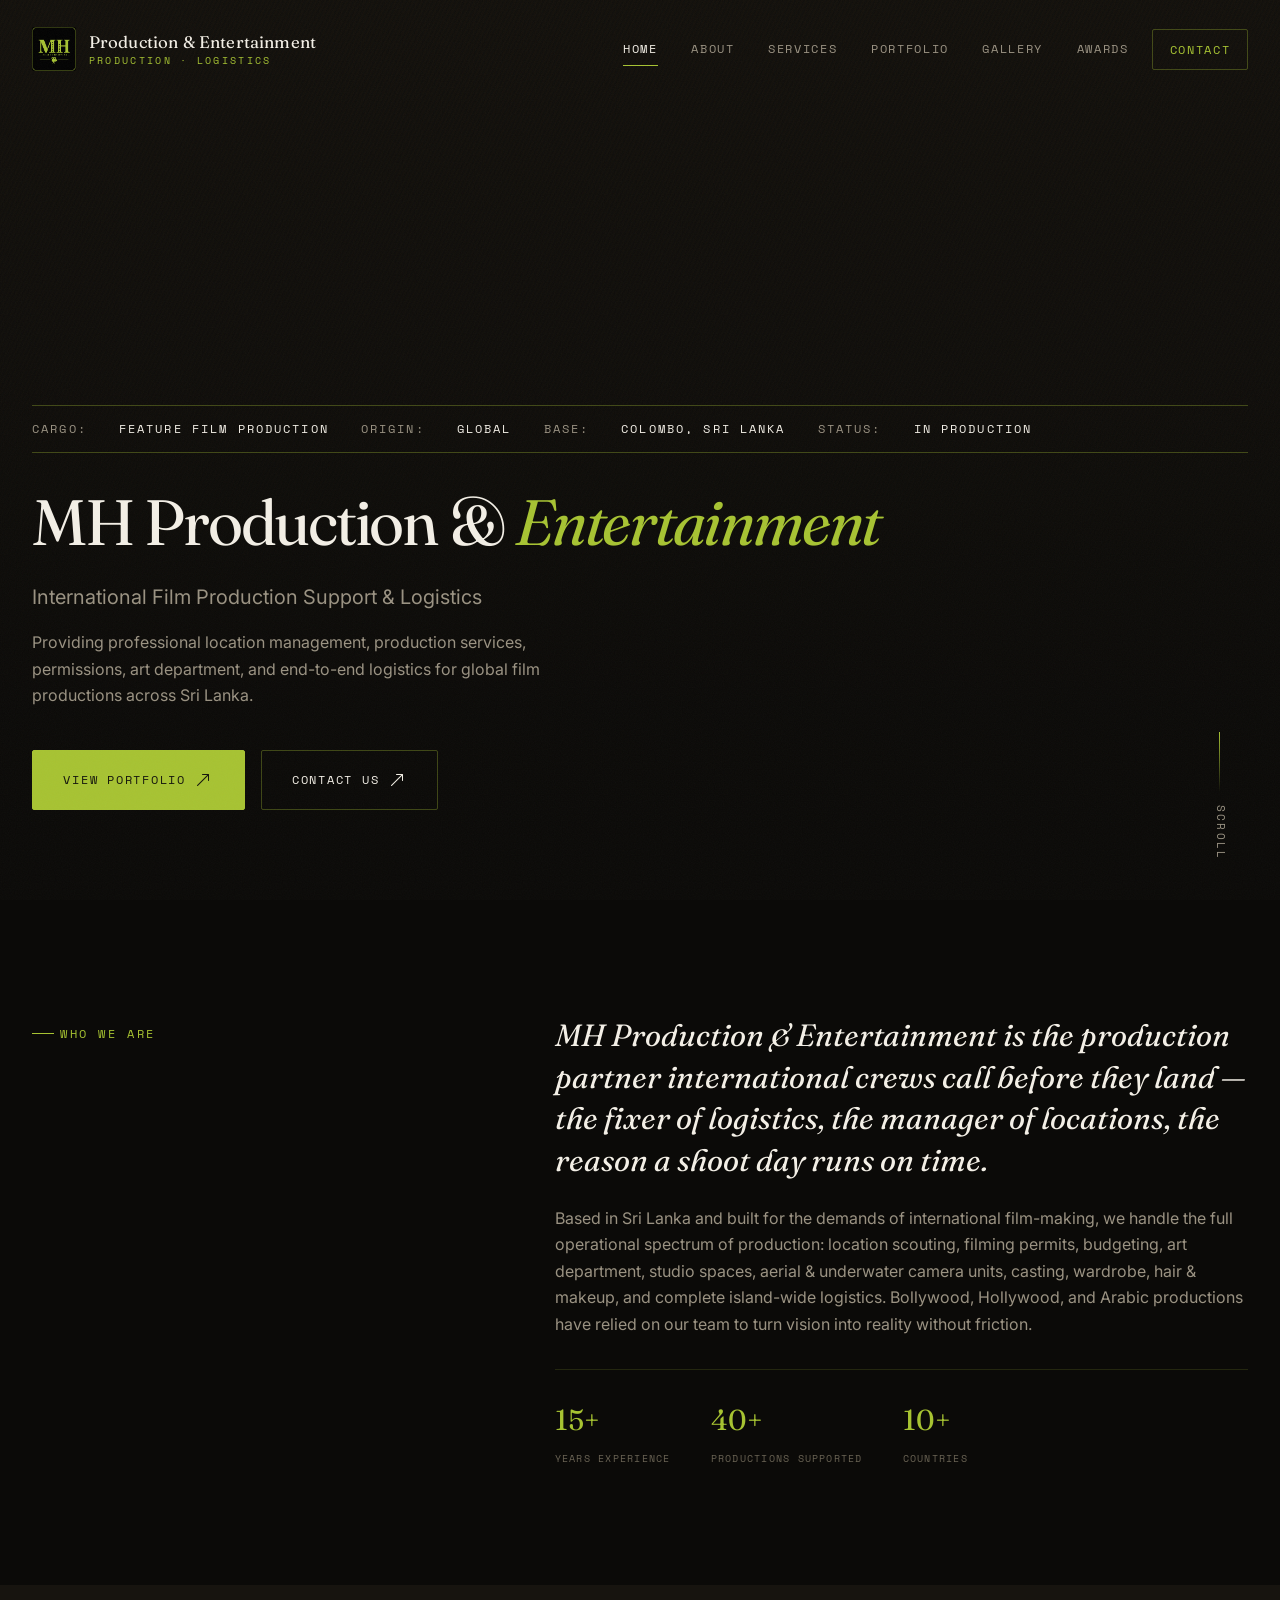
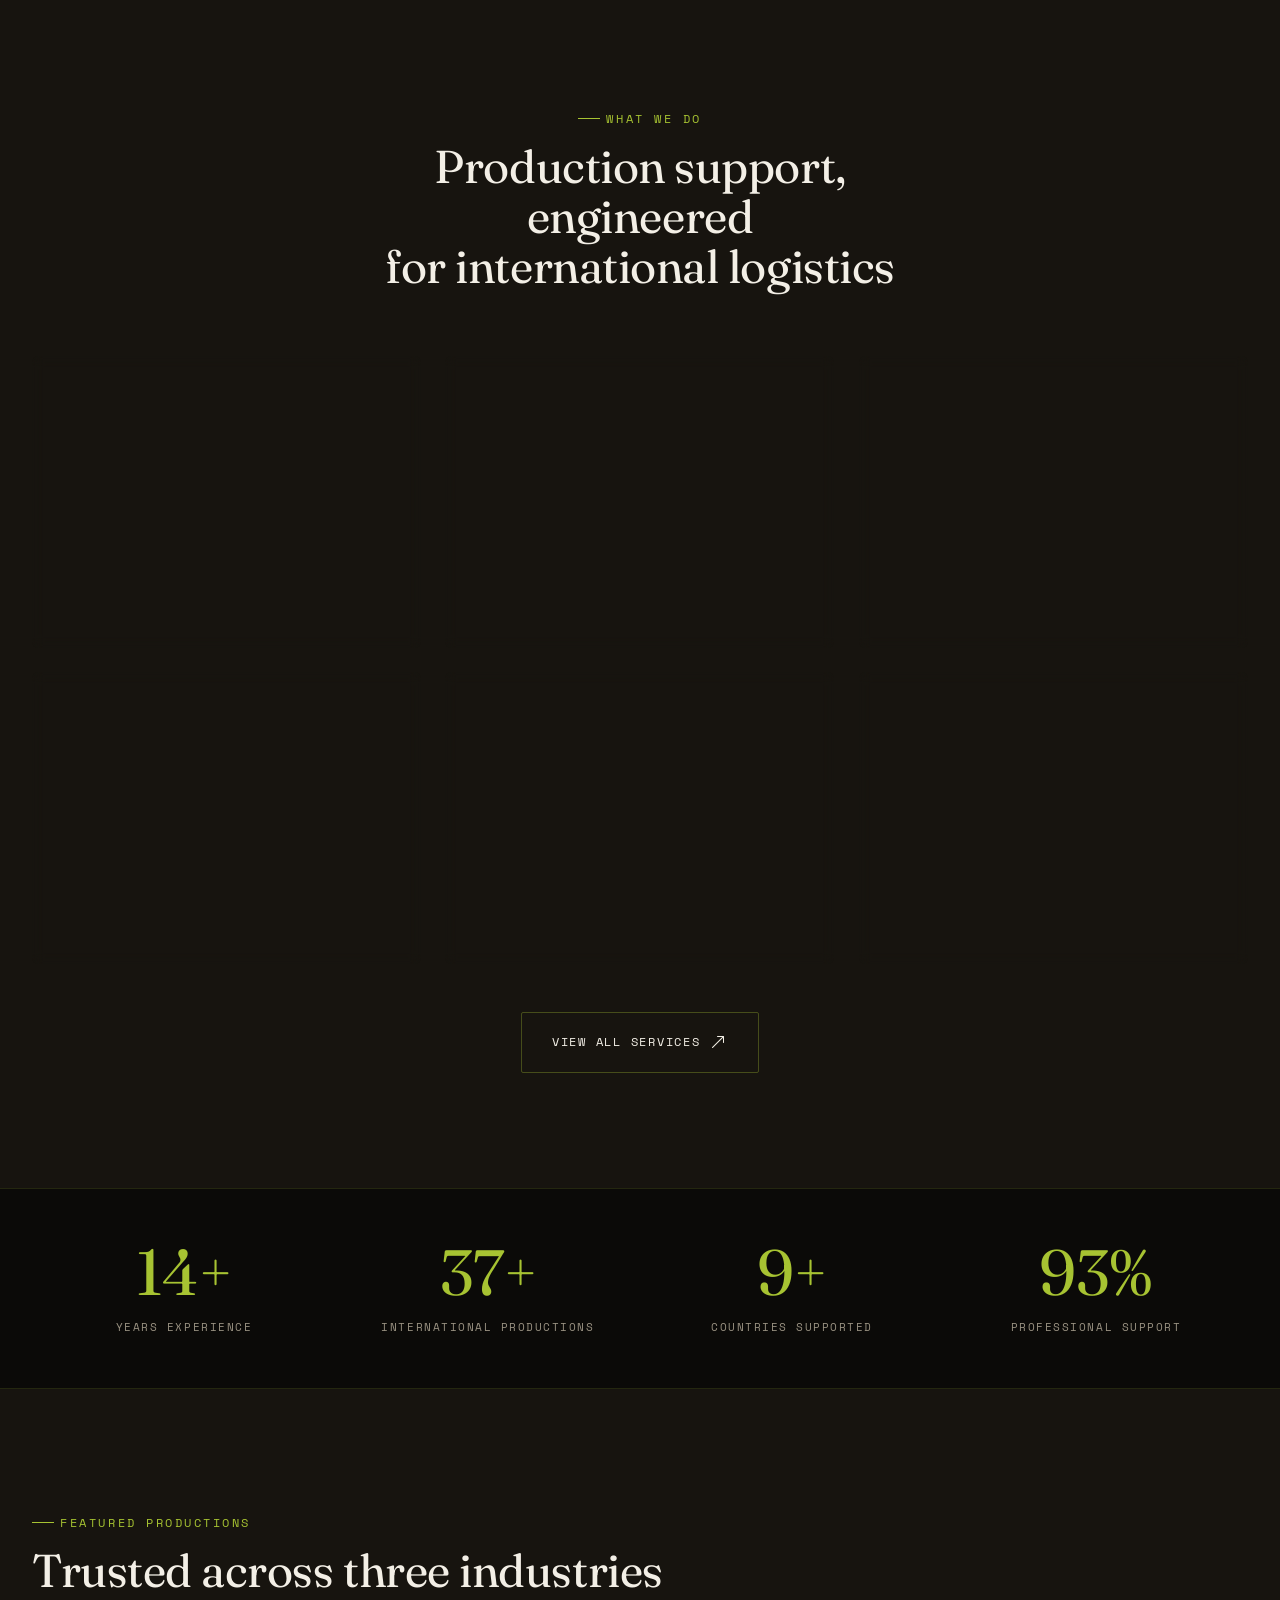
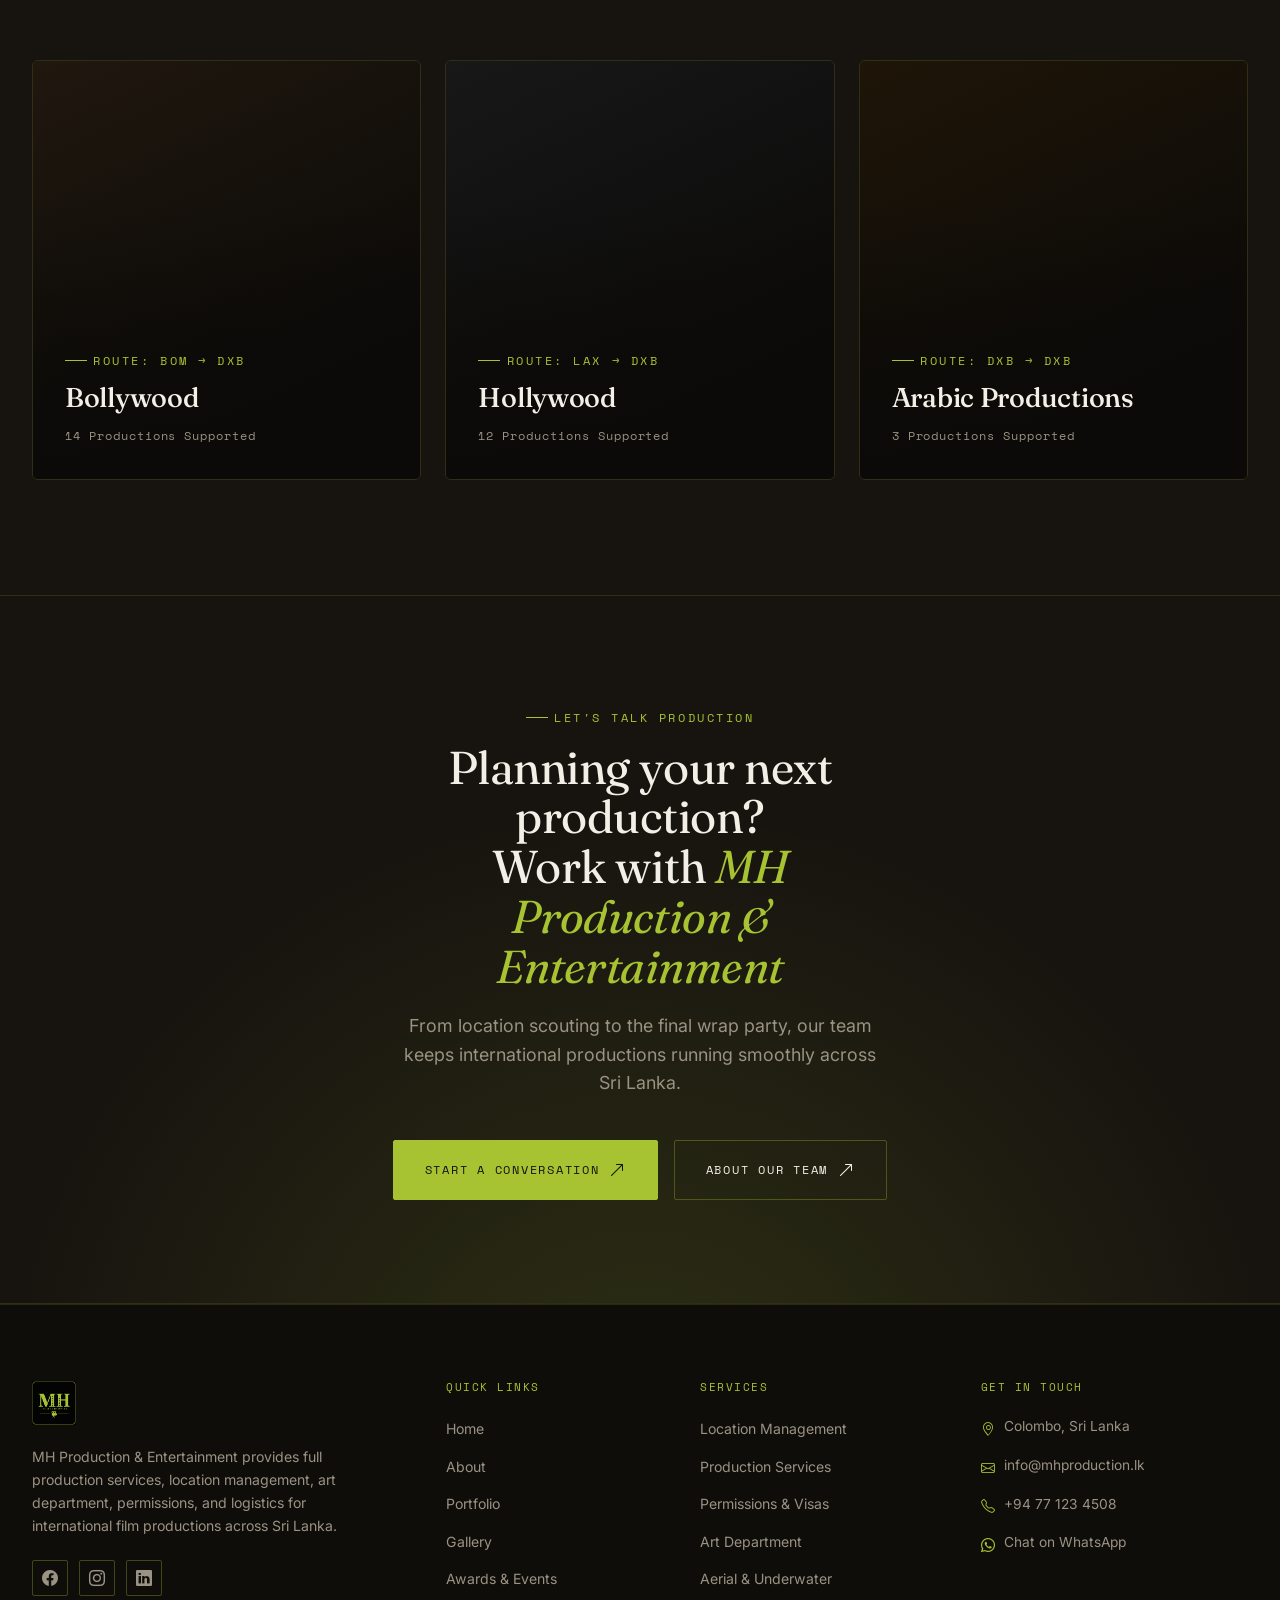
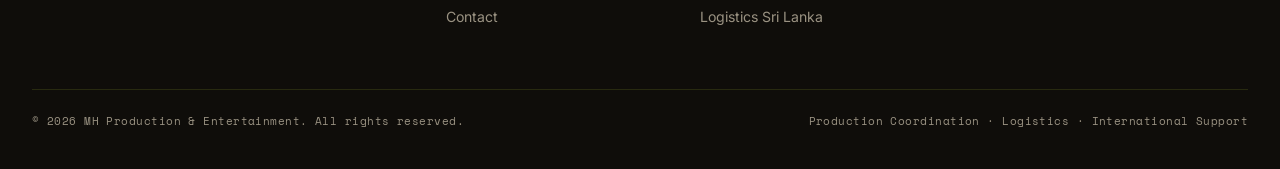
==== commit 67393303: "loading icon fixed" ====
--- a/index.html
+++ b/index.html
@@ -53,7 +53,7 @@
   <div class="loader-content">
 
     <img
-      src="assets/images/brand/logo.png"
+      src="assets/images/brand/favicon.png"
       alt="MH Production & Entertainment"
       class="loader-logo"
     >
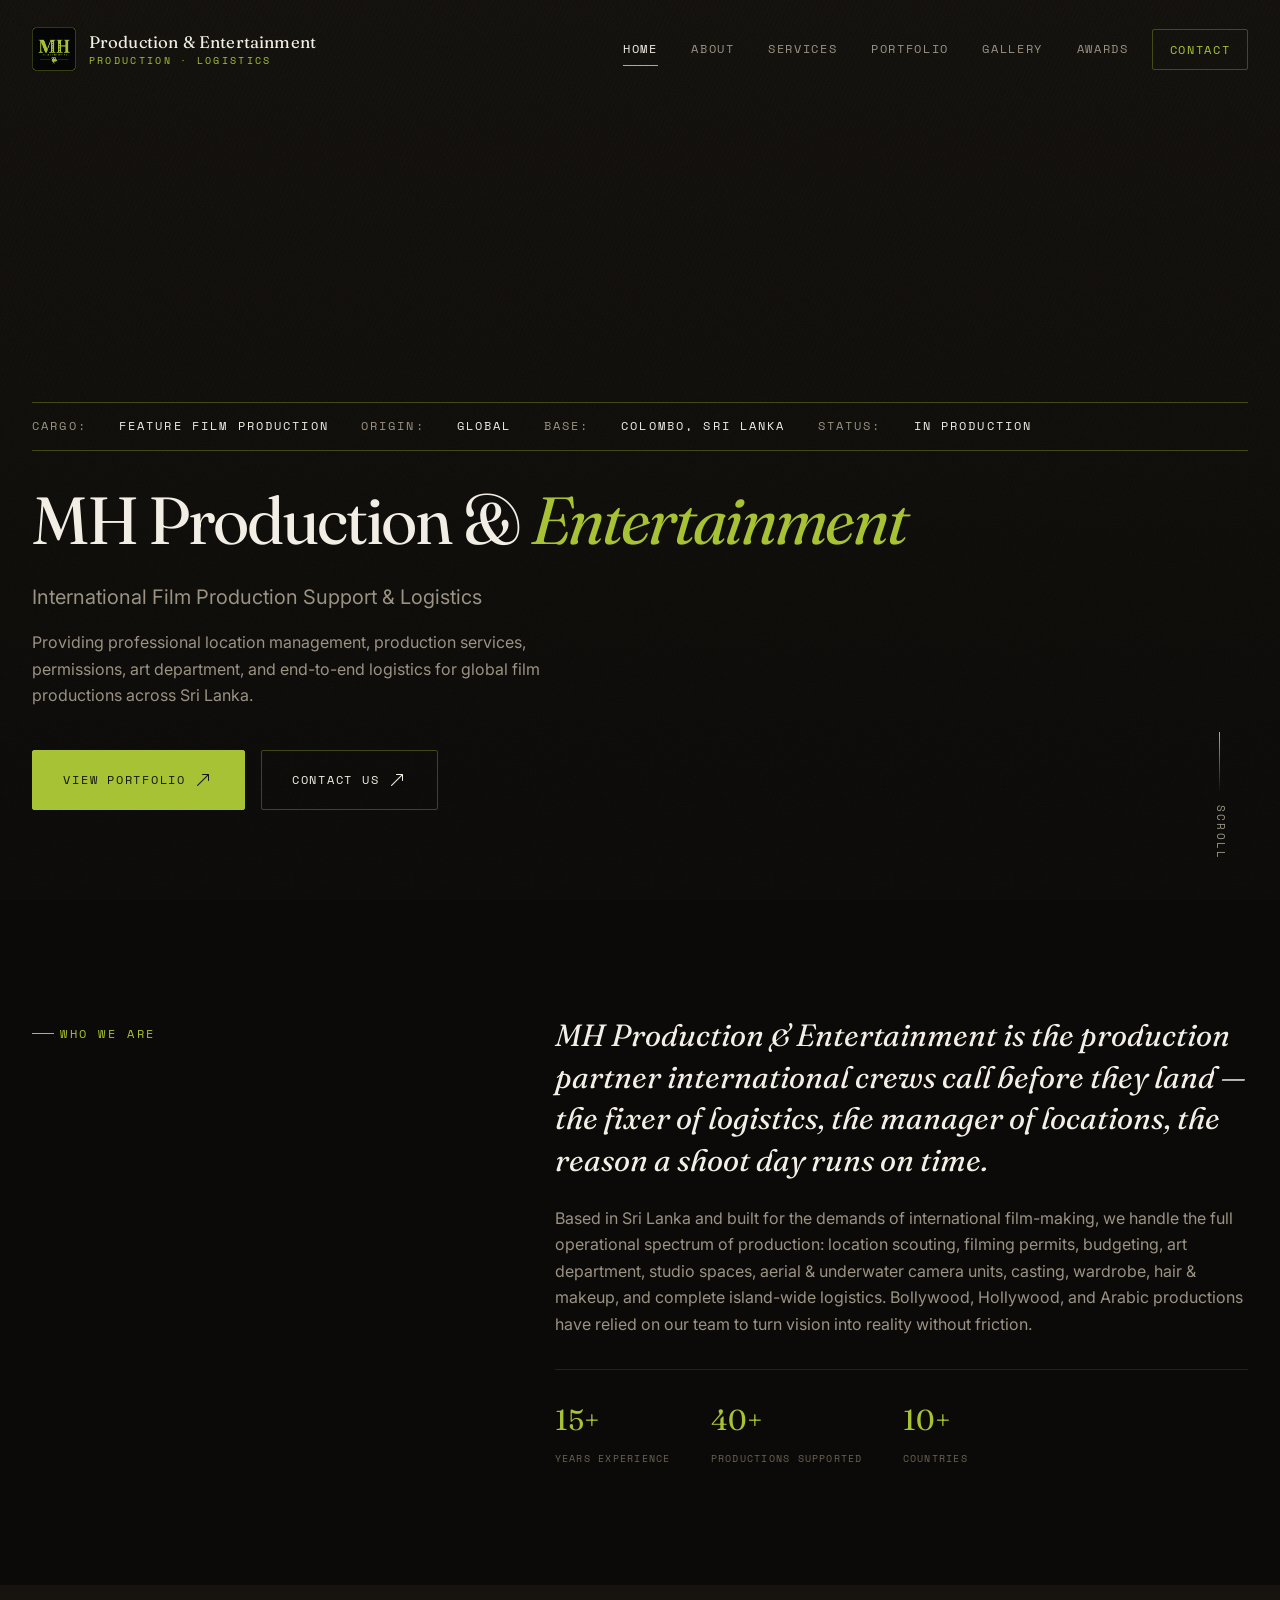
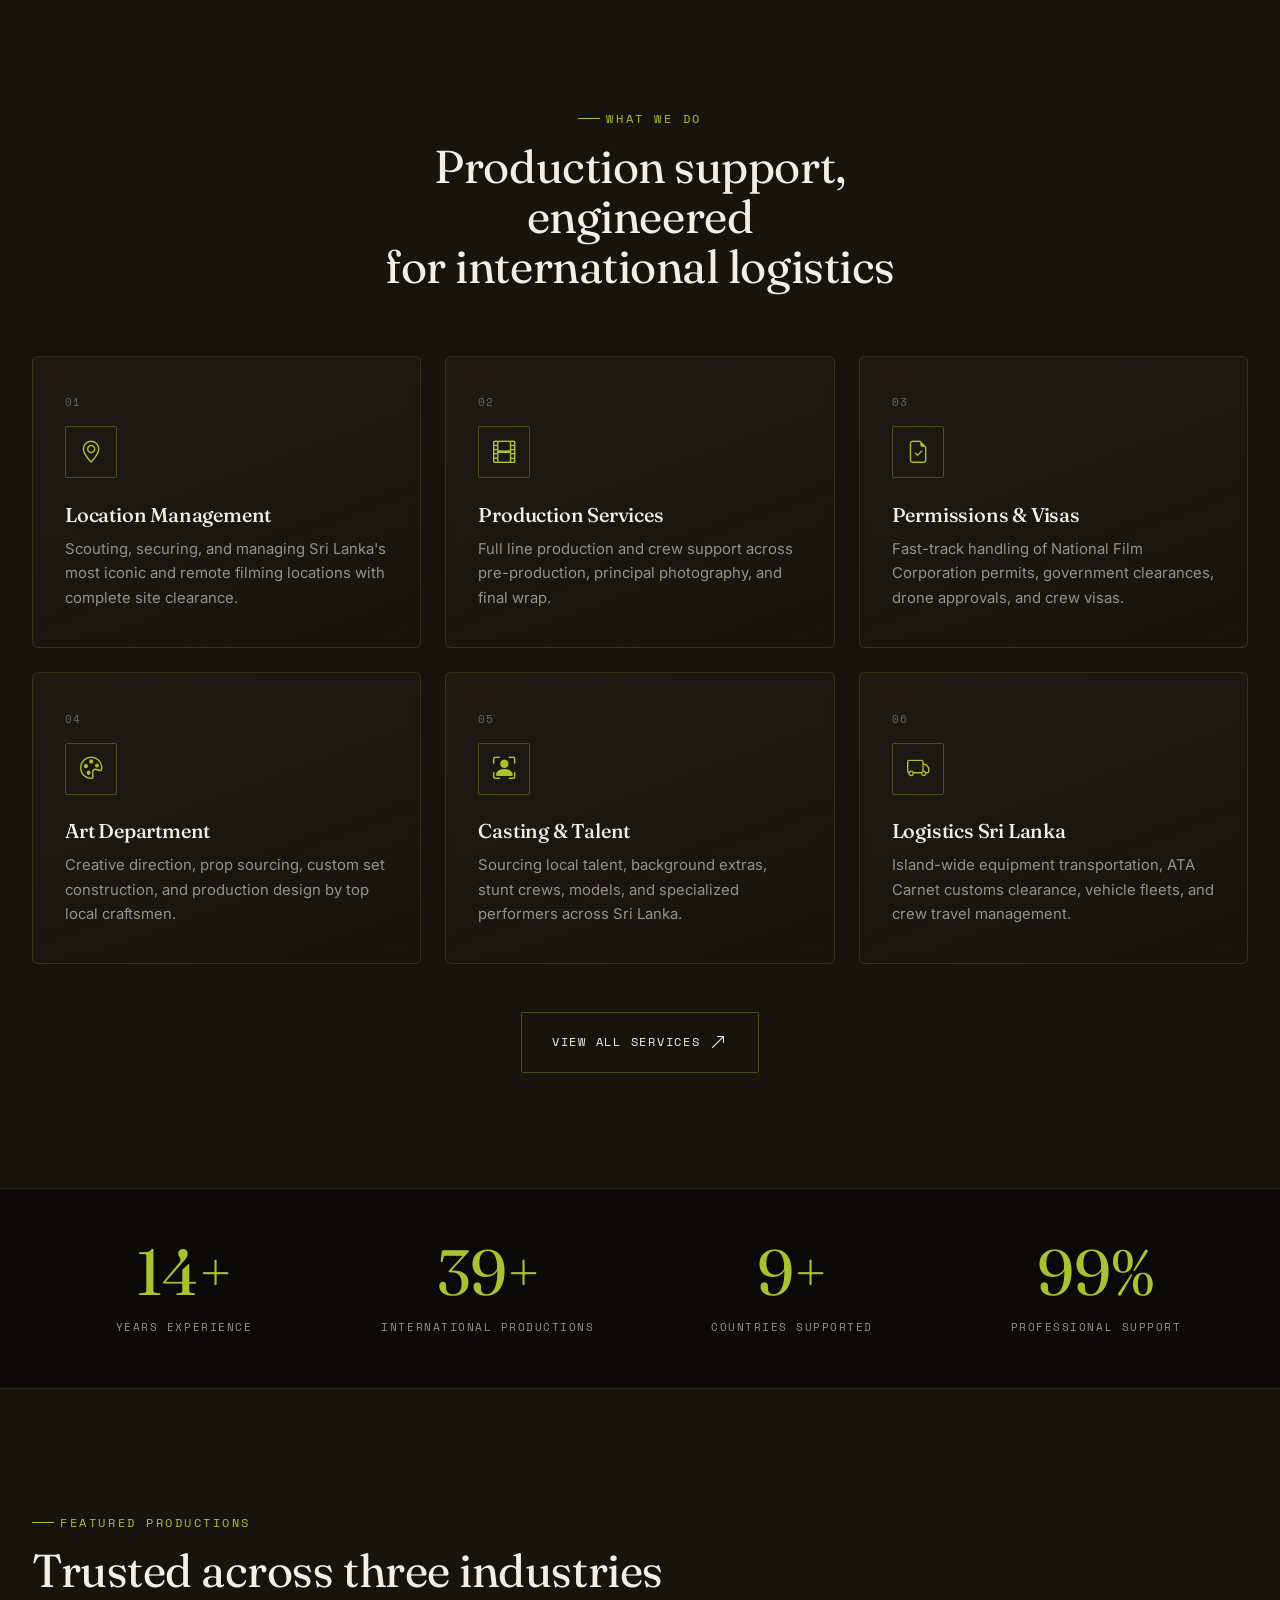
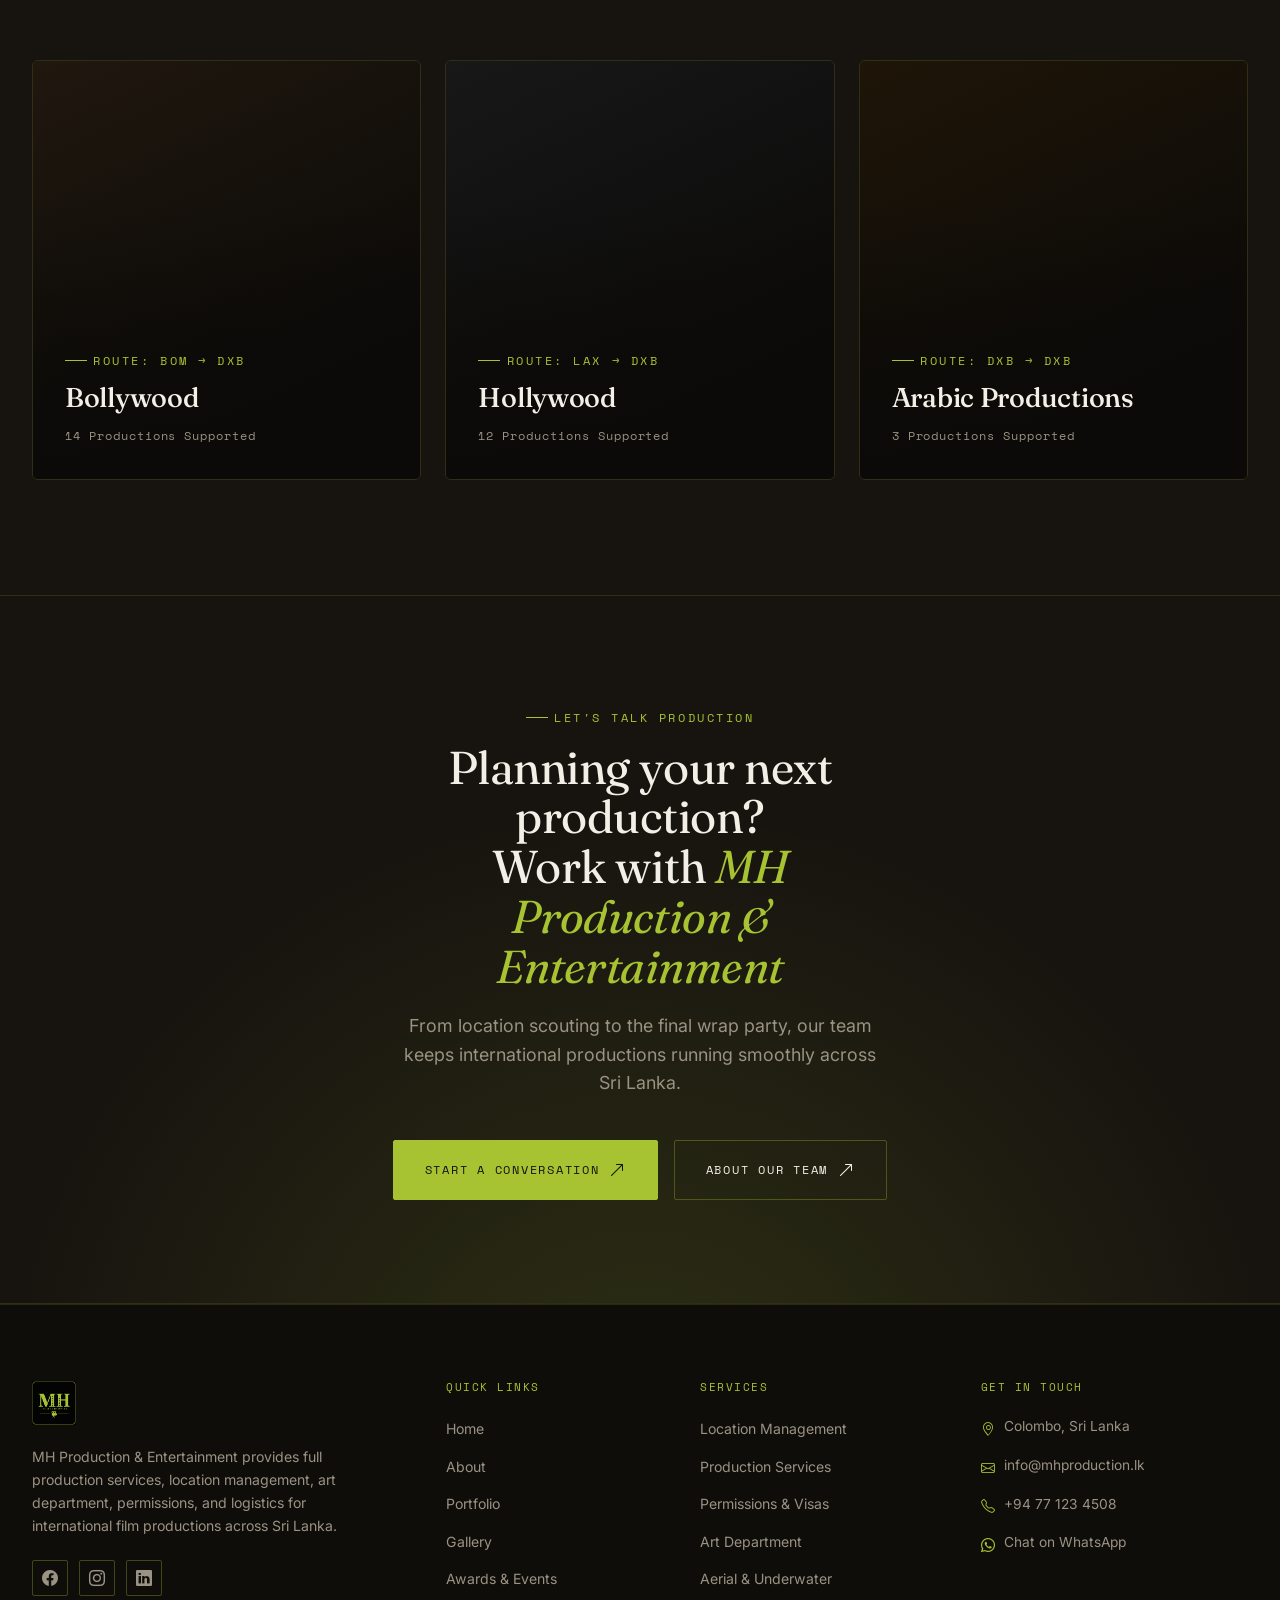
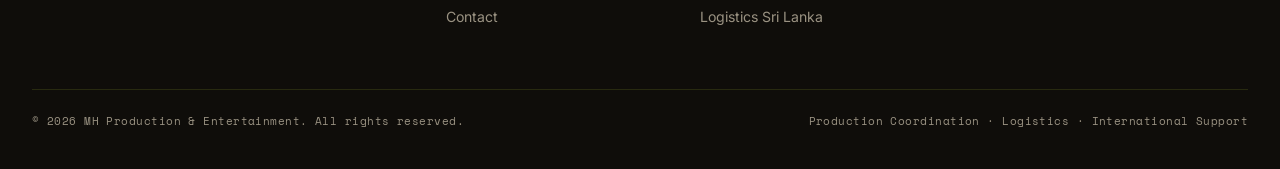
==== commit fe2ae9f4: "cleaning up code and adding comments to protect brand elements and prevent wrapping of the company n" ====
--- a/index.html
+++ b/index.html
@@ -9,14 +9,14 @@
 <meta name="keywords" content="film production Sri Lanka, location management, production services, filming permissions, art department, film logistics, international production support, film crew support">
 <meta name="author" content="MH Production & Entertainment">
 <meta name="robots" content="index, follow">
-<link rel="canonical" href="https://www.mhproduction.lk/index.html">
+<link rel="canonical" href="https://mhproductions.lk/index.html">
 
 <meta property="og:type" content="website">
 <meta property="og:site_name" content="MH Production & Entertainment">
 <meta property="og:title" content="MH Production & Entertainment | Film Production Logistics Sri Lanka">
 <meta property="og:description" content="Location management, production services, permissions, art department, casting, and operational support for global film productions.">
 <meta property="og:image" content="assets/images/brand/og-cover.svg">
-<meta property="og:url" content="https://www.mhproduction.lk/index.html">
+<meta property="og:url" content="https://mhproductions.lk/index.html">
 <meta name="twitter:card" content="summary_large_image">
 
 <link rel="icon" type="image/svg+xml" href="assets/images/brand/favicon.svg?v=2">
@@ -125,7 +125,13 @@
         <span>Status:</span> <strong>In Production</strong>
       </div>
 
-      <h1 class="reveal reveal-delay-1 hero-company-title">MH Production &amp; <em class="serif-italic">Entertainment</em></h1>
+      <!--
+        PROTECTED BRAND ELEMENT
+        "MH Productions & Entertainment" MUST ALWAYS REMAIN ON ONE SINGLE LINE.
+        DO NOT ALLOW THIS BRAND NAME TO WRAP OR BREAK INTO MULTIPLE LINES.
+        Use responsive font sizing to make it fit on every device.
+      -->
+      <h1 class="reveal reveal-delay-1 hero-company-title protected-brand-title">MH Production &amp; <em class="serif-italic">Entertainment</em></h1>
 
       <p class="lead reveal reveal-delay-2">International Film Production Support &amp; Logistics</p>
 
--- a/assets/css/style.css
+++ b/assets/css/style.css
@@ -1,65 +1,92 @@
-/* =========================================================================
+/* ==========================================================================
    MH PRODUCTION & ENTERTAINMENT
    Unified Production Manifest Stylesheet
    Dark luxury cinema theme built around film logistics UI.
-   ========================================================================= */
-
-/* -------------------------------------------------------------------------
-   1. DESIGN TOKENS
-   ------------------------------------------------------------------------- */
+   ========================================================================== */
+
+
+/* ==========================================================================
+   01. DESIGN TOKENS
+   ========================================================================== */
+
 :root {
-  /* Colors */
-  --void:           #0B0A08;   /* Primary background — warm near-black */
+  /* ------------------------------------------------------------------------
+     Colors
+     ------------------------------------------------------------------------ */
+
+  --void:           #0B0A08; /* Primary background — warm near-black */
   --void-soft:      #0F0D0A;
-  --charcoal:       #17140F;   /* Alternate section background */
-  --charcoal-2:     #211C16;   /* Card / glass base */
-  --charcoal-3:     #2A241C;   /* Raised surfaces, hover */
+  --charcoal:       #17140F; /* Alternate section background */
+  --charcoal-2:     #211C16; /* Card / glass base */
+  --charcoal-3:     #2A241C; /* Raised surfaces / hover */
+
   --line:           rgba(167, 195, 50, 0.16);
   --line-strong:    rgba(167, 195, 50, 0.32);
 
-  --accent:         #A7C332;   /* Primary accent — brand lime green */
-  --accent-bright:  #C6D87A;   /* Hover / highlight */
-  --accent-dim:     #5F7422;   /* Deep accent for muted use */
-  --accent-ink:     #14150C;   /* Dark text set on accent background */
-
-  /* Legacy aliases for backwards compatibility */
+  --accent:         #A7C332; /* Primary brand lime green */
+  --accent-bright:  #C6D87A; /* Hover / highlight */
+  --accent-dim:     #5F7422; /* Muted accent */
+  --accent-ink:     #14150C; /* Dark text on accent */
+
+  /* Legacy aliases — keep for backwards compatibility */
   --gold:           var(--accent);
   --gold-bright:    var(--accent-bright);
   --gold-dim:       var(--accent-dim);
   --gold-ink:       var(--accent-ink);
 
-  --ivory:          #F3EFE6;   /* Primary text — warm white */
-  --stone:          #9A9282;   /* Secondary / muted text */
-  --stone-dim:      #6B6455;   /* Tertiary text, captions */
-
-  /* Typography */
+  --ivory:          #F3EFE6; /* Primary text */
+  --stone:          #9A9282; /* Secondary text */
+  --stone-dim:      #6B6455; /* Tertiary text / captions */
+
+
+  /* ------------------------------------------------------------------------
+     Typography
+     ------------------------------------------------------------------------ */
+
   --font-display:   'Fraunces', 'Georgia', serif;
   --font-body:      'Inter', -apple-system, 'Segoe UI', sans-serif;
   --font-mono:      'Space Mono', 'Courier New', monospace;
 
-  /* Type Scale */
+
+  /* ------------------------------------------------------------------------
+     Type Scale
+     ------------------------------------------------------------------------ */
+
   --fs-hero:        clamp(3rem, 8vw, 7.5rem);
   --fs-h1:          clamp(2.4rem, 5vw, 4.2rem);
   --fs-h2:          clamp(2rem, 3.6vw, 3.1rem);
   --fs-h3:          clamp(1.4rem, 2.2vw, 1.9rem);
   --fs-lead:        clamp(1.05rem, 1.4vw, 1.3rem);
 
-  /* Spacing & Geometry */
+
+  /* ------------------------------------------------------------------------
+     Spacing & Geometry
+     ------------------------------------------------------------------------ */
+
   --gutter:         1.75rem;
   --section-y:      clamp(5rem, 9vw, 8.5rem);
-  --radius:         2px;       /* Near-square ledger design */
+
+  --radius:         2px; /* Near-square ledger design */
   --radius-lg:      6px;
 
-  /* Motion */
-  --ease:           cubic-bezier(.22, .61, .36, 1);
-  --fast:           .25s;
-  --slow:           .7s;
-}
-
-/* -------------------------------------------------------------------------
-   2. RESET & BASE
-   ------------------------------------------------------------------------- */
-*, *::before, *::after {
+
+  /* ------------------------------------------------------------------------
+     Motion
+     ------------------------------------------------------------------------ */
+
+  --ease:            cubic-bezier(.22, .61, .36, 1);
+  --fast:            0.25s;
+  --slow:            0.7s;
+}
+
+
+/* ==========================================================================
+   02. RESET & BASE
+   ========================================================================== */
+
+*,
+*::before,
+*::after {
   box-sizing: border-box;
 }
 
@@ -71,19 +98,23 @@
 body {
   min-height: 100vh;
   margin: 0;
+
   background: var(--void);
   color: var(--ivory);
+
   font-family: var(--font-body);
   font-size: 16px;
+  font-weight: 400;
   line-height: 1.65;
-  font-weight: 400;
+
   -webkit-font-smoothing: antialiased;
+
   overflow-x: hidden;
 }
 
 img {
+  display: block;
   max-width: 100%;
-  display: block;
 }
 
 a {
@@ -93,9 +124,9 @@
 }
 
 ul {
-  list-style: none;
   margin: 0;
   padding: 0;
+  list-style: none;
 }
 
 button {
@@ -108,51 +139,80 @@
   color: var(--accent-ink);
 }
 
-/* Cinematic Film-Grain Overlay */
+
+/* --------------------------------------------------------------------------
+   Cinematic Film Grain Overlay
+   -------------------------------------------------------------------------- */
+
 body::before {
   content: "";
+
   position: fixed;
   inset: 0;
   z-index: 2000;
+
   pointer-events: none;
-  opacity: .035;
-  background-image: url("data:image/svg+xml;utf8,<svg xmlns='http://www.w3.org/2000/svg' width='120' height='120'><filter id='n'><feTurbulence type='fractalNoise' baseFrequency='0.85' numOctaves='2' stitchTiles='stitch'/></filter><rect width='100%' height='100%' filter='url(%23n)'/></svg>");
-}
-
-/* -------------------------------------------------------------------------
-   3. TYPOGRAPHY
-   ------------------------------------------------------------------------- */
-h1, h2, h3, h4 {
+
+  opacity: 0.035;
+
+  background-image: url("data:image/svg+xml,%3Csvg xmlns='http://www.w3.org/2000/svg' width='120' height='120'%3E%3Cfilter id='n'%3E%3CfeTurbulence type='fractalNoise' baseFrequency='0.85' numOctaves='2' stitchTiles='stitch'/%3E%3C/filter%3E%3Crect width='100%25' height='100%25' filter='url(%23n)'/%3E%3C/svg%3E");
+}
+
+
+
+/* ==========================================================================
+   03. TYPOGRAPHY
+   ========================================================================== */
+
+h1,
+h2,
+h3,
+h4 {
+  margin: 0;
+
+  color: var(--ivory);
+
   font-family: var(--font-display);
-  color: var(--ivory);
   font-weight: 500;
   line-height: 1.08;
   letter-spacing: -0.01em;
-  margin: 0;
-}
-
-h1 { font-size: var(--fs-h1); font-weight: 400; }
-h2 { font-size: var(--fs-h2); font-weight: 400; }
-h3 { font-size: var(--fs-h3); font-weight: 500; }
+}
+
+h1 {
+  font-size: var(--fs-h1);
+  font-weight: 400;
+}
+
+h2 {
+  font-size: var(--fs-h2);
+  font-weight: 400;
+}
+
+h3 {
+  font-size: var(--fs-h3);
+  font-weight: 500;
+}
 
 p {
   margin: 0 0 1rem;
   color: var(--stone);
 }
+
 p:last-child {
   margin-bottom: 0;
 }
 
 .lead {
+  color: var(--stone);
+
   font-size: var(--fs-lead);
-  color: var(--stone);
   font-weight: 400;
   line-height: 1.6;
 }
 
 em {
+  color: var(--accent);
   font-style: italic;
-  color: var(--accent);
 }
 
 .serif-italic {
@@ -164,77 +224,108 @@
 .manifest-tag {
   display: inline-flex;
   align-items: center;
-  gap: .55em;
-  font-family: var(--font-mono);
-  font-size: .72rem;
-  letter-spacing: .22em;
+  gap: 0.55em;
+
+  color: var(--accent);
+
+  font-family: var(--font-mono);
+  font-size: 0.72rem;
+  letter-spacing: 0.22em;
   text-transform: uppercase;
-  color: var(--accent);
-}
+}
+
 .manifest-tag::before {
   content: "";
+
+  display: inline-block;
+
   width: 22px;
   height: 1px;
+
   background: var(--accent);
-  display: inline-block;
-}
-
-.text-stone { color: var(--stone) !important; }
+}
+
+.text-stone {
+  color: var(--stone) !important;
+}
+
 .text-gold,
-.text-accent { color: var(--accent) !important; }
-
-/* -------------------------------------------------------------------------
-   4. LAYOUT HELPERS
-   ------------------------------------------------------------------------- */
+.text-accent {
+  color: var(--accent) !important;
+}
+
+
+/* ==========================================================================
+   04. LAYOUT HELPERS
+   ========================================================================== */
+
 .section {
+  position: relative;
   padding: var(--section-y) 0;
-  position: relative;
-}
-.section-charcoal { background: var(--charcoal); }
-.section-void { background: var(--void); }
+}
+
+.section-charcoal {
+  background: var(--charcoal);
+}
+
+.section-void {
+  background: var(--void);
+}
 
 .section-head {
   max-width: 640px;
   margin-bottom: clamp(2.5rem, 5vw, 4rem);
 }
+
 .section-head.center {
+  margin-right: auto;
   margin-left: auto;
-  margin-right: auto;
+
   text-align: center;
 }
+
 .section-head h2 {
-  margin-top: .9rem;
+  margin-top: 0.9rem;
 }
 
 .hairline {
+  width: 100%;
   height: 1px;
-  width: 100%;
+
+  margin: 0;
+
+  border: 0;
   background: var(--line);
-  border: 0;
-  margin: 0;
 }
 
 .container {
   max-width: 1240px;
 }
 
-/* -------------------------------------------------------------------------
-   5. BUTTONS
-   ------------------------------------------------------------------------- */
+
+/* ==========================================================================
+   05. BUTTONS
+   ========================================================================== */
+
 .btn-mh,
 .btn {
   display: inline-flex;
   align-items: center;
-  gap: .6rem;
-  font-family: var(--font-mono);
-  font-size: .78rem;
-  letter-spacing: .14em;
+  gap: 0.6rem;
+
+  padding: 1rem 1.9rem;
+
+  border: 1px solid transparent;
+  border-radius: var(--radius);
+
+  font-family: var(--font-mono);
+  font-size: 0.78rem;
+  letter-spacing: 0.14em;
   text-transform: uppercase;
-  padding: 1rem 1.9rem;
-  border-radius: var(--radius);
-  border: 1px solid transparent;
+
+  white-space: nowrap;
+
   transition: all var(--fast) var(--ease);
-  white-space: nowrap;
 }
 
 .btn-mh-gold,
@@ -247,8 +338,9 @@
 .btn-mh-gold:hover,
 .btn-primary:hover {
   background: var(--accent-bright);
+  color: var(--accent-ink);
   border-color: var(--accent-bright);
-  color: var(--accent-ink);
+
   transform: translateY(-2px);
 }
 
@@ -261,8 +353,9 @@
 
 .btn-mh-ghost:hover,
 .btn-secondary:hover {
+  color: var(--accent);
   border-color: var(--accent);
-  color: var(--accent);
+
   transform: translateY(-2px);
 }
 
@@ -271,76 +364,98 @@
   font-size: 1rem;
 }
 
-/* -------------------------------------------------------------------------
-   6. NAVBAR & TOPBAR
-   ------------------------------------------------------------------------- */
+
+/* ==========================================================================
+   06. NAVBAR & TOPBAR
+   ========================================================================== */
+
 #mainNav {
   padding: 1.4rem 0;
+
   background: transparent;
+
   border-bottom: 1px solid transparent;
+
   transition: all var(--fast) var(--ease);
 }
+
 #mainNav.is-scrolled {
-  padding: .9rem 0;
+  padding: 0.9rem 0;
+
   background: rgba(11, 10, 8, 0.86);
+
+  border-bottom: 1px solid var(--line);
+
   backdrop-filter: blur(14px);
   -webkit-backdrop-filter: blur(14px);
-  border-bottom: 1px solid var(--line);
 }
 
 .navbar-brand,
 .brand {
   display: flex;
   align-items: center;
-  gap: .8rem;
+  gap: 0.8rem;
 }
 
 .navbar-brand .brand-mark,
 .brand-mark {
+  display: flex;
+  align-items: center;
+  justify-content: center;
+  flex-shrink: 0;
+
   width: 44px;
   height: 44px;
-  display: flex;
-  align-items: center;
-  justify-content: center;
+
   background: var(--accent);
   color: var(--accent-ink);
+
+  border-radius: var(--radius);
+
   font-family: var(--font-display);
   font-size: 1.4rem;
   font-weight: 600;
-  border-radius: var(--radius);
+
   object-fit: cover;
-  flex-shrink: 0;
 }
 
 .navbar-brand .brand-wordmark,
 .brand-name {
   display: flex;
   flex-direction: column;
-  line-height: 1.1;
+
+  color: var(--ivory);
+
   font-family: var(--font-display);
   font-size: 1.05rem;
-  color: var(--ivory);
-  letter-spacing: .01em;
+
+  line-height: 1.1;
+  letter-spacing: 0.01em;
 }
 
 .navbar-brand .brand-wordmark small,
 .brand-name small {
-  font-family: var(--font-mono);
-  font-size: .6rem;
-  letter-spacing: .24em;
+  margin-top: 0.2rem;
+
+  color: var(--accent);
+
+  font-family: var(--font-mono);
+  font-size: 0.6rem;
+  letter-spacing: 0.24em;
   text-transform: uppercase;
-  color: var(--accent);
-  margin-top: .2rem;
 }
 
 .navbar-nav .nav-link {
-  font-family: var(--font-mono);
-  font-size: .74rem;
-  letter-spacing: .14em;
+  position: relative;
+
+  padding: 0.6rem 1.05rem !important;
+
+  color: var(--stone);
+
+  font-family: var(--font-mono);
+  font-size: 0.74rem;
+  letter-spacing: 0.14em;
   text-transform: uppercase;
-  color: var(--stone);
-  padding: .6rem 1.05rem !important;
-  position: relative;
 }
 
 .navbar-nav .nav-link:hover,
@@ -350,95 +465,119 @@
 
 .navbar-nav .nav-link.active::after {
   content: "";
+
   position: absolute;
+  right: 1.05rem;
+  bottom: 0.1rem;
   left: 1.05rem;
-  right: 1.05rem;
-  bottom: .1rem;
+
   height: 1px;
+
   background: var(--accent);
 }
 
 .navbar-nav .nav-link.btn-nav-contact {
+  margin-left: 0.4rem;
+
+  color: var(--accent);
+
   border: 1px solid var(--line-strong);
   border-radius: var(--radius);
-  color: var(--accent);
-  margin-left: .4rem;
 }
 
 .navbar-nav .nav-link.btn-nav-contact:hover {
   background: var(--accent);
   color: var(--accent-ink);
+
   border-color: var(--accent);
 }
 
 .navbar-toggler {
+  padding: 0.5rem 0.6rem;
+
+  background: transparent;
+
   border: 1px solid var(--line-strong);
   border-radius: var(--radius);
-  padding: .5rem .6rem;
-  background: transparent;
-}
-.navbar-toggler:focus { box-shadow: none; }
+}
+
+.navbar-toggler:focus {
+  box-shadow: none;
+}
 
 .toggler-bar {
   display: block;
+
   width: 20px;
   height: 1px;
+
+  margin: 4px 0;
+
   background: var(--accent);
-  margin: 4px 0;
 }
 
 .topbar {
   position: relative;
   z-index: 5;
-  width: 100%;
-  padding: 1.5rem clamp(1.25rem, 5vw, 4rem);
+
   display: flex;
   align-items: center;
   justify-content: space-between;
+
+  width: 100%;
+
+  padding: 1.5rem clamp(1.25rem, 5vw, 4rem);
+
   border-bottom: 1px solid var(--line);
 }
 
 .status {
   color: var(--stone);
-  font-family: var(--font-mono);
-  font-size: .65rem;
-  letter-spacing: .15em;
+
+  font-family: var(--font-mono);
+  font-size: 0.65rem;
+  letter-spacing: 0.15em;
   text-transform: uppercase;
 }
 
 .status::before {
   content: "";
+
   display: inline-block;
+
   width: 6px;
   height: 6px;
-  margin-right: .6rem;
+
+  margin-right: 0.6rem;
+
   background: var(--accent);
+
   border-radius: 50%;
-  box-shadow: 0 0 12px rgba(167, 195, 50, .6);
-}
-
-@media (max-width: 991.98px) {
-  .navbar-collapse {
-    background: var(--charcoal);
-    border: 1px solid var(--line);
-    border-radius: var(--radius-lg);
-    margin-top: 1rem;
-    padding: .5rem 1rem;
-  }
-  .navbar-nav .nav-link.active::after { display: none; }
-  .navbar-nav .nav-link.btn-nav-contact { margin: .5rem 0; display: inline-block; }
-}
-
-/* -------------------------------------------------------------------------
-   7. HERO
-   ------------------------------------------------------------------------- */
+
+  box-shadow: 0 0 12px rgba(167, 195, 50, 0.6);
+}
+
+
+/* ==========================================================================
+   07. HERO
+   ========================================================================== */
+
 .hero {
   position: relative;
+
+  display: flex;
+  align-items: flex-end;
+
   min-height: 100vh;
-  display: flex;
-  align-items: flex-end;
+
   overflow: hidden;
-  background: radial-gradient(ellipse at 30% 0%, #1c1710 0%, var(--void) 62%);
+
+  background:
+    radial-gradient(
+      ellipse at 30% 0%,
+      #1c1710 0%,
+      var(--void) 62%
+    );
 }
 
 .hero-media {
@@ -449,77 +588,150 @@
 
 .hero-media video,
 .hero-media .hero-fallback {
+  position: absolute;
+  inset: 0;
+
   width: 100%;
   height: 100%;
+
   object-fit: cover;
-  position: absolute;
-  inset: 0;
-}
+}
+
+
+/* ==========================================================================
+   PROTECTED BRAND TITLE
+   --------------------------------------------------------------------------
+   IMPORTANT:
+   Keep this rule.
+   The MH Production & Entertainment brand title MUST remain on one
+   single horizontal line across all screen sizes.
+   ========================================================================== */
+
+.hero h1.protected-brand-title,
+.protected-brand-title {
+  max-width: 100% !important;
+
+  font-size: clamp(1.05rem, 5.2vw, 4.8rem) !important;
+  line-height: 1.1;
+
+  white-space: nowrap !important;
+}
+
+.protected-brand-title * {
+  display: inline !important;
+
+  white-space: nowrap !important;
+}
+
+
+/* --------------------------------------------------------------------------
+   Hero Fallback
+   -------------------------------------------------------------------------- */
 
 .hero-media .hero-fallback {
   background:
-    linear-gradient(180deg, rgba(11,10,8,.35) 0%, rgba(11,10,8,.55) 55%, var(--void) 100%),
-    repeating-linear-gradient(115deg, #17140f 0 2px, #1c170f 2px 4px),
-    linear-gradient(120deg, #1a1610, #0b0a08 70%);
+    linear-gradient(
+      180deg,
+      rgba(11, 10, 8, 0.35) 0%,
+      rgba(11, 10, 8, 0.55) 55%,
+      var(--void) 100%
+    ),
+    repeating-linear-gradient(
+      115deg,
+      #17140f 0 2px,
+      #1c170f 2px 4px
+    ),
+    linear-gradient(
+      120deg,
+      #1a1610,
+      #0b0a08 70%
+    );
 }
 
 .hero::after {
   content: "";
+
   position: absolute;
   inset: 0;
   z-index: 1;
-  background: linear-gradient(180deg, rgba(11,10,8,.2) 0%, rgba(11,10,8,.35) 40%, var(--void) 100%);
+
+  background:
+    linear-gradient(
+      180deg,
+      rgba(11, 10, 8, 0.2) 0%,
+      rgba(11, 10, 8, 0.35) 40%,
+      var(--void) 100%
+    );
 }
 
 .hero-inner {
   position: relative;
   z-index: 2;
+
   width: 100%;
+
+  padding-top: 9rem;
   padding-bottom: clamp(3rem, 7vw, 6rem);
-  padding-top: 9rem;
 }
 
 .hero-manifest {
-  font-family: var(--font-mono);
-  font-size: .74rem;
-  letter-spacing: .18em;
-  text-transform: uppercase;
-  color: var(--accent);
   display: flex;
   flex-wrap: wrap;
   gap: 0 2rem;
+
+  margin-bottom: 2.2rem;
+  padding: 0.85rem 0;
+
   border-top: 1px solid var(--line-strong);
   border-bottom: 1px solid var(--line-strong);
-  padding: .85rem 0;
-  margin-bottom: 2.2rem;
-}
-
-.hero-manifest span { color: var(--stone); }
-.hero-manifest strong { color: var(--ivory); font-weight: 500; }
+
+  color: var(--accent);
+
+  font-family: var(--font-mono);
+  font-size: 0.74rem;
+  letter-spacing: 0.18em;
+  text-transform: uppercase;
+}
+
+.hero-manifest span {
+  color: var(--stone);
+}
+
+.hero-manifest strong {
+  color: var(--ivory);
+  font-weight: 500;
+}
 
 .hero h1 {
+  max-width: none;
+
+  color: var(--ivory);
+
   font-size: var(--fs-hero);
   font-weight: 400;
-  color: var(--ivory);
-  max-width: 15ch;
 }
 
 .hero .lead {
   max-width: 46ch;
+
   margin-top: 1.6rem;
+
   font-size: clamp(1.05rem, 1.6vw, 1.25rem);
 }
 
 .hero-desc {
   max-width: 56ch;
+
+  margin-top: 1rem;
+
   color: var(--stone);
-  margin-top: 1rem;
 }
 
 .hero-actions {
   display: flex;
   flex-wrap: wrap;
   gap: 1rem;
+
   margin-top: 2.6rem;
 }
 
@@ -528,115 +740,172 @@
   right: clamp(1.5rem, 4vw, 4rem);
   bottom: 2.5rem;
   z-index: 2;
+
   display: flex;
   align-items: center;
-  gap: .8rem;
-  font-family: var(--font-mono);
-  font-size: .68rem;
-  letter-spacing: .2em;
+  gap: 0.8rem;
+
+  color: var(--stone);
+
+  font-family: var(--font-mono);
+  font-size: 0.68rem;
+  letter-spacing: 0.2em;
   text-transform: uppercase;
-  color: var(--stone);
+
   writing-mode: vertical-rl;
 }
 
 .hero-scroll .line {
   width: 1px;
   height: 60px;
-  background: linear-gradient(var(--accent), transparent);
-}
-
-/* -------------------------------------------------------------------------
-   8. SECTION CHROME — GLASS CARDS
-   ------------------------------------------------------------------------- */
+
+  background: linear-gradient(
+    var(--accent),
+    transparent
+  );
+}
+
+
+/* ==========================================================================
+   08. GLASS CARDS
+   ========================================================================== */
+
 .glass-card {
-  background: linear-gradient(160deg, rgba(33,28,22,.75), rgba(23,20,15,.6));
+  background:
+    linear-gradient(
+      160deg,
+      rgba(33, 28, 22, 0.75),
+      rgba(23, 20, 15, 0.6)
+    );
+
   border: 1px solid var(--line);
   border-radius: var(--radius-lg);
+
   backdrop-filter: blur(6px);
   -webkit-backdrop-filter: blur(6px);
-  transition: border-color var(--fast) var(--ease), transform var(--fast) var(--ease);
+
+  transition:
+    border-color var(--fast) var(--ease),
+    transform var(--fast) var(--ease);
 }
 
 .glass-card:hover {
   border-color: var(--line-strong);
+
   transform: translateY(-4px);
 }
 
-/* -------------------------------------------------------------------------
-   9. HOME SECTIONS
-   ------------------------------------------------------------------------- */
-
-/* Intro */
+
+/* ==========================================================================
+   09. HOME SECTIONS
+   ========================================================================== */
+
+/* --------------------------------------------------------------------------
+   Intro
+   -------------------------------------------------------------------------- */
+
 .intro-grid {
   display: grid;
-  grid-template-columns: .9fr 1.4fr;
+  grid-template-columns: 0.9fr 1.4fr;
   gap: clamp(2rem, 6vw, 5rem);
+
   align-items: start;
 }
 
 .intro-grid .intro-quote {
+  color: var(--ivory);
+
   font-family: var(--font-display);
+  font-size: clamp(1.5rem, 2.4vw, 2.1rem);
   font-style: italic;
-  font-size: clamp(1.5rem, 2.4vw, 2.1rem);
-  color: var(--ivory);
   line-height: 1.35;
 }
 
 .intro-stats-inline {
   display: flex;
   gap: 2.5rem;
+
   margin-top: 2rem;
   padding-top: 1.6rem;
+
   border-top: 1px solid var(--line);
 }
 
 .intro-stats-inline .num {
+  display: block;
+
+  color: var(--accent);
+
   font-family: var(--font-display);
   font-size: 1.8rem;
-  color: var(--accent);
-  display: block;
 }
 
 .intro-stats-inline .label {
-  font-family: var(--font-mono);
-  font-size: .65rem;
-  letter-spacing: .12em;
+  color: var(--stone-dim);
+
+  font-family: var(--font-mono);
+  font-size: 0.65rem;
+  letter-spacing: 0.12em;
   text-transform: uppercase;
-  color: var(--stone-dim);
-}
-
-/* Services Preview */
+}
+
+
+/* --------------------------------------------------------------------------
+   Services Preview
+   -------------------------------------------------------------------------- */
+
 .service-card {
+  height: 100%;
   padding: 2.3rem 2rem;
-  height: 100%;
 }
 
 .service-card .icon {
+  display: flex;
+  align-items: center;
+  justify-content: center;
+
   width: 52px;
   height: 52px;
-  display: flex;
-  align-items: center;
-  justify-content: center;
+
+  margin-bottom: 1.6rem;
+
+  color: var(--accent);
+
   border: 1px solid var(--line-strong);
   border-radius: var(--radius);
-  color: var(--accent);
+
   font-size: 1.4rem;
-  margin-bottom: 1.6rem;
 }
 
 .service-card .index {
-  font-family: var(--font-mono);
-  font-size: .7rem;
+  display: block;
+
+  margin-bottom: 0.9rem;
+
   color: var(--stone-dim);
-  letter-spacing: .1em;
-  margin-bottom: .9rem;
-  display: block;
-}
-
-.service-card h3 { margin-bottom: .7rem; font-size: 1.25rem; }
-.service-card p { font-size: .93rem; margin-bottom: 0; }
-
-/* Stats & Counters */
+
+  font-family: var(--font-mono);
+  font-size: 0.7rem;
+  letter-spacing: 0.1em;
+}
+
+.service-card h3 {
+  margin-bottom: 0.7rem;
+
+  font-size: 1.25rem;
+}
+
+.service-card p {
+  margin-bottom: 0;
+
+  font-size: 0.93rem;
+}
+
+
+/* --------------------------------------------------------------------------
+   Stats & Counters
+   -------------------------------------------------------------------------- */
+
 .stats-strip {
   border-top: 1px solid var(--line);
   border-bottom: 1px solid var(--line);
@@ -644,219 +913,364 @@
 
 .stat-block {
   padding: clamp(2.2rem, 4vw, 3.2rem) 1rem;
+
   text-align: center;
+
   border-left: 1px solid var(--line);
 }
 
-.stat-block:first-child { border-left: 0; }
+.stat-block:first-child {
+  border-left: 0;
+}
 
 .stat-num {
+  display: flex;
+  align-items: baseline;
+  justify-content: center;
+  gap: 0.15rem;
+
+  color: var(--accent);
+
   font-family: var(--font-display);
   font-size: clamp(2.6rem, 5vw, 4rem);
-  color: var(--accent);
+
   line-height: 1;
-  display: flex;
-  align-items: baseline;
-  justify-content: center;
-  gap: .15rem;
 }
 
 .stat-label {
-  font-family: var(--font-mono);
-  font-size: .68rem;
-  letter-spacing: .14em;
+  margin-top: 0.9rem;
+
+  color: var(--stone);
+
+  font-family: var(--font-mono);
+  font-size: 0.68rem;
+  letter-spacing: 0.14em;
   text-transform: uppercase;
-  color: var(--stone);
-  margin-top: .9rem;
-}
-
-/* Featured Productions (Industries) */
+}
+
+
+/* --------------------------------------------------------------------------
+   Featured Productions / Industries
+   -------------------------------------------------------------------------- */
+
 .industry-card {
   position: relative;
+
+  display: flex;
+  align-items: flex-end;
+
   height: 420px;
+
+  overflow: hidden;
+
+  border: 1px solid var(--line);
   border-radius: var(--radius-lg);
-  overflow: hidden;
-  border: 1px solid var(--line);
-  display: flex;
-  align-items: flex-end;
 }
 
 .industry-card .backdrop {
   position: absolute;
   inset: 0;
+
   transition: transform var(--slow) var(--ease);
 }
 
-.industry-card:hover .backdrop { transform: scale(1.06); }
-.industry-card.bollywood .backdrop { background: linear-gradient(155deg, #241a10, #0b0a08 75%); }
-.industry-card.hollywood .backdrop { background: linear-gradient(155deg, #1a1a1c, #0b0a08 75%); }
-.industry-card.arabic .backdrop { background: linear-gradient(155deg, #221708, #0b0a08 75%); }
+.industry-card:hover .backdrop {
+  transform: scale(1.06);
+}
+
+.industry-card.bollywood .backdrop {
+  background:
+    linear-gradient(
+      155deg,
+      #241a10,
+      #0b0a08 75%
+    );
+}
+
+.industry-card.hollywood .backdrop {
+  background:
+    linear-gradient(
+      155deg,
+      #1a1a1c,
+      #0b0a08 75%
+    );
+}
+
+.industry-card.arabic .backdrop {
+  background:
+    linear-gradient(
+      155deg,
+      #221708,
+      #0b0a08 75%
+    );
+}
 
 .industry-card::after {
   content: "";
+
   position: absolute;
   inset: 0;
-  background: linear-gradient(0deg, rgba(11,10,8,.92) 5%, rgba(11,10,8,.15) 65%);
+
+  background:
+    linear-gradient(
+      0deg,
+      rgba(11, 10, 8, 0.92) 5%,
+      rgba(11, 10, 8, 0.15) 65%
+    );
 }
 
 .industry-card .content {
   position: relative;
   z-index: 2;
+
   padding: 2rem;
 }
 
-.industry-card .manifest-tag { margin-bottom: .8rem; }
-.industry-card h3 { font-size: 1.7rem; margin-bottom: .5rem; }
+.industry-card .manifest-tag {
+  margin-bottom: 0.8rem;
+}
+
+.industry-card h3 {
+  margin-bottom: 0.5rem;
+
+  font-size: 1.7rem;
+}
 
 .industry-card .count {
-  font-family: var(--font-mono);
-  font-size: .75rem;
   color: var(--stone);
-  letter-spacing: .08em;
-}
-
-/* CTA Band */
+
+  font-family: var(--font-mono);
+  font-size: 0.75rem;
+  letter-spacing: 0.08em;
+}
+
+
+/* --------------------------------------------------------------------------
+   CTA Band
+   -------------------------------------------------------------------------- */
+
 .cta-band {
   position: relative;
+
   padding: clamp(4rem, 8vw, 7rem) 0;
+
+  overflow: hidden;
+
   text-align: center;
+
   background: var(--charcoal);
+
   border-top: 1px solid var(--line);
   border-bottom: 1px solid var(--line);
-  overflow: hidden;
 }
 
 .cta-band::before {
   content: "";
+
   position: absolute;
   inset: 0;
-  background: radial-gradient(circle at 50% 120%, rgba(167, 195, 50, .16), transparent 60%);
+
+  background:
+    radial-gradient(
+      circle at 50% 120%,
+      rgba(167, 195, 50, 0.16),
+      transparent 60%
+    );
 }
 
 .cta-band h2 {
   position: relative;
+
   max-width: 16ch;
+
   margin: 0 auto;
 }
 
-.cta-band .lead { max-width: 44ch; margin: 1.3rem auto 2.4rem; position: relative; }
-.cta-band .hero-actions { justify-content: center; position: relative; }
-
-/* -------------------------------------------------------------------------
-   10. MANIFEST CARD (PORTFOLIO)
-   ------------------------------------------------------------------------- */
+.cta-band .lead {
+  position: relative;
+
+  max-width: 44ch;
+
+  margin: 1.3rem auto 2.4rem;
+}
+
+.cta-band .hero-actions {
+  position: relative;
+
+  justify-content: center;
+}
+
+
+/* ==========================================================================
+   10. MANIFEST CARD / PORTFOLIO
+   ========================================================================== */
+
 .manifest-card {
+  display: flex;
+  flex-direction: column;
+
+  height: 100%;
+
+  overflow: hidden;
+
+  background: var(--charcoal-2);
+
   border: 1px solid var(--line);
   border-radius: var(--radius-lg);
-  overflow: hidden;
-  background: var(--charcoal-2);
-  height: 100%;
-  display: flex;
-  flex-direction: column;
-  transition: transform var(--fast) var(--ease), border-color var(--fast) var(--ease);
+
+  transition:
+    transform var(--fast) var(--ease),
+    border-color var(--fast) var(--ease);
 }
 
 .manifest-card:hover {
+  border-color: var(--line-strong);
+
   transform: translateY(-6px);
-  border-color: var(--line-strong);
 }
 
 .manifest-card .poster {
   position: relative;
-  aspect-ratio: 2 / 3;
-  overflow: hidden;
+
   display: flex;
   align-items: center;
   justify-content: center;
+
+  aspect-ratio: 2 / 3;
+
+  overflow: hidden;
+
   background:
-    repeating-linear-gradient(135deg, rgba(167, 195, 50, .05) 0 2px, transparent 2px 14px),
-    linear-gradient(160deg, var(--charcoal-3), var(--void-soft));
+    repeating-linear-gradient(
+      135deg,
+      rgba(167, 195, 50, 0.05) 0 2px,
+      transparent 2px 14px
+    ),
+    linear-gradient(
+      160deg,
+      var(--charcoal-3),
+      var(--void-soft)
+    );
 }
 
 .manifest-card .poster i {
+  color: var(--line-strong);
+
   font-size: 2.4rem;
-  color: var(--line-strong);
 }
 
 .manifest-card .poster .stamp {
   position: absolute;
-  top: .9rem;
-  right: .9rem;
-  font-family: var(--font-mono);
-  font-size: .62rem;
-  letter-spacing: .1em;
+  top: 0.9rem;
+  right: 0.9rem;
+
+  padding: 0.25rem 0.5rem;
+
   color: var(--accent);
+
+  background: rgba(11, 10, 8, 0.55);
+
   border: 1px solid var(--line-strong);
-  padding: .25rem .5rem;
   border-radius: var(--radius);
+
+  font-family: var(--font-mono);
+  font-size: 0.62rem;
+  letter-spacing: 0.1em;
   text-transform: uppercase;
-  background: rgba(11, 10, 8, .55);
 }
 
 .manifest-card .route {
-  font-family: var(--font-mono);
-  font-size: .66rem;
-  letter-spacing: .1em;
+  display: flex;
+  justify-content: space-between;
+
+  padding: 0.6rem 0.9rem;
+
+  background: var(--void-soft);
+
+  border-top: 1px dashed var(--line-strong);
+
   color: var(--stone-dim);
-  padding: .6rem .9rem;
-  border-top: 1px dashed var(--line-strong);
-  display: flex;
-  justify-content: space-between;
-  background: var(--void-soft);
-}
-
-.manifest-card .route .dest { color: var(--accent); }
+
+  font-family: var(--font-mono);
+  font-size: 0.66rem;
+  letter-spacing: 0.1em;
+}
+
+.manifest-card .route .dest {
+  color: var(--accent);
+}
 
 .manifest-card .info {
+  display: flex;
+  flex: 1;
+  flex-direction: column;
+
   padding: 1.1rem 1.1rem 1.3rem;
-  flex: 1;
-  display: flex;
-  flex-direction: column;
 }
 
 .manifest-card .info h4 {
+  margin-bottom: 0.5rem;
+
+  color: var(--ivory);
+
   font-family: var(--font-display);
   font-size: 1.08rem;
-  color: var(--ivory);
   font-weight: 500;
-  margin-bottom: .5rem;
+
   line-height: 1.25;
 }
 
 .manifest-card .info .role {
-  font-family: var(--font-mono);
-  font-size: .68rem;
-  letter-spacing: .06em;
+  margin-top: auto;
+  padding-top: 0.7rem;
+
   color: var(--stone);
-  margin-top: auto;
-  padding-top: .7rem;
-}
-
-/* Portfolio Filter Bar */
+
+  font-family: var(--font-mono);
+  font-size: 0.68rem;
+  letter-spacing: 0.06em;
+}
+
+
+/* --------------------------------------------------------------------------
+   Portfolio Filter Bar
+   -------------------------------------------------------------------------- */
+
 .filter-bar {
   display: flex;
   flex-wrap: wrap;
-  gap: .7rem;
+  gap: 0.7rem;
+
   margin-bottom: 3rem;
 }
 
 .filter-btn {
-  font-family: var(--font-mono);
-  font-size: .72rem;
-  letter-spacing: .1em;
-  text-transform: uppercase;
-  padding: .65rem 1.2rem;
+  padding: 0.65rem 1.2rem;
+
+  background: transparent;
+
   border: 1px solid var(--line-strong);
   border-radius: var(--radius);
-  background: transparent;
+
   color: var(--stone);
+
+  font-family: var(--font-mono);
+  font-size: 0.72rem;
+  letter-spacing: 0.1em;
+  text-transform: uppercase;
+
   transition: all var(--fast) var(--ease);
 }
 
-.filter-btn:hover { color: var(--ivory); border-color: var(--accent); }
+.filter-btn:hover {
+  color: var(--ivory);
+  border-color: var(--accent);
+}
+
 .filter-btn.active {
   background: var(--accent);
   color: var(--accent-ink);
+
   border-color: var(--accent);
 }
 
@@ -864,91 +1278,180 @@
   display: flex;
   align-items: center;
   gap: 1.2rem;
+
   margin: 4rem 0 2rem;
 }
-.portfolio-section-title:first-of-type { margin-top: 0; }
-.portfolio-section-title h3 { white-space: nowrap; font-size: 1.6rem; }
-.portfolio-section-title .rule { height: 1px; width: 100%; background: var(--line); }
+
+.portfolio-section-title:first-of-type {
+  margin-top: 0;
+}
+
+.portfolio-section-title h3 {
+  font-size: 1.6rem;
+
+  white-space: nowrap;
+}
+
+.portfolio-section-title .rule {
+  width: 100%;
+  height: 1px;
+
+  background: var(--line);
+}
+
 .portfolio-section-title .count {
-  font-family: var(--font-mono);
-  font-size: .7rem;
   color: var(--stone-dim);
+
+  font-family: var(--font-mono);
+  font-size: 0.7rem;
+
   white-space: nowrap;
 }
 
-/* -------------------------------------------------------------------------
-   11. PAGE HEADER (INTERIOR PAGES)
-   ------------------------------------------------------------------------- */
+
+/* ==========================================================================
+   11. PAGE HEADER
+   ========================================================================== */
+
 .page-header {
   position: relative;
+
   padding: 10.5rem 0 4.5rem;
-  background: radial-gradient(ellipse at 20% 0%, #1c1710 0%, var(--void) 65%);
+
+  overflow: hidden;
+
+  background:
+    radial-gradient(
+      ellipse at 20% 0%,
+      #1c1710 0%,
+      var(--void) 65%
+    );
+
   border-bottom: 1px solid var(--line);
-  overflow: hidden;
 }
 
 .page-header::before {
   content: "";
+
   position: absolute;
   inset: 0;
-  opacity: .5;
-  background-image: repeating-linear-gradient(90deg, var(--line) 0 1px, transparent 1px 120px);
-  mask-image: linear-gradient(180deg, transparent, #000 40%, transparent);
-}
-
-.page-header .manifest-tag { margin-bottom: 1.1rem; }
-.page-header h1 { font-size: clamp(2.4rem, 5.5vw, 4.2rem); max-width: 18ch; }
-.page-header .lead { max-width: 54ch; margin-top: 1.2rem; }
+
+  opacity: 0.5;
+
+  background-image:
+    repeating-linear-gradient(
+      90deg,
+      var(--line) 0 1px,
+      transparent 1px 120px
+    );
+
+  mask-image:
+    linear-gradient(
+      180deg,
+      transparent,
+      #000 40%,
+      transparent
+    );
+}
+
+.page-header .manifest-tag {
+  margin-bottom: 1.1rem;
+}
+
+.page-header h1 {
+  max-width: 18ch;
+
+  font-size: clamp(2.4rem, 5.5vw, 4.2rem);
+}
+
+.page-header .lead {
+  max-width: 54ch;
+
+  margin-top: 1.2rem;
+}
 
 .breadcrumb-manifest {
   position: relative;
-  font-family: var(--font-mono);
-  font-size: .68rem;
-  letter-spacing: .08em;
+
+  display: flex;
+  gap: 0.5rem;
+
+  margin-top: 2rem;
+
+  color: var(--stone-dim);
+
+  font-family: var(--font-mono);
+  font-size: 0.68rem;
+  letter-spacing: 0.08em;
   text-transform: uppercase;
-  color: var(--stone-dim);
-  margin-top: 2rem;
-  display: flex;
-  gap: .5rem;
-}
-
-.breadcrumb-manifest a { color: var(--stone); }
-.breadcrumb-manifest a:hover { color: var(--accent); }
-.breadcrumb-manifest .current { color: var(--accent); }
-
-/* -------------------------------------------------------------------------
+}
+
+.breadcrumb-manifest a {
+  color: var(--stone);
+}
+
+.breadcrumb-manifest a:hover {
+  color: var(--accent);
+}
+
+.breadcrumb-manifest .current {
+  color: var(--accent);
+}
+
+
+/* ==========================================================================
    12. ABOUT PAGE
-   ------------------------------------------------------------------------- */
+   ========================================================================== */
+
 .about-story-grid {
   display: grid;
   grid-template-columns: 1fr 1fr;
   gap: clamp(2rem, 6vw, 5rem);
+
   align-items: center;
 }
 
 .about-visual {
-  aspect-ratio: 4/5;
-  border-radius: var(--radius-lg);
-  border: 1px solid var(--line);
-  background:
-    repeating-linear-gradient(135deg, rgba(167, 195, 50, .06) 0 2px, transparent 2px 16px),
-    linear-gradient(160deg, var(--charcoal-3), var(--void-soft));
+  position: relative;
+
   display: flex;
   align-items: center;
   justify-content: center;
-  position: relative;
-}
-
-.about-visual i { font-size: 3.5rem; color: var(--line-strong); }
+
+  aspect-ratio: 4 / 5;
+
+  background:
+    repeating-linear-gradient(
+      135deg,
+      rgba(167, 195, 50, 0.06) 0 2px,
+      transparent 2px 16px
+    ),
+    linear-gradient(
+      160deg,
+      var(--charcoal-3),
+      var(--void-soft)
+    );
+
+  border: 1px solid var(--line);
+  border-radius: var(--radius-lg);
+}
+
+.about-visual i {
+  color: var(--line-strong);
+
+  font-size: 3.5rem;
+}
 
 .about-visual .corner-tag {
   position: absolute;
   bottom: 1.2rem;
   left: 1.2rem;
-  font-family: var(--font-mono);
-  font-size: .65rem;
-  letter-spacing: .1em;
+
   color: var(--accent);
+
+  font-family: var(--font-mono);
+  font-size: 0.65rem;
+  letter-spacing: 0.1em;
   text-transform: uppercase;
 }
 
@@ -957,9 +1460,18 @@
   grid-template-columns: repeat(2, 1fr);
   gap: 1.5rem;
 }
-.mv-card { padding: 2.2rem; }
-.mv-card .manifest-tag { margin-bottom: 1rem; }
-.mv-card p { font-size: .95rem; }
+
+.mv-card {
+  padding: 2.2rem;
+}
+
+.mv-card .manifest-tag {
+  margin-bottom: 1rem;
+}
+
+.mv-card p {
+  font-size: 0.95rem;
+}
 
 .why-list {
   display: grid;
@@ -970,201 +1482,333 @@
 .why-item {
   display: flex;
   gap: 1.1rem;
+
   padding: 1.6rem;
+
   border: 1px solid var(--line);
   border-radius: var(--radius-lg);
 }
 
 .why-item i {
+  flex-shrink: 0;
+
+  margin-top: 0.15rem;
+
   color: var(--accent);
+
   font-size: 1.3rem;
-  flex-shrink: 0;
-  margin-top: .15rem;
-}
-
-.why-item h4 { font-size: 1rem; margin-bottom: .35rem; font-family: var(--font-body); font-weight: 600; letter-spacing: .01em; }
-.why-item p { font-size: .88rem; margin: 0; }
+}
+
+.why-item h4 {
+  margin-bottom: 0.35rem;
+
+  font-family: var(--font-body);
+  font-size: 1rem;
+  font-weight: 600;
+
+  letter-spacing: 0.01em;
+}
+
+.why-item p {
+  margin: 0;
+
+  font-size: 0.88rem;
+}
 
 .exp-strip {
   display: flex;
   flex-wrap: wrap;
-  gap: 0;
+
+  overflow: hidden;
+
   border: 1px solid var(--line);
   border-radius: var(--radius-lg);
-  overflow: hidden;
 }
 
 .exp-strip .exp-item {
   flex: 1 1 220px;
+
   padding: 2rem;
+
   border-left: 1px solid var(--line);
 }
 
-.exp-strip .exp-item:first-child { border-left: 0; }
-.exp-strip .exp-item .stat-num { font-size: 2.2rem; }
-
-/* -------------------------------------------------------------------------
+.exp-strip .exp-item:first-child {
+  border-left: 0;
+}
+
+.exp-strip .exp-item .stat-num {
+  font-size: 2.2rem;
+}
+
+
+/* ==========================================================================
    13. SERVICES PAGE
-   ------------------------------------------------------------------------- */
+   ========================================================================== */
+
 .service-detail-card {
+  position: relative;
+
+  height: 100%;
+
   padding: 2.4rem;
-  height: 100%;
-  position: relative;
 }
 
 .service-detail-card .top-row {
   display: flex;
+  align-items: flex-start;
   justify-content: space-between;
-  align-items: flex-start;
+
   margin-bottom: 1.8rem;
 }
 
 .service-detail-card .icon {
+  display: flex;
+  align-items: center;
+  justify-content: center;
+
   width: 56px;
   height: 56px;
+
+  color: var(--accent);
+
   border: 1px solid var(--line-strong);
   border-radius: var(--radius);
-  display: flex;
-  align-items: center;
-  justify-content: center;
-  color: var(--accent);
+
   font-size: 1.5rem;
 }
 
 .service-detail-card .code {
-  font-family: var(--font-mono);
-  font-size: .7rem;
   color: var(--stone-dim);
-  letter-spacing: .1em;
-}
-
-.service-detail-card h3 { font-size: 1.3rem; margin-bottom: .8rem; }
-.service-detail-card p { font-size: .92rem; }
+
+  font-family: var(--font-mono);
+  font-size: 0.7rem;
+  letter-spacing: 0.1em;
+}
+
+.service-detail-card h3 {
+  margin-bottom: 0.8rem;
+
+  font-size: 1.3rem;
+}
+
+.service-detail-card p {
+  font-size: 0.92rem;
+}
 
 .service-detail-card .tags {
   display: flex;
   flex-wrap: wrap;
-  gap: .5rem;
+  gap: 0.5rem;
+
   margin-top: 1.4rem;
   padding-top: 1.2rem;
+
   border-top: 1px solid var(--line);
 }
 
 .service-detail-card .tags span {
-  font-family: var(--font-mono);
-  font-size: .62rem;
-  letter-spacing: .06em;
+  padding: 0.25rem 0.55rem;
+
+  color: var(--stone-dim);
+
+  border: 1px solid var(--line);
+  border-radius: var(--radius);
+
+  font-family: var(--font-mono);
+  font-size: 0.62rem;
+  letter-spacing: 0.06em;
   text-transform: uppercase;
-  color: var(--stone-dim);
-  border: 1px solid var(--line);
-  padding: .25rem .55rem;
-  border-radius: var(--radius);
 }
 
 .process-strip {
   display: grid;
   grid-template-columns: repeat(4, 1fr);
   gap: 1.5rem;
+
   margin-top: 1rem;
 }
 
 .process-step {
   padding: 1.8rem 1.5rem;
+
+  background: var(--charcoal-2);
+
   border-top: 2px solid var(--accent);
-  background: var(--charcoal-2);
 }
 
 .process-step .step-num {
-  font-family: var(--font-mono);
   color: var(--accent);
-  font-size: .78rem;
-  letter-spacing: .1em;
-}
-
-.process-step h4 { font-size: 1rem; margin: .8rem 0 .5rem; font-family: var(--font-body); font-weight: 600; }
-.process-step p { font-size: .85rem; margin: 0; }
-
-/* -------------------------------------------------------------------------
-   15. GALLERY
-   ------------------------------------------------------------------------- */
+
+  font-family: var(--font-mono);
+  font-size: 0.78rem;
+  letter-spacing: 0.1em;
+}
+
+.process-step h4 {
+  margin: 0.8rem 0 0.5rem;
+
+  font-family: var(--font-body);
+  font-size: 1rem;
+  font-weight: 600;
+}
+
+.process-step p {
+  margin: 0;
+
+  font-size: 0.85rem;
+}
+
+
+/* ==========================================================================
+   14. GALLERY
+   ========================================================================== */
+
 .gallery-item {
   position: relative;
-  border-radius: var(--radius-lg);
-  overflow: hidden;
-  border: 1px solid var(--line);
-  aspect-ratio: 4/3;
+
   display: flex;
   align-items: center;
   justify-content: center;
+
+  aspect-ratio: 4 / 3;
+
+  overflow: hidden;
+
   background:
-    repeating-linear-gradient(135deg, rgba(167, 195, 50, .05) 0 2px, transparent 2px 14px),
-    linear-gradient(160deg, var(--charcoal-3), var(--void-soft));
+    repeating-linear-gradient(
+      135deg,
+      rgba(167, 195, 50, 0.05) 0 2px,
+      transparent 2px 14px
+    ),
+    linear-gradient(
+      160deg,
+      var(--charcoal-3),
+      var(--void-soft)
+    );
+
+  border: 1px solid var(--line);
+  border-radius: var(--radius-lg);
+
   cursor: pointer;
 }
 
-.gallery-item.tall { aspect-ratio: 4/5; }
-.gallery-item i { font-size: 2rem; color: var(--line-strong); transition: color var(--fast); }
-.gallery-item:hover i { color: var(--accent); }
+.gallery-item.tall {
+  aspect-ratio: 4 / 5;
+}
+
+.gallery-item i {
+  color: var(--line-strong);
+
+  font-size: 2rem;
+
+  transition: color var(--fast);
+}
+
+.gallery-item:hover i {
+  color: var(--accent);
+}
 
 .gallery-item .g-caption {
   position: absolute;
-  left: 0; right: 0; bottom: 0;
+  right: 0;
+  bottom: 0;
+  left: 0;
+
   padding: 1rem 1.1rem;
-  background: linear-gradient(0deg, rgba(11,10,8,.92), transparent);
+
+  background:
+    linear-gradient(
+      0deg,
+      rgba(11, 10, 8, 0.92),
+      transparent
+    );
+
+  opacity: 0;
+
   transform: translateY(8px);
-  opacity: 0;
+
   transition: all var(--fast) var(--ease);
 }
 
-.gallery-item:hover .g-caption { transform: translateY(0); opacity: 1; }
+.gallery-item:hover .g-caption {
+  opacity: 1;
+
+  transform: translateY(0);
+}
 
 .gallery-item .g-caption .cat {
-  font-family: var(--font-mono);
-  font-size: .6rem;
-  letter-spacing: .1em;
+  display: block;
+
+  margin-bottom: 0.2rem;
+
+  color: var(--accent);
+
+  font-family: var(--font-mono);
+  font-size: 0.6rem;
+  letter-spacing: 0.1em;
   text-transform: uppercase;
-  color: var(--accent);
-  display: block;
-  margin-bottom: .2rem;
-}
-
-.gallery-item .g-caption .title { font-size: .85rem; color: var(--ivory); }
-
-/* -------------------------------------------------------------------------
-   16. AWARDS TIMELINE
-   ------------------------------------------------------------------------- */
+}
+
+.gallery-item .g-caption .title {
+  color: var(--ivory);
+
+  font-size: 0.85rem;
+}
+
+
+/* ==========================================================================
+   15. AWARDS TIMELINE
+   ========================================================================== */
+
 .timeline {
   position: relative;
+
   max-width: 880px;
+
   margin: 0 auto;
 }
 
 .timeline::before {
   content: "";
+
   position: absolute;
-  left: 18px;
   top: 6px;
   bottom: 6px;
+  left: 18px;
+
   width: 1px;
-  background: linear-gradient(var(--line-strong), var(--line-strong) 90%, transparent);
+
+  background:
+    linear-gradient(
+      var(--line-strong),
+      var(--line-strong) 90%,
+      transparent
+    );
 }
 
 .timeline-item {
   position: relative;
+
   padding: 0 0 3.2rem 3.2rem;
 }
 
-.timeline-item:last-child { padding-bottom: 0; }
+.timeline-item:last-child {
+  padding-bottom: 0;
+}
 
 .timeline-item .dot {
   position: absolute;
+  top: 6px;
   left: 11px;
-  top: 6px;
+
   width: 15px;
   height: 15px;
+
+  background: var(--void);
+
+  border: 2px solid var(--accent);
   border-radius: 50%;
-  background: var(--void);
-  border: 2px solid var(--accent);
 }
 
 .timeline-item .t-card {
@@ -1172,394 +1816,635 @@
 }
 
 .timeline-item .t-year {
-  font-family: var(--font-mono);
-  font-size: .82rem;
-  letter-spacing: .1em;
+  display: block;
+
+  margin-bottom: 0.5rem;
+
   color: var(--accent);
-  margin-bottom: .5rem;
-  display: block;
-}
-
-.timeline-item h4 { font-size: 1.15rem; margin-bottom: .35rem; }
+
+  font-family: var(--font-mono);
+  font-size: 0.82rem;
+  letter-spacing: 0.1em;
+}
+
+.timeline-item h4 {
+  margin-bottom: 0.35rem;
+
+  font-size: 1.15rem;
+}
 
 .timeline-item .role {
-  font-family: var(--font-mono);
-  font-size: .72rem;
   color: var(--stone);
-  letter-spacing: .04em;
-}
-
-/* -------------------------------------------------------------------------
-   17. CONTACT
-   ------------------------------------------------------------------------- */
+
+  font-family: var(--font-mono);
+  font-size: 0.72rem;
+  letter-spacing: 0.04em;
+}
+
+
+/* ==========================================================================
+   16. CONTACT
+   ========================================================================== */
+
 .contact-grid {
   display: grid;
-  grid-template-columns: .85fr 1.15fr;
+  grid-template-columns: 0.85fr 1.15fr;
   gap: clamp(2rem, 5vw, 4rem);
 }
 
-.contact-info-card { padding: 2.4rem; margin-bottom: 1.5rem; }
+.contact-info-card {
+  padding: 2.4rem;
+
+  margin-bottom: 1.5rem;
+}
 
 .contact-info-card .row-item {
   display: flex;
+  align-items: flex-start;
   gap: 1rem;
-  align-items: flex-start;
-  padding: .9rem 0;
+
+  padding: 0.9rem 0;
+
   border-top: 1px solid var(--line);
 }
 
-.contact-info-card .row-item:first-child { border-top: 0; padding-top: 0; }
-.contact-info-card .row-item i { color: var(--accent); font-size: 1.1rem; margin-top: .2rem; }
+.contact-info-card .row-item:first-child {
+  padding-top: 0;
+
+  border-top: 0;
+}
+
+.contact-info-card .row-item i {
+  margin-top: 0.2rem;
+
+  color: var(--accent);
+
+  font-size: 1.1rem;
+}
 
 .contact-info-card .row-item .label {
-  font-family: var(--font-mono);
-  font-size: .62rem;
-  letter-spacing: .1em;
+  display: block;
+
+  margin-bottom: 0.2rem;
+
+  color: var(--stone-dim);
+
+  font-family: var(--font-mono);
+  font-size: 0.62rem;
+  letter-spacing: 0.1em;
   text-transform: uppercase;
+}
+
+.contact-info-card .row-item .value {
+  color: var(--ivory);
+
+  font-size: 0.95rem;
+}
+
+.contact-quick {
+  display: flex;
+  flex-wrap: wrap;
+  gap: 1rem;
+}
+
+.contact-quick .btn-mh {
+  flex: 1;
+
+  justify-content: center;
+}
+
+.contact-form-card {
+  padding: clamp(2rem, 4vw, 3rem);
+}
+
+.form-floating-mh {
+  margin-bottom: 1.4rem;
+}
+
+.form-floating-mh label {
+  display: block;
+
+  margin-bottom: 0.6rem;
+
   color: var(--stone-dim);
-  display: block;
-  margin-bottom: .2rem;
-}
-
-.contact-info-card .row-item .value { color: var(--ivory); font-size: .95rem; }
-
-.contact-quick {
-  display: flex;
-  gap: 1rem;
-  flex-wrap: wrap;
-}
-
-.contact-quick .btn-mh { flex: 1; justify-content: center; }
-
-.contact-form-card { padding: clamp(2rem, 4vw, 3rem); }
-
-.form-floating-mh { margin-bottom: 1.4rem; }
-
-.form-floating-mh label {
-  font-family: var(--font-mono);
-  font-size: .68rem;
-  letter-spacing: .1em;
+
+  font-family: var(--font-mono);
+  font-size: 0.68rem;
+  letter-spacing: 0.1em;
   text-transform: uppercase;
-  color: var(--stone-dim);
-  display: block;
-  margin-bottom: .6rem;
 }
 
 .form-floating-mh .form-control {
+  padding: 0.9rem 1rem;
+
   background: var(--void-soft);
+
   border: 1px solid var(--line-strong);
   border-radius: var(--radius);
+
   color: var(--ivory);
-  padding: .9rem 1rem;
+
   font-family: var(--font-body);
-  font-size: .95rem;
+  font-size: 0.95rem;
 }
 
 .form-floating-mh .form-control:focus {
   background: var(--void-soft);
+
   border-color: var(--accent);
-  box-shadow: 0 0 0 3px rgba(167, 195, 50, .12);
+
+  box-shadow:
+    0 0 0 3px rgba(167, 195, 50, 0.12);
+
   color: var(--ivory);
 }
 
-.form-floating-mh .form-control::placeholder { color: var(--stone-dim); }
-textarea.form-control { min-height: 140px; resize: vertical; }
+.form-floating-mh .form-control::placeholder {
+  color: var(--stone-dim);
+}
+
+textarea.form-control {
+  min-height: 140px;
+
+  resize: vertical;
+}
 
 .form-status {
+  display: none;
+
   margin-top: 1rem;
-  font-family: var(--font-mono);
-  font-size: .78rem;
-  letter-spacing: .04em;
-  display: none;
-}
-
-.form-status.show { display: block; }
-.form-status.ok { color: var(--accent); }
-.form-status.err { color: #d98a6a; }
+
+  font-family: var(--font-mono);
+  font-size: 0.78rem;
+  letter-spacing: 0.04em;
+}
+
+.form-status.show {
+  display: block;
+}
+
+.form-status.ok {
+  color: var(--accent);
+}
+
+.form-status.err {
+  color: #d98a6a;
+}
 
 .map-frame {
+  position: relative;
+
+  display: flex;
+  flex-direction: column;
+  align-items: center;
+  justify-content: center;
+
+  aspect-ratio: 16 / 8;
+
+  overflow: hidden;
+
+  gap: 0.6rem;
+
+  text-align: center;
+
+  background:
+    repeating-linear-gradient(
+      90deg,
+      rgba(167, 195, 50, 0.05) 0 1px,
+      transparent 1px 40px
+    ),
+    repeating-linear-gradient(
+      0deg,
+      rgba(167, 195, 50, 0.05) 0 1px,
+      transparent 1px 40px
+    ),
+    var(--charcoal-2);
+
   border: 1px solid var(--line);
   border-radius: var(--radius-lg);
-  overflow: hidden;
-  aspect-ratio: 16/8;
-  position: relative;
-  background:
-    repeating-linear-gradient(90deg, rgba(167, 195, 50, .05) 0 1px, transparent 1px 40px),
-    repeating-linear-gradient(0deg, rgba(167, 195, 50, .05) 0 1px, transparent 1px 40px),
-    var(--charcoal-2);
-  display: flex;
-  align-items: center;
-  justify-content: center;
-  flex-direction: column;
-  gap: .6rem;
-  text-align: center;
-}
-
-.map-frame i { font-size: 2rem; color: var(--accent); }
-.map-frame span { font-family: var(--font-mono); font-size: .75rem; color: var(--stone); letter-spacing: .06em; }
-
-/* -------------------------------------------------------------------------
-   18. FOOTER
-   ------------------------------------------------------------------------- */
+}
+
+.map-frame i {
+  color: var(--accent);
+
+  font-size: 2rem;
+}
+
+.map-frame span {
+  color: var(--stone);
+
+  font-family: var(--font-mono);
+  font-size: 0.75rem;
+  letter-spacing: 0.06em;
+}
+
+
+/* ==========================================================================
+   17. FOOTER
+   ========================================================================== */
+
 .site-footer,
 .footer {
   position: relative;
   z-index: 5;
+
+  padding: clamp(3.5rem, 6vw, 5.5rem) 0 0;
+
   background: var(--void-soft);
+
   border-top: 1px solid var(--line);
-  padding: clamp(3.5rem, 6vw, 5.5rem) 0 0;
 }
 
 .footer-grid {
   display: grid;
-  grid-template-columns: 1.4fr .8fr .9fr 1fr;
+  grid-template-columns: 1.4fr 0.8fr 0.9fr 1fr;
   gap: 2.5rem;
+
   padding-bottom: 3rem;
 }
 
 .footer-brand .brand-mark {
+  display: block;
+
   width: 44px;
   height: 44px;
+
+  margin-bottom: 1.2rem;
+
   object-fit: cover;
+
   border-radius: var(--radius);
-  margin-bottom: 1.2rem;
-  display: block;
-}
-
-.footer-brand p { font-size: .88rem; max-width: 34ch; }
-.footer-social { display: flex; gap: .7rem; margin-top: 1.4rem; }
+}
+
+.footer-brand p {
+  max-width: 34ch;
+
+  font-size: 0.88rem;
+}
+
+.footer-social {
+  display: flex;
+  gap: 0.7rem;
+
+  margin-top: 1.4rem;
+}
 
 .footer-social a {
+  display: flex;
+  align-items: center;
+  justify-content: center;
+
   width: 36px;
   height: 36px;
+
+  color: var(--stone);
+
   border: 1px solid var(--line-strong);
   border-radius: var(--radius);
-  display: flex;
-  align-items: center;
-  justify-content: center;
-  color: var(--stone);
+
   transition: all var(--fast) var(--ease);
 }
 
 .footer-social a:hover {
+  background: var(--accent);
   color: var(--accent-ink);
-  background: var(--accent);
+
   border-color: var(--accent);
 }
 
 .site-footer h6 {
-  font-family: var(--font-mono);
-  font-size: .68rem;
-  letter-spacing: .14em;
+  margin-bottom: 1.3rem;
+
+  color: var(--accent);
+
+  font-family: var(--font-mono);
+  font-size: 0.68rem;
+  letter-spacing: 0.14em;
   text-transform: uppercase;
-  color: var(--accent);
-  margin-bottom: 1.3rem;
 }
 
 .site-footer .footer-links ul li,
-.site-footer .footer-services ul li { margin-bottom: .7rem; }
+.site-footer .footer-services ul li {
+  margin-bottom: 0.7rem;
+}
 
 .site-footer .footer-links a,
 .site-footer .footer-services a {
-  font-size: .88rem;
   color: var(--stone);
+
+  font-size: 0.88rem;
 }
 
 .site-footer .footer-links a:hover,
-.site-footer .footer-services a:hover { color: var(--accent); }
+.site-footer .footer-services a:hover {
+  color: var(--accent);
+}
 
 .footer-contact ul li {
   display: flex;
-  gap: .6rem;
   align-items: flex-start;
-  font-size: .86rem;
+  gap: 0.6rem;
+
+  margin-bottom: 0.8rem;
+
   color: var(--stone);
-  margin-bottom: .8rem;
-}
-
-.footer-contact ul li i { color: var(--accent); margin-top: .2rem; }
+
+  font-size: 0.86rem;
+}
+
+.footer-contact ul li i {
+  margin-top: 0.2rem;
+
+  color: var(--accent);
+}
 
 .footer-bottom {
-  border-top: 1px solid var(--line);
-  padding: 1.4rem 0;
   display: flex;
   flex-wrap: wrap;
   justify-content: space-between;
-  gap: .6rem;
-  font-family: var(--font-mono);
-  font-size: .7rem;
-  letter-spacing: .04em;
+  gap: 0.6rem;
+
+  padding: 1.4rem 0;
+
   color: var(--stone-dim);
-}
-
-/* -------------------------------------------------------------------------
-   19. BACK TO TOP & SCROLL REVEAL
-   ------------------------------------------------------------------------- */
+
+  border-top: 1px solid var(--line);
+
+  font-family: var(--font-mono);
+  font-size: 0.7rem;
+  letter-spacing: 0.04em;
+}
+
+
+/* ==========================================================================
+   18. BACK TO TOP & SCROLL REVEAL
+   ========================================================================== */
+
 .back-to-top {
   position: fixed;
   right: 1.5rem;
   bottom: 1.5rem;
+  z-index: 1500;
+
+  display: flex;
+  align-items: center;
+  justify-content: center;
+
   width: 46px;
   height: 46px;
-  border-radius: 50%;
+
   background: var(--accent);
   color: var(--accent-ink);
+
   border: none;
-  display: flex;
-  align-items: center;
-  justify-content: center;
+  border-radius: 50%;
+
   font-size: 1.1rem;
+
   opacity: 0;
   visibility: hidden;
+
   transform: translateY(10px);
+
+  box-shadow: 0 8px 24px rgba(0, 0, 0, 0.4);
+
   transition: all var(--fast) var(--ease);
-  z-index: 1500;
-  box-shadow: 0 8px 24px rgba(0,0,0,.4);
-}
-
-.back-to-top.show { opacity: 1; visibility: visible; transform: translateY(0); }
-.back-to-top:hover { background: var(--accent-bright); }
+}
+
+.back-to-top.show {
+  opacity: 1;
+  visibility: visible;
+
+  transform: translateY(0);
+}
+
+.back-to-top:hover {
+  background: var(--accent-bright);
+}
 
 .reveal {
   opacity: 0;
+
   transform: translateY(28px);
-  transition: opacity .8s var(--ease), transform .8s var(--ease);
-}
-
-.reveal.in-view { opacity: 1; transform: translateY(0); }
-.reveal-delay-1 { transition-delay: .1s; }
-.reveal-delay-2 { transition-delay: .2s; }
-.reveal-delay-3 { transition-delay: .3s; }
-.reveal-delay-4 { transition-delay: .4s; }
-
-/* -------------------------------------------------------------------------
-   20. ERROR PAGE (404 PRODUCTION MANIFEST)
-   ------------------------------------------------------------------------- */
+
+  transition:
+    opacity 0.8s var(--ease),
+    transform 0.8s var(--ease);
+}
+
+.reveal.in-view {
+  opacity: 1;
+
+  transform: translateY(0);
+}
+
+.reveal-delay-1 {
+  transition-delay: 0.1s;
+}
+
+.reveal-delay-2 {
+  transition-delay: 0.2s;
+}
+
+.reveal-delay-3 {
+  transition-delay: 0.3s;
+}
+
+.reveal-delay-4 {
+  transition-delay: 0.4s;
+}
+
+
+/* ==========================================================================
+   19. ERROR PAGE / 404 PRODUCTION MANIFEST
+   ========================================================================== */
+
 .error-page {
   position: relative;
+
+  display: flex;
+  flex-direction: column;
+
   min-height: 100vh;
-  display: flex;
-  flex-direction: column;
+
   overflow: hidden;
+
   background:
-    radial-gradient(ellipse at 50% 20%, rgba(167, 195, 50, .10), transparent 42%),
+    radial-gradient(
+      ellipse at 50% 20%,
+      rgba(167, 195, 50, 0.10),
+      transparent 42%
+    ),
     var(--void);
 }
 
 .grid-background {
   position: absolute;
   inset: 0;
-  opacity: .45;
+
+  opacity: 0.45;
+
   background-image:
-    linear-gradient(rgba(167, 195, 50, .045) 1px, transparent 1px),
-    linear-gradient(90deg, rgba(167, 195, 50, .045) 1px, transparent 1px);
+    linear-gradient(
+      rgba(167, 195, 50, 0.045) 1px,
+      transparent 1px
+    ),
+    linear-gradient(
+      90deg,
+      rgba(167, 195, 50, 0.045) 1px,
+      transparent 1px
+    );
+
   background-size: 80px 80px;
-  mask-image: radial-gradient(ellipse at center, black 0%, transparent 72%);
+
+  mask-image:
+    radial-gradient(
+      ellipse at center,
+      black 0%,
+      transparent 72%
+    );
 }
 
 .error-content {
   position: relative;
   z-index: 2;
-  flex: 1;
-  width: min(1100px, 90%);
-  margin: 0 auto;
+
   display: flex;
   align-items: center;
   justify-content: center;
+  flex: 1;
+
+  width: min(1100px, 90%);
+
+  margin: 0 auto;
+
   padding: 5rem 0 6rem;
 }
 
 .manifest {
+  display: grid;
+  grid-template-columns: 0.75fr 1.25fr;
+
   width: 100%;
-  display: grid;
-  grid-template-columns: .75fr 1.25fr;
+
   border-top: 1px solid var(--line-strong);
   border-bottom: 1px solid var(--line-strong);
 }
 
 .error-code-panel {
   position: relative;
-  min-height: 500px;
-  padding: 3rem;
+
   display: flex;
   flex-direction: column;
   justify-content: space-between;
+
+  min-height: 500px;
+
+  padding: 3rem;
+
+  background:
+    linear-gradient(
+      145deg,
+      rgba(167, 195, 50, 0.07),
+      transparent 55%
+    );
+
   border-right: 1px solid var(--line);
-  background: linear-gradient(145deg, rgba(167, 195, 50, .07), transparent 55%);
 }
 
 .manifest-label {
   display: flex;
   align-items: center;
-  gap: .6rem;
+  gap: 0.6rem;
+
   color: var(--accent);
-  font-family: var(--font-mono);
-  font-size: .68rem;
-  letter-spacing: .18em;
+
+  font-family: var(--font-mono);
+  font-size: 0.68rem;
+  letter-spacing: 0.18em;
   text-transform: uppercase;
 }
 
 .manifest-label::before {
   content: "";
+
   width: 22px;
   height: 1px;
+
   background: var(--accent);
 }
 
 .error-number,
 .error-code {
+  color: transparent;
+
   font-family: var(--font-display);
   font-size: clamp(8rem, 17vw, 15rem);
   font-weight: 300;
-  line-height: .75;
-  letter-spacing: -.06em;
-  color: transparent;
+
+  line-height: 0.75;
+
+  letter-spacing: -0.06em;
+
+  opacity: 0.9;
+
   -webkit-text-stroke: 1px var(--accent);
-  opacity: .9;
 }
 
 .error-meta {
   display: flex;
   flex-direction: column;
-  gap: .6rem;
-  font-family: var(--font-mono);
-  font-size: .65rem;
-  letter-spacing: .1em;
+  gap: 0.6rem;
+
+  color: var(--stone);
+
+  font-family: var(--font-mono);
+  font-size: 0.65rem;
+  letter-spacing: 0.1em;
   text-transform: uppercase;
-  color: var(--stone);
 }
 
 .error-meta strong {
   color: var(--ivory);
+
   font-weight: 400;
 }
 
 .message-panel {
-  min-height: 500px;
-  padding: clamp(2rem, 5vw, 4.5rem);
   display: flex;
   flex-direction: column;
   justify-content: center;
+
+  min-height: 500px;
+
+  padding: clamp(2rem, 5vw, 4.5rem);
 }
 
 .message-panel h1 {
   max-width: 12ch;
+
   margin: 1.2rem 0 1.4rem;
+
   font-family: var(--font-display);
   font-size: clamp(2.7rem, 5vw, 5rem);
   font-weight: 400;
+
   line-height: 1.02;
-  letter-spacing: -.025em;
+
+  letter-spacing: -0.025em;
 }
 
 .message-panel h1 em {
   color: var(--accent);
+
   font-style: italic;
 }
 
 .description {
   max-width: 48ch;
+
   color: var(--stone);
+
   font-size: 1rem;
   line-height: 1.75;
 }
@@ -1567,11 +2452,15 @@
 .route-box {
   margin-top: 2rem;
   padding: 1rem 1.2rem;
+
+  background: rgba(23, 20, 15, 0.5);
+
   border: 1px solid var(--line);
-  background: rgba(23, 20, 15, .5);
-  font-family: var(--font-mono);
-  font-size: .68rem;
+
   color: var(--stone);
+
+  font-family: var(--font-mono);
+  font-size: 0.68rem;
 }
 
 .route-box span {
@@ -1581,21 +2470,26 @@
 .actions {
   display: flex;
   flex-wrap: wrap;
-  gap: .9rem;
+  gap: 0.9rem;
+
   margin-top: 2.2rem;
 }
 
 .corner {
   position: absolute;
+
   width: 45px;
   height: 45px;
-  opacity: .5;
+
+  opacity: 0.5;
 }
 
 .corner::before,
 .corner::after {
   content: "";
+
   position: absolute;
+
   background: var(--accent);
 }
 
@@ -1615,362 +2509,505 @@
 }
 
 .corner.top-left::after {
+  top: 0;
   left: 0;
-  top: 0;
 }
 
 .corner.bottom-right {
   right: 2rem;
   bottom: 2rem;
+
   transform: rotate(180deg);
 }
 
 .error-links {
+  display: flex;
+  flex-wrap: wrap;
+  justify-content: center;
+  gap: 2rem;
+
   margin-top: 3.5rem;
   padding-top: 2rem;
+
   border-top: 1px solid var(--line);
-  display: flex;
-  gap: 2rem;
+}
+
+.error-links a {
+  color: var(--stone);
+
+  font-family: var(--font-mono);
+  font-size: 0.72rem;
+  letter-spacing: 0.12em;
+  text-transform: uppercase;
+}
+
+.error-links a:hover {
+  color: var(--accent);
+}
+
+
+/* ==========================================================================
+   20. CINEMATIC PAGE LOADER
+   ========================================================================== */
+
+.page-loader {
+  position: fixed;
+  inset: 0;
+  z-index: 99999;
+
+  display: flex;
+  align-items: center;
   justify-content: center;
-  flex-wrap: wrap;
-}
-
-.error-links a {
-  font-family: var(--font-mono);
-  font-size: .72rem;
-  letter-spacing: .12em;
-  text-transform: uppercase;
+
+  background: var(--void);
+
+  opacity: 1;
+  visibility: visible;
+
+  transition:
+    opacity 0.9s var(--ease),
+    visibility 0.9s ease;
+}
+
+.page-loader.loaded {
+  opacity: 0;
+  visibility: hidden;
+
+  pointer-events: none;
+}
+
+
+/* --------------------------------------------------------------------------
+   Loader Content
+   -------------------------------------------------------------------------- */
+
+.loader-content {
+  width: min(320px, 78vw);
+
+  text-align: center;
+}
+
+
+/* --------------------------------------------------------------------------
+   Loader Logo
+   -------------------------------------------------------------------------- */
+
+.loader-logo {
+  display: block;
+
+  width: 145px;
+  height: auto;
+
+  margin: 0 auto 34px;
+
+  opacity: 0;
+
+  transform: scale(0.92);
+
+  animation:
+    loaderLogoIn 1s var(--ease) forwards;
+}
+
+
+/* --------------------------------------------------------------------------
+   Animated Dots
+   -------------------------------------------------------------------------- */
+
+.loader-spinner {
+  display: flex;
+  align-items: center;
+  justify-content: center;
+
+  height: 16px;
+
+  gap: 7px;
+
+  margin-bottom: 22px;
+}
+
+.loader-spinner span {
+  width: 5px;
+  height: 5px;
+
+  background: var(--accent);
+
+  border-radius: 50%;
+
+  opacity: 0.2;
+
+  animation:
+    loaderDot 1.2s infinite var(--ease);
+}
+
+.loader-spinner span:nth-child(1) {
+  animation-delay: 0s;
+}
+
+.loader-spinner span:nth-child(2) {
+  animation-delay: 0.15s;
+}
+
+.loader-spinner span:nth-child(3) {
+  animation-delay: 0.3s;
+}
+
+
+/* --------------------------------------------------------------------------
+   Loading Line
+   -------------------------------------------------------------------------- */
+
+.loader-line {
+  position: relative;
+
+  width: 100%;
+  height: 1px;
+
+  overflow: hidden;
+
+  background: var(--line);
+
+  opacity: 0;
+
+  animation:
+    loaderFadeIn 0.6s ease 0.4s forwards;
+}
+
+.loader-line span {
+  position: absolute;
+  top: 0;
+  left: -40%;
+
+  width: 40%;
+  height: 100%;
+
+  background: var(--accent);
+
+  box-shadow:
+    0 0 8px rgba(167, 195, 50, 0.45);
+
+  animation:
+    loaderLine 1.8s ease-in-out infinite;
+}
+
+
+/* --------------------------------------------------------------------------
+   Loader Label
+   -------------------------------------------------------------------------- */
+
+.loader-text {
+  display: flex;
+  justify-content: space-between;
+
+  margin-top: 12px;
+
   color: var(--stone);
-}
-
-.error-links a:hover { color: var(--accent); }
-
-/* -------------------------------------------------------------------------
-   21. RESPONSIVE MEDIA QUERIES
-   ------------------------------------------------------------------------- */
+
+  font-family: var(--font-mono);
+  font-size: 8px;
+  font-weight: 400;
+
+  letter-spacing: 0.2em;
+
+  opacity: 0;
+
+  animation:
+    loaderFadeIn 0.6s ease 0.6s forwards;
+}
+
+
+/* ==========================================================================
+   21. LOADER ANIMATIONS
+   ========================================================================== */
+
+@keyframes loaderLogoIn {
+  0% {
+    opacity: 0;
+    transform: scale(0.92);
+  }
+
+  100% {
+    opacity: 1;
+    transform: scale(1);
+  }
+}
+
+@keyframes loaderDot {
+  0%,
+  80%,
+  100% {
+    opacity: 0.2;
+
+    transform: scale(0.8);
+  }
+
+  40% {
+    opacity: 1;
+
+    transform: scale(1.2);
+  }
+}
+
+@keyframes loaderLine {
+  0% {
+    left: -40%;
+  }
+
+  100% {
+    left: 100%;
+  }
+}
+
+@keyframes loaderFadeIn {
+  from {
+    opacity: 0;
+  }
+
+  to {
+    opacity: 1;
+  }
+}
+
+
+/* ==========================================================================
+   22. RESPONSIVE — LARGE TABLETS
+   ========================================================================== */
+
 @media (max-width: 1199.98px) {
-  .footer-grid { grid-template-columns: 1fr 1fr; }
-  .process-strip { grid-template-columns: repeat(2, 1fr); }
-}
+  .footer-grid {
+    grid-template-columns: 1fr 1fr;
+  }
+
+  .process-strip {
+    grid-template-columns: repeat(2, 1fr);
+  }
+}
+
+
+/* ==========================================================================
+   23. RESPONSIVE — TABLETS
+   ========================================================================== */
 
 @media (max-width: 991.98px) {
+  .navbar-collapse {
+    margin-top: 1rem;
+    padding: 0.5rem 1rem;
+
+    background: var(--charcoal);
+
+    border: 1px solid var(--line);
+    border-radius: var(--radius-lg);
+  }
+
+  .navbar-nav .nav-link.active::after {
+    display: none;
+  }
+
+  .navbar-nav .nav-link.btn-nav-contact {
+    display: inline-block;
+
+    margin: 0.5rem 0;
+  }
+
   .intro-grid,
   .about-story-grid,
-  .contact-grid { grid-template-columns: 1fr; }
-  .about-story-grid { direction: ltr; }
-  .why-list { grid-template-columns: 1fr; }
-  .mv-grid { grid-template-columns: 1fr; }
-  .exp-strip { flex-direction: column; }
-  .exp-strip .exp-item { border-left: 0; border-top: 1px solid var(--line); }
-  .exp-strip .exp-item:first-child { border-top: 0; }
-  .hero { align-items: center; min-height: 92vh; }
-  .hero-inner { padding-top: 7rem; }
-}
+  .contact-grid {
+    grid-template-columns: 1fr;
+  }
+
+  .about-story-grid {
+    direction: ltr;
+  }
+
+  .why-list,
+  .mv-grid {
+    grid-template-columns: 1fr;
+  }
+
+  .exp-strip {
+    flex-direction: column;
+  }
+
+  .exp-strip .exp-item {
+    border-top: 1px solid var(--line);
+    border-left: 0;
+  }
+
+  .exp-strip .exp-item:first-child {
+    border-top: 0;
+  }
+
+  .hero {
+    align-items: center;
+
+    min-height: 92vh;
+  }
+
+  .hero-inner {
+    padding-top: 7rem;
+  }
+}
+
+
+/* ==========================================================================
+   24. RESPONSIVE — SMALL TABLETS
+   ========================================================================== */
 
 @media (max-width: 800px) {
-  .topbar { padding: 1.2rem; }
-  .brand-name { font-size: .9rem; }
-  .status { display: none; }
-  .error-content { width: 92%; padding: 3rem 0; }
-  .manifest { grid-template-columns: 1fr; }
+  .topbar {
+    padding: 1.2rem;
+  }
+
+  .brand-name {
+    font-size: 0.9rem;
+  }
+
+  .status {
+    display: none;
+  }
+
+  .error-content {
+    width: 92%;
+
+    padding: 3rem 0;
+  }
+
+  .manifest {
+    grid-template-columns: 1fr;
+  }
+
   .error-code-panel {
     min-height: 280px;
+
     padding: 2rem;
+
     border-right: 0;
     border-bottom: 1px solid var(--line);
   }
+
   .error-number,
-  .error-code { font-size: clamp(7rem, 30vw, 11rem); }
-  .message-panel { min-height: auto; padding: 2.5rem 2rem 3rem; }
-  .message-panel h1 { font-size: clamp(2.5rem, 11vw, 4rem); }
-  .footer { flex-direction: column; padding: 1.2rem; text-align: center; }
-  .corner { display: none; }
-}
+  .error-code {
+    font-size: clamp(7rem, 30vw, 11rem);
+  }
+
+  .message-panel {
+    min-height: auto;
+
+    padding: 2.5rem 2rem 3rem;
+  }
+
+  .message-panel h1 {
+    font-size: clamp(2.5rem, 11vw, 4rem);
+  }
+
+  .footer {
+    flex-direction: column;
+
+    padding: 1.2rem;
+
+    text-align: center;
+  }
+
+  .corner {
+    display: none;
+  }
+}
+
+
+/* ==========================================================================
+   25. RESPONSIVE — MOBILE
+   ========================================================================== */
 
 @media (max-width: 767.98px) {
-  :root { --section-y: 4rem; }
-  .footer-grid { grid-template-columns: 1fr; gap: 2rem; }
-  .stat-block { border-left: 0; border-top: 1px solid var(--line); }
-  .stat-block:first-child { border-top: 0; }
-  .process-strip { grid-template-columns: 1fr; }
-  .hero-scroll { display: none; }
-  .hero-manifest { font-size: .65rem; gap: .4rem 1.2rem; }
-  .page-header { padding: 8.5rem 0 3.5rem; }
-}
-
-/* -------------------------------------------------------------------------
-   22. ACCESSIBILITY
-   ------------------------------------------------------------------------- */
+  :root {
+    --section-y: 4rem;
+  }
+
+  .footer-grid {
+    grid-template-columns: 1fr;
+
+    gap: 2rem;
+  }
+
+  .stat-block {
+    border-top: 1px solid var(--line);
+    border-left: 0;
+  }
+
+  .stat-block:first-child {
+    border-top: 0;
+  }
+
+  .process-strip {
+    grid-template-columns: 1fr;
+  }
+
+  .hero-scroll {
+    display: none;
+  }
+
+  .hero-manifest {
+    gap: 0.4rem 1.2rem;
+
+    font-size: 0.65rem;
+  }
+
+  .page-header {
+    padding: 8.5rem 0 3.5rem;
+  }
+}
+
+
+/* ==========================================================================
+   26. MOBILE LOADER
+   ========================================================================== */
+
+@media (max-width: 576px) {
+  .loader-content {
+    width: 75vw;
+  }
+
+  .loader-logo {
+    width: 125px;
+
+    margin-bottom: 28px;
+  }
+}
+
+
+/* ==========================================================================
+   27. ACCESSIBILITY
+   ========================================================================== */
+
 a:focus-visible,
 button:focus-visible,
 .form-control:focus-visible {
   outline: 2px solid var(--accent);
+
   outline-offset: 2px;
 }
 
+
+/* ==========================================================================
+   28. REDUCED MOTION
+   ========================================================================== */
+
 @media (prefers-reduced-motion: reduce) {
-  *, *::before, *::after {
+  *,
+  *::before,
+  *::after {
     animation-duration: 0.001ms !important;
     animation-iteration-count: 1 !important;
+
     transition-duration: 0.001ms !important;
+
     scroll-behavior: auto !important;
   }
-  .reveal { opacity: 1; transform: none; }
-}
-/* =========================================================
-   CINEMATIC PAGE LOADER
-   ========================================================= */
-
-.page-loader {
-  position: fixed;
-  inset: 0;
-  z-index: 99999;
-
-  display: flex;
-  align-items: center;
-  justify-content: center;
-
-  background: var(--void);
-
-  opacity: 1;
-  visibility: visible;
-
-  transition:
-    opacity 0.9s var(--ease),
-    visibility 0.9s ease;
-}
-
-.page-loader.loaded {
-  opacity: 0;
-  visibility: hidden;
-  pointer-events: none;
-}
-
-
-/* =========================
-   LOADER CONTENT
-   ========================= */
-
-.loader-content {
-  width: min(320px, 78vw);
-  text-align: center;
-}
-
-
-/* =========================
-   LOGO
-   ========================= */
-
-.loader-logo {
-  display: block;
-
-  width: 145px;
-  height: auto;
-
-  margin: 0 auto 34px;
-
-  opacity: 0;
-  transform: scale(0.92);
-
-  animation:
-    loaderLogoIn 1s var(--ease) forwards;
-}
-
-
-/* =========================
-   ANIMATED DOTS
-   ========================= */
-
-.loader-spinner {
-  display: flex;
-
-  align-items: center;
-  justify-content: center;
-
-  gap: 7px;
-
-  height: 16px;
-
-  margin-bottom: 22px;
-}
-
-.loader-spinner span {
-  width: 5px;
-  height: 5px;
-
-  border-radius: 50%;
-
-  background: var(--accent);
-
-  opacity: 0.2;
-
-  animation: loaderDot 1.2s infinite var(--ease);
-}
-
-.loader-spinner span:nth-child(1) {
-  animation-delay: 0s;
-}
-
-.loader-spinner span:nth-child(2) {
-  animation-delay: 0.15s;
-}
-
-.loader-spinner span:nth-child(3) {
-  animation-delay: 0.3s;
-}
-
-
-/* =========================
-   LOADING LINE
-   ========================= */
-
-.loader-line {
-  position: relative;
-
-  width: 100%;
-  height: 1px;
-
-  overflow: hidden;
-
-  background: var(--line);
-
-  opacity: 0;
-
-  animation:
-    loaderFadeIn 0.6s ease 0.4s forwards;
-}
-
-.loader-line span {
-  position: absolute;
-
-  top: 0;
-  left: -40%;
-
-  width: 40%;
-  height: 100%;
-
-  background: var(--accent);
-
-  box-shadow:
-    0 0 8px rgba(167, 195, 50, 0.45);
-
-  animation:
-    loaderLine 1.8s ease-in-out infinite;
-}
-
-
-/* =========================
-   LOADER LABEL
-   ========================= */
-
-.loader-text {
-  display: flex;
-
-  justify-content: space-between;
-
-  margin-top: 12px;
-
-  font-family: var(--font-mono);
-
-  font-size: 8px;
-  font-weight: 400;
-
-  letter-spacing: 0.2em;
-
-  color: var(--stone);
-
-  opacity: 0;
-
-  animation:
-    loaderFadeIn 0.6s ease 0.6s forwards;
-}
-
-
-/* =========================
-   ANIMATIONS
-   ========================= */
-
-@keyframes loaderLogoIn {
-
-  0% {
-    opacity: 0;
-    transform: scale(0.92);
-  }
-
-  100% {
+
+  .reveal {
     opacity: 1;
-    transform: scale(1);
-  }
-
-}
-
-
-@keyframes loaderDot {
-
-  0%,
-  80%,
-  100% {
-    opacity: 0.2;
-    transform: scale(0.8);
-  }
-
-  40% {
-    opacity: 1;
-    transform: scale(1.2);
-  }
-
-}
-
-
-@keyframes loaderLine {
-
-  0% {
-    left: -40%;
-  }
-
-  100% {
-    left: 100%;
-  }
-
-}
-
-
-@keyframes loaderFadeIn {
-
-  from {
-    opacity: 0;
-  }
-
-  to {
-    opacity: 1;
-  }
-
-}
-
-
-/* =========================
-   MOBILE
-   ========================= */
-
-@media (max-width: 576px) {
-
-  .loader-content {
-    width: 75vw;
-  }
-
-  .loader-logo {
-    width: 125px;
-    margin-bottom: 28px;
-  }
-
-}
-
-
-/* =========================
-   REDUCED MOTION
-   ========================= */
-
-@media (prefers-reduced-motion: reduce) {
+
+    transform: none;
+  }
 
   .page-loader,
   .loader-logo,
@@ -1985,5 +3022,5 @@
   .loader-text {
     opacity: 1;
   }
-
-}+}
+
